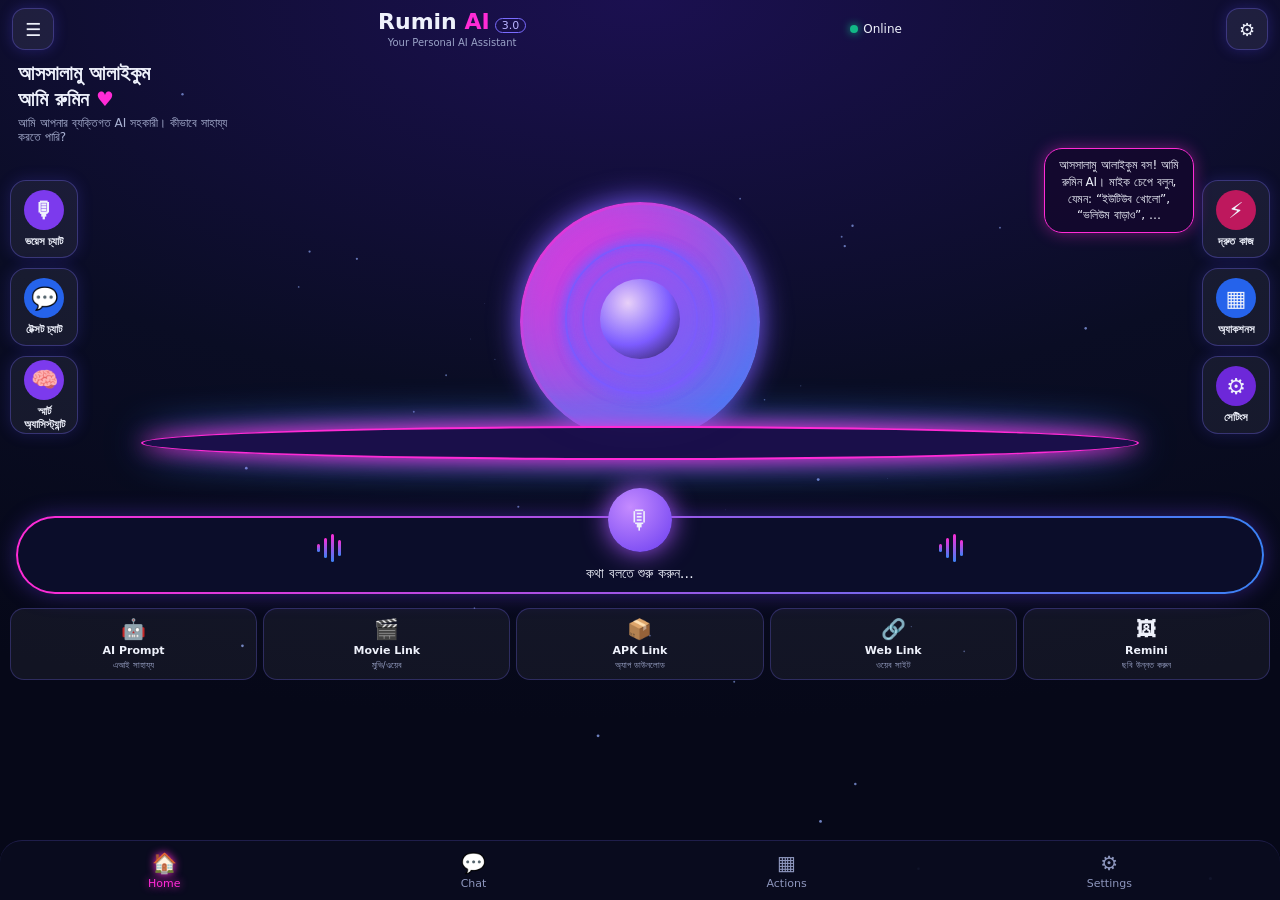
==== app/src/main/assets/index.html @ 9e079999 "Recognize common Bengali Facebook command spelling in fast path" ====
<!DOCTYPE html>
<html lang="bn">
<head>
<meta charset="UTF-8">
<meta name="viewport" content="width=device-width,initial-scale=1,viewport-fit=cover">
<title>RUMIN AI</title>
<style>*{box-sizing:border-box;margin:0;-webkit-tap-highlight-color:transparent}
html,body{height:100%}
body{background:radial-gradient(120% 80% at 50% 0,#1b1050,#0a0d24 55%,#060818);color:#eef1fb;font-family:'Noto Sans Bengali',system-ui,sans-serif;display:flex;flex-direction:column;padding-top:env(safe-area-inset-top,0);padding-bottom:env(safe-area-inset-bottom,0);overflow:hidden}
button,input,select{font:inherit;color:inherit;border:0;outline:0;background:none}
button{cursor:pointer}
#stars{position:fixed;top:0;left:0;width:100%;height:100%;z-index:0;pointer-events:none}
header,main,#bar,nav{position:relative;z-index:2}
#stars{z-index:1}
header{display:flex;align-items:center;justify-content:space-between;padding:8px 12px}
.gl{width:42px;height:42px;border-radius:13px;font-size:18px;background:#ffffff12;border:1px solid #7a6cff55;box-shadow:0 0 14px #5b4bff44}
#brand{text-align:center;line-height:1.1}#brand b{font-size:22px}#brand i{font-style:normal;color:#ff2bd6}
.ver{font-size:11px;border:1px solid #7a6cff;border-radius:10px;padding:0 6px;margin-left:5px;color:#b9b3ff}
#brand small{display:block;font-size:10px;color:#9aa3c7;margin-top:2px}
#net{font-size:12px;display:flex;align-items:center;gap:5px}
.dot{width:8px;height:8px;border-radius:50%;background:#12b886;box-shadow:0 0 8px #12b886}
main{flex:1;min-height:0;display:flex;flex-direction:column}
.view{display:none;flex:1;min-height:0;overflow-y:auto}.view.on{display:block}
#v-chat.on{display:flex;flex-direction:column;overflow:hidden}
#hello{padding:2px 18px}#hello h2{font-size:20px;line-height:1.3}#hello h2 span{color:#ff2bd6}#hello p{font-size:12px;color:#aab2d3;margin-top:4px;max-width:210px}
#hero{--c:#7c5cff;position:relative;height:340px}
#arch{position:absolute;left:50%;margin-left:-120px;bottom:44px;width:240px;height:240px;border-radius:50%;border:3px solid transparent;background:linear-gradient(#0000,#0000) padding-box,linear-gradient(135deg,#ff2bd6,#3b82f6) border-box;box-shadow:0 0 30px var(--c),inset 0 0 30px #3b82f655}
#plat{position:absolute;left:50%;margin-left:-39%;bottom:26px;width:78%;height:34px;border-radius:50%;border:2px solid #ff2bd6;background:#1a0f4a;box-shadow:0 0 22px #ff2bd6,0 0 40px #3b82f6}
#meVideo{display:none;position:fixed;inset:0;width:100vw;height:100vh;height:100dvh;max-width:none;object-fit:cover;object-position:center center;transform:none;z-index:0;opacity:.38;filter:brightness(.72) saturate(.88);pointer-events:none}
#hero.video-ready #meVideo{display:block}#hero.video-ready #me{display:none}#hero.video-ready #scene{display:none}#hero.video-ready #arch,#hero.video-ready #plat{display:none!important}
#me{display:none;position:absolute;left:50%;transform:translateX(-50%);bottom:42px;height:290px;max-width:72%;object-fit:cover;object-position:top;z-index:2;-webkit-mask-image:linear-gradient(#000 82%,transparent);mask-image:linear-gradient(#000 82%,transparent)}
#hero.photo #me{display:block}#hero.photo #scene{display:none}
#scene{position:absolute;left:50%;margin-left:-75px;bottom:92px;width:150px;height:150px;perspective:600px;transform-style:preserve-3d;animation:fl 4s ease-in-out infinite;z-index:2}
.ring{position:absolute;top:0;left:0;width:150px;height:150px;border-radius:50%;border:2px solid var(--c);box-shadow:0 0 14px var(--c),inset 0 0 14px var(--c);opacity:.8;transition:border-color .5s,box-shadow .5s}
.r1{animation:s1 7s linear infinite}.r2{animation:s2 9s linear infinite}.r3{width:116px;height:116px;top:17px;left:17px;animation:s3 11s linear infinite}
#orb{position:absolute;top:35px;left:35px;width:80px;height:80px;border-radius:50%;background:radial-gradient(circle at 35% 30%,#fffb,var(--c) 55%,#000b);box-shadow:0 0 40px var(--c),0 0 90px var(--c);transition:background .5s,box-shadow .5s}
#orb.on{animation:br 1.1s ease-in-out infinite}
@keyframes br{50%{transform:scale(1.15)}}@keyframes fl{50%{transform:translateY(-6px)}}
@keyframes s1{from{transform:rotateX(68deg) rotateZ(0)}to{transform:rotateX(68deg) rotateZ(360deg)}}
@keyframes s2{from{transform:rotateY(68deg) rotateZ(0)}to{transform:rotateY(68deg) rotateZ(-360deg)}}
@keyframes s3{from{transform:rotateX(30deg) rotateY(30deg) rotateZ(0)}to{transform:rotateX(30deg) rotateY(30deg) rotateZ(360deg)}}
@media(prefers-reduced-motion:reduce){#scene,.ring,#orb.on,#pill.on .wave i{animation:none}}
.side{position:absolute;top:34px;display:flex;flex-direction:column;gap:10px;z-index:4}.side.l{left:10px}.side.r{right:10px}
.sb{width:68px;height:78px;border-radius:16px;background:#ffffff0f;border:1px solid #7a6cff55;box-shadow:0 0 16px #5b4bff33;font-size:11px;font-weight:600;display:flex;flex-direction:column;align-items:center;justify-content:center;gap:5px}
.sb span{font-size:22px;width:40px;height:40px;border-radius:50%;display:flex;align-items:center;justify-content:center;background:var(--k,#6a3df0)}
#bubble{position:absolute;right:86px;top:2px;max-width:150px;font-size:12px;line-height:1.4;padding:8px 12px;border:1.5px solid #ff2bd6;border-radius:18px;box-shadow:0 0 16px #ff2bd666;background:#14082ecc;text-align:center;z-index:5}
#pill{position:relative;margin:30px 16px 14px;height:78px;border-radius:39px;border:2px solid transparent;background:linear-gradient(#0b0d2a,#0b0d2a) padding-box,linear-gradient(90deg,#ff2bd6,#3b82f6) border-box;box-shadow:0 0 22px #6a3df066}
#mic{position:absolute;top:-30px;left:50%;margin-left:-32px;width:64px;height:64px;border-radius:50%;font-size:26px;background:radial-gradient(circle at 35% 30%,#c58bff,#6a3df0);box-shadow:0 0 26px #a855f7}
#mic.on{background:radial-gradient(circle at 35% 30%,#ff9a9a,#e03131)}
#status{position:absolute;bottom:10px;left:0;right:0;text-align:center;font-size:14px;padding:0 14px;white-space:nowrap;overflow:hidden;text-overflow:ellipsis}
.wave{position:absolute;top:16px;display:flex;align-items:center;gap:4px;height:28px}.wave.l{left:24%}.wave.r{right:24%}
.wave i{width:3px;border-radius:2px;background:linear-gradient(#ff2bd6,#3b82f6);height:30%}
.wave i:nth-child(2){height:70%}.wave i:nth-child(3){height:100%}.wave i:nth-child(4){height:55%}
#pill.on .wave i{animation:wv .8s ease-in-out infinite}#pill.on .wave i:nth-child(2n){animation-delay:.25s}
@keyframes wv{50%{transform:scaleY(.35)}}
#links{display:grid;grid-template-columns:repeat(5,1fr);gap:6px;padding:0 10px 10px}
.lk{border-radius:14px;padding:8px 2px;background:#ffffff0d;border:1px solid #7a6cff44;display:flex;flex-direction:column;align-items:center;gap:3px;font-size:11px;font-weight:600}
.lk small{font-size:8.5px;color:#9aa3c7;font-weight:400}.lk span{font-size:20px}
nav{display:flex;justify-content:space-around;padding:6px 8px;background:#0a0c20ee;border-top:1px solid #7a6cff33;border-radius:22px 22px 0 0}
nav button{font-size:11px;color:#8d96bd;display:flex;flex-direction:column;align-items:center;gap:2px;padding:4px 14px}
nav button span{font-size:20px}nav button.on{color:#ff2bd6;text-shadow:0 0 8px #ff2bd6}
#log{flex:1;overflow-y:auto;padding:8px 14px;display:flex;flex-direction:column;gap:8px}
.m{max-width:86%;padding:10px 13px;border-radius:16px;line-height:1.5;font-size:15px;white-space:pre-wrap;word-break:break-word}
.u{align-self:flex-end;background:#3b5bdb;border-bottom-right-radius:4px}
.b{align-self:flex-start;background:#1a2133;border-bottom-left-radius:4px}
.s{align-self:center;background:none;color:#7d8aa6;font-size:13px;padding:2px}
#bar{display:none;gap:8px;padding:8px 12px}body[data-v=chat] #bar{display:flex}
#txt{flex:1;background:#1a2133;border-radius:22px;padding:0 16px;height:46px}
#send{background:#3b5bdb;border-radius:50%;width:46px;height:46px;font-size:18px}
#grid{display:grid;grid-template-columns:repeat(4,1fr);gap:10px;padding:14px}
.tl{border-radius:14px;padding:12px 2px;background:#ffffff0d;border:1px solid #7a6cff44;font-size:11px;text-align:center}.tl span{display:block;font-size:24px;margin-bottom:4px}
#sheet{display:none;position:fixed;top:0;left:0;right:0;bottom:0;z-index:6;background:#000a;align-items:flex-end}#sheet.open{display:flex}
#sheetBox{width:100%;max-height:75%;overflow-y:auto;background:#12162e;border-radius:22px 22px 0 0;padding:16px 16px calc(16px + env(safe-area-inset-bottom,0px));border-top:1px solid #7a6cff66}
#sheetBox h3{margin-bottom:12px;font-size:16px}#sheetBox p{font-size:13px;color:#aab2d3;margin-bottom:12px;line-height:1.6}
.opt{display:block;width:100%;text-align:left;padding:12px 14px;margin-bottom:8px;border-radius:12px;background:#1a2040;font-size:14px}
#sheetBox input{width:100%;height:44px;border-radius:10px;background:#1a2040;padding:0 12px;margin-bottom:10px}
#set{display:none;position:fixed;top:0;left:0;right:0;bottom:0;background:#0c1018f2;padding:calc(env(safe-area-inset-top,0px) + 16px) 18px 18px;overflow-y:auto;z-index:7}
#set.open{display:block}#set h2{font-size:18px;margin-bottom:14px}
#set label{display:block;font-size:13px;color:#9aa3c7;margin:12px 0 5px}
#set input,#set select{width:100%;background:#1a2133;border-radius:10px;height:44px;padding:0 12px}
#set .row{display:flex;gap:10px;margin-top:18px}#set .row button{flex:1;height:46px;border-radius:12px;background:#3b5bdb}#set .row .g{background:#1a2133}
#set p{font-size:12px;color:#7d8aa6;margin-top:14px;line-height:1.6}
</style>
<script>window.addEventListener('error',function(e){var d=document.getElementById('err');if(!d){d=document.createElement('div');d.id='err';d.style.cssText='position:fixed;top:0;left:0;right:0;z-index:99;background:#c92a2a;color:#fff;font:12px/1.4 sans-serif;padding:6px 10px';(document.body||document.documentElement).appendChild(d)}d.textContent='JS ত্রুটি: '+e.message+' (লাইন '+e.lineno+')'});</script>
</head>
<body>
<canvas id="stars"></canvas>
<header>
  <button class="gl" id="menu" aria-label="মেনু">☰</button>
  <div id="brand"><b>Rumin <i>AI</i></b><span class="ver">3.0</span><small>Your Personal AI Assistant</small></div>
  <div id="net"><span class="dot" id="dot"></span><span id="netT">Online</span></div>
  <button class="gl" id="gear" aria-label="সেটিংস">⚙</button>
</header>
<main>
 <section class="view on" id="v-home">
  <div id="hello"><h2>আসসালামু আলাইকুম<br>আমি রুমিন <span>♥</span></h2><p>আমি আপনার ব্যক্তিগত AI সহকারী। কীভাবে সাহায্য করতে পারি?</p></div>
  <div id="hero">
    <div id="arch"></div><div id="plat"></div>
    <video id="meVideo" autoplay muted loop playsinline preload="auto" aria-label="Rumin AI animated character" oncanplay="this.parentNode.classList.add(&quot;video-ready&quot;)" onerror="this.style.display=&quot;none&quot;"><source src="rumin-home-character.mp4" type="video/mp4"></video>
    <img id="me" src="profile.jpg" alt="" onload="this.parentNode.classList.add('photo')" onerror="this.style.display='none'">
    <div id="scene"><div class="ring r1"></div><div class="ring r2"></div><div class="ring r3"></div><div id="orb"></div></div>
    <div id="bubble">আমি রুমিন…<br>সবসময় আপনার সাথে ♥</div>
    <div class="side l">
      <button class="sb" id="bVoice" style="--k:#7c3aed"><span>🎙</span>ভয়েস চ্যাট</button>
      <button class="sb" id="bText" style="--k:#2563eb"><span>💬</span>টেক্সট চ্যাট</button>
      <button class="sb" id="bSmart" style="--k:#7c3aed"><span>🧠</span>স্মার্ট অ্যাসিস্ট্যান্ট</button>
    </div>
    <div class="side r">
      <button class="sb" id="bQuick" style="--k:#be185d"><span>⚡</span>দ্রুত কাজ</button>
      <button class="sb" id="bAct" style="--k:#2563eb"><span>▦</span>অ্যাকশনস</button>
      <button class="sb" id="bSet" style="--k:#6d28d9"><span>⚙</span>সেটিংস</button>
    </div>
  </div>
  <div id="pill"><div class="wave l"><i></i><i></i><i></i><i></i></div><button id="mic" aria-label="ভয়েস">🎙</button><div class="wave r"><i></i><i></i><i></i><i></i></div><div id="status">কথা বলতে শুরু করুন…</div></div>
  <div id="links">
    <button class="lk" data-k="prompt"><span>🤖</span>AI Prompt<small>এআই সাহায্য</small></button>
    <button class="lk" data-k="movie"><span>🎬</span>Movie Link<small>মুভি/ওয়েব</small></button>
    <button class="lk" data-k="apk"><span>📦</span>APK Link<small>অ্যাপ ডাউনলোড</small></button>
    <button class="lk" data-k="web"><span>🔗</span>Web Link<small>ওয়েব সাইট</small></button>
    <button class="lk" data-k="remini"><span>🖼</span>Remini<small>ছবি উন্নত করুন</small></button>
  </div>
 </section>
 <section class="view" id="v-chat"><div id="log"></div></section>
 <section class="view" id="v-act"><div id="grid"></div></section>
</main>
<div id="bar"><input id="txt" placeholder="লিখুন বা বলুন…" autocomplete="off"><button id="send" aria-label="পাঠান">➤</button></div>
<nav>
  <button class="on" data-v="home"><span>🏠</span>Home</button>
  <button data-v="chat"><span>💬</span>Chat</button>
  <button data-v="act"><span>▦</span>Actions</button>
  <button data-v="set"><span>⚙</span>Settings</button>
</nav>
<div id="sheet"><div id="sheetBox"></div></div>
<div id="set">
  <h2>সেটিংস</h2>
  <section style="margin:12px 0 18px;padding:14px;border:1px solid #51466c;border-radius:14px;background:rgba(28,20,52,.72)">
    <h3 style="margin:0 0 8px;color:#e0aaff">🖥️ PC Connect · Local Network</h3>
    <p style="font-size:12px;opacity:.82">Windows 10 PC ও ফোন একই private Wi-Fi-তে রাখুন। PC Companion চালু করে PC-র IPv4 address দিন। এই পরীক্ষা শুধু PC-র health status পড়ে; কোনো PC control command বা pairing token পাঠায় না।</p>
    <label>PC IPv4 Address</label>
    <input id="pcHost" type="text" inputmode="decimal" autocomplete="off" placeholder="যেমন 192.168.1.10">
    <div class="row"><button class="g" id="pcCheck">PC খুঁজুন / সংযোগ পরীক্ষা</button></div>
    <label>৬ সংখ্যার PC Pairing Code</label>
    <input id="pcPairCode" type="text" inputmode="numeric" maxlength="6" autocomplete="one-time-code" placeholder="PC PowerShell থেকে তৈরি Code">
    <div class="row"><button class="g" id="pcPair">Rumin অ্যাপ Pair করুন</button></div>
    <p id="pcConnectStatus" role="status" style="font-size:12px;margin:8px 0 0">এখনো PC পরীক্ষা করা হয়নি।</p>
    <p style="font-size:11px;opacity:.75">Pairing একই Private Wi-Fi-তে করুন। বর্তমান Companion HTTP ব্যবহার করে; তাই Pairing Token পাঠানোর সময় নেটওয়ার্ক এনক্রিপশন নেই। Token ফোনে Android Keystore দিয়ে এনক্রিপ্ট করে রাখা হবে। HTTPS secure relay তৈরি না হওয়া পর্যন্ত PC-তে Remote Control চালু হবে না।</p>
  </section>
  <section style="margin:12px 0 18px;padding:14px;border:1px solid #51466c;border-radius:14px;background:rgba(28,20,52,.72)">
    <h3 style="margin:0 0 8px;color:#e0aaff">⬆️ Rumin AI Update</h3>
    <p style="font-size:12px;opacity:.82">GitHub-এর সর্বশেষ Official Release পরীক্ষা করুন। নতুন APK পাওয়া গেলে ডাউনলোড করে Android Installer দিয়ে আগের অ্যাপের ওপর আপডেট হবে; আনইনস্টল করার প্রয়োজন নেই, যদি Signing Key একই থাকে।</p>
    <div class="row"><button class="g" id="checkRuminUpdate">আপডেট পরীক্ষা</button><button id="downloadRuminUpdate" disabled>ডাউনলোড ও ইনস্টল</button></div>
    <p id="ruminUpdateStatus" role="status" style="font-size:12px;margin:8px 0 0">এখনো আপডেট পরীক্ষা করা হয়নি।</p>
    <p id="ruminUpdateNotes" style="font-size:11px;opacity:.75;white-space:pre-wrap"></p>
  </section>
  <label>Gemini API Key (Live Voice + দ্রুত উত্তর)</label><input id="kg" type="password" autocomplete="off" placeholder="Gemini API Key">
  <label>Grok API Key (Task Agent)</label><input id="kx" type="password" autocomplete="off" placeholder="xAI Grok API Key">
  <label>ChatGPT API Key (Task Agent)</label><input id="ko" type="password" autocomplete="off" placeholder="OpenAI API Key">
  <label>Groq API Key (Free Task Agent)</label><input id="kq" type="password" autocomplete="off" placeholder="Groq API Key">
  <label>Meta Muse Spark API Key (Task Agent)</label><input id="km" type="password" autocomplete="off" placeholder="Meta Model API Key">
  <label>ElevenLabs TTS Proxy URL (HTTPS Backend)</label><input id="elevenProxy" type="url" autocomplete="off" placeholder="https://your-backend.example.com">
  <label>Backend Access Token</label><input id="elevenToken" type="password" autocomplete="off" placeholder="Backend Token">
  <label>ElevenLabs Voice ID (প্রিমেড/অনুমোদিত Voice)</label><input id="elevenVoice" type="text" autocomplete="off" placeholder="Voice ID">
  <label>ElevenLabs Model</label><select id="elevenModel"><option value="eleven_flash_v2_5">eleven_flash_v2_5 — দ্রুত</option><option value="eleven_v4">eleven_v4 — উচ্চমান</option><option value="eleven_multilingual_v2">eleven_multilingual_v2</option></select>
  <div class="row"><button class="g" id="verifyGemini">Gemini Key যাচাই</button></div>
  <p>Multi-AI Router: Gemini → Groq → Grok → ChatGPT → Muse Spark (যে Key সংরক্ষিত আছে, সেটিই ব্যবহার হবে)। Gemini Live Voice আলাদা থাকবে।</p>
  <p>ElevenLabs শুধু সাধারণ Voice Chat-এর উত্তর বলবে। Gemini Live Voice অপরিবর্তিত থাকবে। নিরাপত্তার জন্য ElevenLabs API Key অ্যাপে দেবেন না; HTTPS Backend-এ রাখুন। Backend-এর Secret হিসেবে ELEVENLABS_API_KEY ও RUMIN_PROXY_TOKEN সেট করুন। অ্যাপের Token ও Backend Secret একই হবে। POST /v1/tts রুট JSON {"text":"...","voice_id":"...","model_id":"..."} নেবে এবং audio/mpeg ফেরত দেবে। Proxy না থাকলে ফোনের নিজস্ব TTS ব্যবহার হবে।</p>
  <p>নোট: API Key এই ডিভাইসের অ্যাপ স্টোরেজে রাখা হবে। নিরাপদ সার্ভার-ভিত্তিক Key Vault এখনো সংযুক্ত নয়। API ব্যবহারে খরচ হতে পারে।</p>
  <div class="row"><button class="g" id="clr">কথোপকথন মুছুন</button><button id="save">সেভ করুন</button></div>
  <p>ফোন কন্ট্রোলের জন্য: Accessibility সেবা চালু রাখুন। Android 13+ এ সাইডলোড করা অ্যাপে App info → ⋮ → “Allow restricted settings” দিতে হতে পারে।</p>
  <div class="row"><button class="g" id="perm">অনুমতি চালু করুন</button><button class="g" id="close">বন্ধ করুন</button></div>
</div>

<script>
const $=id=>document.getElementById(id), N=window.RuminNative||null;
const LS={get:(k,d='')=>{try{return localStorage.getItem(k)||d}catch(e){return d}},set:(k,v)=>{try{localStorage.setItem(k,v)}catch(e){}}};
const MOODS={calm:'#4c6ef5',happy:'#f59f00',sad:'#6c7a9c',angry:'#e03131',thinking:'#9c36b5',listening:'#12b886'};
const DEV='আমাকে তৈরি করেছেন সাব্বির আহমেদ রুবেল। আমি রুমিন AI।';
const TOOLS=['home','back','recents','notifications','quicksettings','power','list_apps','launch_app','open_app','volumeup','volumedown','volumemute','volumeunmute','alarm','timer','showalarms','showtimers','call','sms','dialer','accessibility','notificationaccess','apppermissions','ttssettings','writesettings','settings','wifi','bluetooth','display','sound','camera','contacts','browser','youtube','facebook','whatsapp','instagram','gmail','playstore','maps','chatgpt','inspect_screen','click_text','type_text','scroll_down','scroll_up'];
const ACC=['inspect_screen','click_text','type_text','scroll_down','scroll_up'];
let afterSpeak=null,smartMode=false,promptMode=false,pendingConfirm=null,agentRun=false,agentGeneration=0,thinkGeneration=0,hist=[],busy=false,live=false,pending='',counter=0,listenTimer=0;

/* ---------- UI helpers ---------- */
function add(text,cls){const d=document.createElement('div');d.className='m '+cls;d.textContent=text;$('log').appendChild(d);$('log').scrollTop=1e9;if(cls==='b'){const bb=$('bubble');if(bb)bb.textContent=text.length>90?text.slice(0,88)+'…':text}return d}
function status(t){$('status').textContent=t}
function mood(m,on){$('hero').style.setProperty('--c',MOODS[m]||MOODS.calm);$('orb').classList.toggle('on',!!on);$('pill').classList.toggle('on',!!on)}

/* ---------- Speech output ---------- */
let voiceMode=false;
function speak(text){
  if(!text || !voiceMode || live)return;
  try{
    if(N&&typeof N.speakText==='function'){N.speakText(text,LS.get('rumin_eleven_proxy'),LS.get('rumin_eleven_voice'),LS.get('rumin_eleven_model','eleven_flash_v2_5'),LS.get('rumin_eleven_token'));return}
    if('speechSynthesis' in window){speechSynthesis.cancel();const u=new SpeechSynthesisUtterance(text);u.lang='bn-BD';speechSynthesis.speak(u)}
  }catch(e){}
}
function stopSpeaking(){try{if(N&&typeof N.stopSpeaking==='function')N.stopSpeaking();if('speechSynthesis' in window)speechSynthesis.cancel()}catch(e){}}

/* ---------- Speech input ---------- */
let webRec=null;
function startListening(){
  if(busy)return;
  status('শুনছি…');mood('listening',true);$('mic').classList.add('on');
  try{
    if(N&&typeof N.startSpeechRecognition==='function'){N.startSpeechRecognition();return}
    const SR=window.SpeechRecognition||window.webkitSpeechRecognition;
    if(SR){webRec=new SR();webRec.lang='bn-BD';webRec.interimResults=false;
      webRec.onresult=e=>onHeard(e.results[0][0].transcript);
      webRec.onerror=()=>{status('ভয়েস শোনা যায়নি। আবার চেষ্টা করুন বা লিখুন।');idle()};
      webRec.onend=()=>{if(!busy&&!live)idle()};
      webRec.start();return}
  }catch(e){}
  status('এই ফোনে ভয়েস ইনপুট পাওয়া যায়নি। লিখে বলুন।');idle();live=false
}
function stopListening(){clearTimeout(listenTimer);try{if(webRec)webRec.abort();if(N&&typeof N.stopSpeechRecognition==='function')N.stopSpeechRecognition()}catch(e){}idle()}
function idle(){$('mic').classList.remove('on');if(!busy)mood('calm',false)}
function onHeard(t){$('mic').classList.remove('on');t=(t||'').trim();if(t)handle(t);else if(live)setTimeout(startListening,500);else idle()}
/* Native layer may call any of these names with the recognized text */
['onNativeSpeechResult','onSpeechResult','onVoiceResult','onNativeSpeech','onSpeechRecognized'].forEach(n=>{window[n]=t=>onHeard(typeof t==='string'?t:(t&&t.text)||'')});
['onNativeSpeechError','onSpeechError'].forEach(n=>{window[n]=m=>{status(m||'ভয়েস শোনা যায়নি।');idle();if(live)listenTimer=setTimeout(startListening,1500)}});

/* ---------- Phone tools ---------- */
const waiters={};const cancelledNativeIds=new Set();const sleep=ms=>new Promise(r=>setTimeout(r,ms));
function sendNative(tool,a,b,id){
  if(!N){add('ফোন কন্ট্রোল শুধু অ্যাপের ভেতরে কাজ করে।','s');return false}
  try{
    if(ACC.includes(tool)){
      if(typeof N.executeAgentTool==='function')N.executeAgentTool('accessibility:'+tool,String(a),String(b),id);
      else N.performNativeAction(tool,String(a));
    }else if(typeof N.executeAgentTool==='function')N.executeAgentTool(tool,String(a),String(b),id);
    else if(typeof N.performCommand==='function')N.performCommand(tool,String(a),String(b));
    else{add('অ্যাপের Android অংশটি আপডেট করতে হবে।','s');return false}
    return true;
  }catch(e){add('কমান্ড চালানো যায়নি: '+(e.message||'অজানা সমস্যা'),'s');return false}
}
function runTool(tool,a='',b=''){
  if(!TOOLS.includes(tool))return false;
  if(ACC.includes(tool))pending=tool;
  return sendNative(tool,a,b,'ui-'+Date.now()+'-'+(++counter));
}
function callTool(tool,a='',b='',ms=9000){
  return new Promise(res=>{
    const id='ui-'+Date.now()+'-'+(++counter);
    const t=setTimeout(()=>{delete waiters[id];res({ok:false,message:'সাড়া পাওয়া যায়নি'})},ms);
    waiters[id]=r=>{clearTimeout(t);delete waiters[id];res(r)};
    if(!sendNative(tool,a,b,id)){clearTimeout(t);delete waiters[id];res({ok:false,message:'কমান্ড পাঠানো যায়নি'})}
  });
}
window.onLiveToolCall=(callId,functionName,argsJson)=>{
  let args={};try{args=JSON.parse(argsJson||'{}')}catch(e){}
  if(functionName!=='start_agent_task'){
    N&&N.sendLiveToolResponse&&N.sendLiveToolResponse(callId,functionName,JSON.stringify({ok:false,message:'এই Live tool সমর্থিত নয়।'}));return;
  }
  const goal=String(args.goal||'').trim();
  if(isCancelCommand(goal)){
    cancelAgentTask('Live Voice-এ ব্যবহারকারীর নির্দেশে কাজ বাতিল');
    if(N&&typeof N.sendLiveToolResponse==='function')N.sendLiveToolResponse(callId,functionName,JSON.stringify({ok:true,cancelled:true,message:'চলমান কাজ থামানোর নির্দেশ গ্রহণ করেছি।'}));
    return;
  }
  if(!goal){
    N&&N.sendLiveToolResponse&&N.sendLiveToolResponse(callId,functionName,JSON.stringify({ok:false,message:'কাজের নির্দেশ পাওয়া যায়নি।'}));return;
  }
  agent(goal).then(result=>{
    const payload=result&&typeof result==='object'?result:{ok:false,message:'Agent Planner কোনো ফল ফেরত দেয়নি।'};
    if(N&&typeof N.sendLiveToolResponse==='function')N.sendLiveToolResponse(callId,functionName,JSON.stringify(payload));
  }).catch(e=>{
    if(N&&typeof N.sendLiveToolResponse==='function')N.sendLiveToolResponse(callId,functionName,JSON.stringify({ok:false,message:e.message||'Agent Planner ব্যর্থ হয়েছে।'}));
  });
};
window.onNativeCommandResult=(ok,msg,id)=>{
  if(id&&cancelledNativeIds.has(id)){cancelledNativeIds.delete(id);return}
  if(id&&waiters[id]){waiters[id]({ok,message:msg});return}
  if(msg)add(msg,ok?'s':'b');if(!ok&&msg)speak(msg)
};
window.onNativeActionResult=(raw,id)=>{
  if(id&&cancelledNativeIds.has(id)){cancelledNativeIds.delete(id);return}
  let r;try{r=JSON.parse(raw)}catch(e){r={ok:false,message:'ফলাফল পড়া যায়নি।'}}
  if(id&&waiters[id]){waiters[id](r);return}
  const p=pending;pending='';
  if(p==='inspect_screen'&&r.ok){
    const items=Array.from(r.items||[]).slice(0,100);
    const elements=Array.from(r.elements||[]).slice(0,100).map(e=>({
      text:e.text||'',description:e.description||'',viewId:e.viewId||'',
      className:e.className||'',clickable:!!e.clickable,editable:!!e.editable,
      scrollable:!!e.scrollable,focused:!!e.focused,bounds:[e.left,e.top,e.right,e.bottom]
    }));
    if(!items.length&&!elements.length){const m='এই স্ক্রিনে Accessibility থেকে পড়ার মতো লেখা বা উপাদান পাওয়া যায়নি। ছবি/ভিডিওর ভেতরের দৃশ্য এই পদ্ধতিতে সবসময় পড়া সম্ভব নয়।';add(m,'b');speak(m);return}
    const snapshot={
      appPackage:r.packageName||'unknown',windowClass:r.windowClass||'',
      capturedAt:r.capturedAt||Date.now(),text:items,elements
    };
    const screenText=JSON.stringify(snapshot).slice(0,12000);
    think('এটি ফোনের বর্তমান স্ক্রিনের structured snapshot। package ও window থেকে কোন অ্যাপ তা বোঝো। text, button/clickable, input/editable, scrollable এবং bounds দেখে দৃশ্যমান UI ব্যাখ্যা করো। শুধু snapshot-এ থাকা তথ্য ব্যবহার করো; ছবি/ভিডিও/অডিওর দৃশ্যমান বিষয়বস্তু পড়া হয়েছে বলে দাবি করবে না। ব্যবহারকারী ব্যাখ্যা চাইলে ব্যাখ্যা দাও; কোনো action চালাবে না, actions খালি রাখো। স্ক্রিন snapshot: '+screenText,true);
    return}
  const m=r.message||'কাজ শেষ।';add(m,r.ok?'s':'b');if(!r.ok)speak(m);
};

/* ---------- Fast local commands (work without internet) ---------- */
const bn2en=s=>s.replace(/[০-৯]/g,d=>String(d.charCodeAt(0)-0x09E6));
const APPS=[['youtube',/ইউ ?টিউব|youtube/i],['facebook',/ফেইস?বুক|facebook/i],['whatsapp',/হোয়াটস|whatsapp/i],['instagram',/ইনস্টা|instagram/i],['gmail',/জি ?মেইল|gmail/i],['playstore',/প্লে ?স্টোর|play ?store/i],['maps',/ম্যাপ|maps/i],['camera',/ক্যামেরা|camera/i],['browser',/ব্রাউজার|browser/i],['settings',/সেটিংস|settings/i],['wifi',/ওয়াই ?ফাই|wifi/i],['bluetooth',/ব্লুটুথ|bluetooth/i]];
function quickCommand(raw){
  const t=bn2en(String(raw||'')).toLowerCase().replace(/[।,.!?]/g,' ').replace(/\s+/g,' ').trim();
  const launchIntent=/(?:^|\s)(?:খোলো|খুলে দাও|খুলুন|খুলে|ওপেন|চালু করো|চালু করে দাও|চালাও|ঢোকো|ঢুকো|ঢুকে যাও|ভিতরে যাও|ভিতরে ঢোকো|প্রবেশ করো|অ্যাপে যাও|যাও|open|launch|start)(?:\s|$)/i.test(t);
  if(!launchIntent)return null;
  const quickApps=[
    ['chatgpt',/(chat ?gpt|চ্যাট ?জিপিটি|চ্যাটজিপিটি)/i],['youtube',/(ইউ ?টিউব|youtube)/i],
    ['facebook',/(ফেসবুক|ফেইসবুক|ফেইস?বুক|facebook)/i],['whatsapp',/(হোয়াটস ?অ্যাপ|হোয়াটস|whatsapp)/i],
    ['instagram',/(ইনস্টাগ্রাম|ইনস্টা|instagram)/i],['gmail',/(জি ?মেইল|gmail)/i],
    ['playstore',/(প্লে ?স্টোর|play ?store)/i],['maps',/(গুগল ?ম্যাপ|ম্যাপ|maps)/i],
    ['camera',/(ক্যামেরা|camera)/i],['browser',/(ব্রাউজার|browser|ইন্টারনেট)/i],
    ['settings',/(সেটিংস|settings)/i],['wifi',/(ওয়াই ?ফাই|wifi)/i],['bluetooth',/(ব্লুটুথ|bluetooth)/i]
  ];
  const known=quickApps.find(([,re])=>re.test(t));
  if(known)return {tool:known[0],a:'',label:known[0]};
  const target=t.replace(/^(?:দয়া করে|একটু|আমার|ফোনের|মোবাইলের)\s*/,'')
    .replace(/\s*(?:অ্যাপ(?:টা|টি)?\s*)?(?:খোলো|খুলে দাও|খুলুন|খুলে|ওপেন|চালু করো|চালু করে দাও|চালাও|ঢোকো|ঢুকো|ঢুকে যাও|ভিতরে যাও|ভিতরে ঢোকো|প্রবেশ করো|অ্যাপে যাও|যাও|open|launch|start)$/i,'')
    .replace(/(?:তে|এ)$/,'').trim();
  if(!target||target.length>64)return null;
  return {tool:'open_app',a:target,label:target};
}
function isCancelCommand(raw){
  const t=bn2en(String(raw||'')).toLowerCase().replace(/[।,.!?]/g,' ').replace(/\s+/g,' ').trim();
  return /^(?:(?:আগের|চলমান|বর্তমান|এই)\s*)?(?:(?:কাজ(?:টা|টি)?|এটা|ওটা)\s*)?(?:এখন\s*)?(?:বাতিল|ক্যানসেল|cancel|থামাও|থামিয়ে দাও|বন্ধ(?:\s*করো|\s*করে দাও)?|stop)(?:\s*(?:করো|করুন|করে দাও|দাও))?$/i.test(t) ||
    /^(?:থামো|থাম|চুপ করো?|চুপ|কথা বন্ধ করো?|stop|be quiet)$/i.test(t) ||
    /(?:আগের|চলমান|বর্তমান|এই)?\s*(?:কাজ(?:টা|টি)?|এটা|ওটা)\s*(?:এখন\s*)?(?:বাতিল|ক্যানসেল|cancel|থামাও|থামিয়ে দাও|বন্ধ(?:\s*করো|\s*করে দাও)?|stop)(?:\s*(?:করো|করুন|করে দাও|দাও))?/i.test(t) ||
    /^(?:cancel|stop)\s+(?:the\s+)?(?:previous|current|last)\s+task$/i.test(t);
}
function local(raw){
  const t=bn2en(raw).toLowerCase().replace(/[।,.!?]/g,' ').replace(/\s+/g,' ').trim();
  if(isCancelCommand(t)){cancelAgentTask('ব্যবহারকারীর নির্দেশে কাজ থামানো হয়েছে');stopSpeaking();stopListening();status('ঠিক আছে বস, চলমান কাজ থামালাম।');return true}
  if(/(কে|কারা).*(বানিয়েছে|তৈরি করেছে|বানিয়েছ)|নির্মাতা|স্রষ্টা|ডেভেলপার|who (made|created) you|your (developer|creator)/.test(t)){reply(DEV,'happy');return true}
  const mem=raw.trim().match(/^(মনে রেখো|মনে রাখো|এটা মনে রেখো|remember)\s+(.+)/i);
  if(mem){
    const fact=mem[2].trim();
    try{if(N&&typeof N.rememberPersonalFact==='function')N.rememberPersonalFact(fact,'user_explicit');const f=JSON.parse(LS.get('rumin_saved_facts','[]'));f.push(fact);LS.set('rumin_saved_facts',JSON.stringify(f.slice(-40)));reply('ঠিক আছে বস, আপনার কথাটি ফোনের লোকাল মেমোরিতে সংরক্ষণের চেষ্টা করেছি: '+fact,'happy')}
    catch(e){reply('মেমোরিতে সংরক্ষণ করা যায়নি: '+(e.message||'অজানা সমস্যা'),'calm')}
    return true;
  }
  const appCommand=quickCommand(raw);
  if(appCommand){
    status('দ্রুত অ্যাপ খুলছি…');mood('thinking',true);
    callTool(appCommand.tool,appCommand.a,'',6500).then(r=>{
      const message=r.ok?'বস, '+(appCommand.label||appCommand.a||appCommand.tool)+' খুলেছি।':(r.message||'অ্যাপটি খোলা যায়নি।');
      add(message,r.ok?'s':'b');status(r.ok?'অ্যাপ চালু হয়েছে':'আবার চেষ্টা করুন');mood(r.ok?'happy':'sad',false);
    });
    return true;
  }
  const quickActions=[
    ['volumeup',/(ভলিউম|সাউন্ড).*(বাড়াও|বাড়িয়ে|up|increase)|volume up/i],
    ['volumedown',/(ভলিউম|সাউন্ড).*(কমাও|কমানো|down|decrease)|volume down/i],
    ['home',/(হোম স্ক্রিনে যাও|home screen|go home)/i],['back',/(এক ধাপ পিছনে|ব্যাক যাও|go back)/i]
  ];
  const quick=quickActions.find(([,re])=>re.test(t));
  if(quick){const [tool]=quick;status('দ্রুত কাজ করছি…');callTool(tool,'','',5000).then(r=>{add(r.message||(r.ok?'কাজ সম্পন্ন হয়েছে।':'কাজটি করা যায়নি।'),r.ok?'s':'b');status(r.ok?'কাজ সম্পন্ন':'আবার চেষ্টা করুন');mood(r.ok?'happy':'sad',false)});return true}
  return false;
}
function act(tool){runTool(tool);mood('happy',false);status('কাজটি করছি…');return true}

/* ---------- AI ---------- */
function system(extra=''){
  const facts=JSON.parse(LS.get('rumin_saved_facts','[]')).slice(-20);
  return `তুমি Rumin AI — বসের ব্যক্তিগত বাংলা AI Agent। তোমার নির্মাতা সাব্বির আহমেদ রুবেল।
মূল আচরণ:
- বস স্বাভাবিক ভাষায়, অসম্পূর্ণ বাক্যে, কথ্য বাংলা, আঞ্চলিক উচ্চারণ, ভুল উচ্চারণ, বিরতি বা অতিরিক্ত শব্দসহ যা বলবেন তার উদ্দেশ্য বুঝবে। কোনো নির্দিষ্ট command phrase, মুখস্থ syntax, exact keyword বা নির্দিষ্ট শব্দক্রম দাবি করবে না। আগের কথার প্রসঙ্গ ধরে সর্বনাম/ইঙ্গিতের অর্থ বুঝবে; অস্পষ্ট হলে একটিমাত্র পরিষ্কার প্রশ্ন করবে।
- ব্যবহারকারী ফোনে কোনো কাজ করতে বললে agent:true দেবে এবং goal-এ ব্যবহারকারীর আসল উদ্দেশ্য রাখবে। কাজ এক ধাপের হলেও agent:true ব্যবহার করবে, যাতে Agent নিজে পরিকল্পনা ও ফলাফল যাচাই করে।
- ব্যবহারকারী শুধু প্রশ্ন করলে বা গল্প করতে চাইলে agent:false রাখবে এবং স্বাভাবিক বাংলায় উত্তর দেবে।
- শুধু JSON দেবে: {"reply":"সংক্ষিপ্ত বাংলা প্রতিক্রিয়া","emotion":"calm|happy|sad|angry|thinking","actions":[],"agent":true,"goal":"ব্যবহারকারীর কাজের উদ্দেশ্য","first_action":{"tool":"inspect_screen","a":"","b":""}}। ফোনের কাজের ক্ষেত্রে first_action অবশ্যই inspect_screen হবে; এতে প্রথম AI উত্তরেই ফোনের কাজ শনাক্ত করে Agent-কে স্ক্রিন পড়তে বলা হবে। এরপর Agent Planner স্ক্রিনের বাস্তব তথ্য দেখে পরবর্তী সব পদক্ষেপ ঠিক করবে। সাধারণ প্রশ্নে agent:false এবং first_action বাদ দেবে।
- Agent-কে কোনো নির্দিষ্ট phrase বা অ্যাপের তালিকা মুখস্থ করিয়ে দেবে না। ব্যবহারকারীর উদ্দেশ্য থেকে নিজে পরবর্তী পদক্ষেপ তৈরি করবে।
- অনুমোদিত Native tool ছাড়া কোনো কাজ হয়েছে বলে দাবি করবে না। স্ক্রিনের তথ্য না দেখে UI-তে থাকা বোতাম/লেখা কল্পনা করবে না।
- কল করা, SMS/মেসেজ পাঠানো, কেনাকাটা/পেমেন্ট, পোস্ট/শেয়ার, ফাইল মুছে ফেলা বা নিরাপত্তা/গোপনীয়তা বদলানোর আগে স্পষ্ট অনুমতি নেবে। OTP, পাসওয়ার্ড বা গোপন কোড চাইবে না।
- কাজটি উপলভ্য tool দিয়ে সম্ভব না হলে সৎভাবে সীমাবদ্ধতা জানাবে এবং বিকল্প বলবে।
- বসের কথায় সম্ভাব্য অনুভূতি (খুশি, বিরক্তি, দুশ্চিন্তা, হতাশা, আগ্রহ, ক্লান্তি) ভাষা ও প্রসঙ্গ থেকে বুঝে সহানুভূতিশীল উত্তর দেবে; অনুভূতি নিশ্চিত ধরে নেবে না, প্রয়োজনে নরমভাবে যাচাই করবে। আগের আলাপের আবেগ ও অসমাপ্ত বিষয় মনে রেখে কথোপকথন চালাবে। শুধু প্রশ্নের উত্তর দিয়ে থেমে না থেকে প্রাসঙ্গিক হলে নিজে থেকে একটি স্বাভাবিক follow-up বা সাহায্যের প্রস্তাব দেবে; অকারণে বারবার বাধা দেবে না বা মনগড়া ব্যক্তিগত তথ্য বলবে না।
- পরিচিত, একধাপের এবং নিরাপদ কিছু কাজ ইন্টারনেট ছাড়াই local fallback-এ করা যেতে পারে। নতুন অ্যাপ, অচেনা নির্দেশ, অস্পষ্ট বা বহু-ধাপের কাজ অবশ্যই Agent Planner দিয়ে বুঝে, পরিকল্পনা করে এবং ফল যাচাই করে করবে।
- বসকে সম্মানজনক, সংক্ষিপ্ত, স্বাভাবিক বাংলাদেশি বাংলায় উত্তর দেবে।
উপলভ্য Native capabilities (এগুলোই বাস্তব ক্ষমতার সীমা): ${TOOLS.join(', ')}।
ব্যবহারকারীর সংরক্ষিত তথ্য: ${facts.length?facts.join('; '):'নেই'}
${extra}`;
}
async function gemini(key,model,msgs,extra){
  const r=await fetch(`https://generativelanguage.googleapis.com/v1beta/models/${encodeURIComponent(model)}:generateContent?key=${encodeURIComponent(key)}`,{method:'POST',headers:{'Content-Type':'application/json'},body:JSON.stringify({systemInstruction:{parts:[{text:system(extra)}]},contents:msgs.map(m=>({role:m.r==='u'?'user':'model',parts:[{text:m.t}]})),generationConfig:{temperature:.7,responseMimeType:'application/json'}})});
  const j=await r.json();if(!r.ok)throw Error((j.error&&j.error.message)||('Gemini '+r.status));
  return j.candidates[0].content.parts.map(p=>p.text||'').join('')
}
const aiWaiters={};
window.onNativeAiResponse=(id,ok,message)=>{
  const done=aiWaiters[id];if(!done)return;delete aiWaiters[id];
  if(ok)done.resolve(message);else done.reject(new Error(message||'Native AI অনুরোধ ব্যর্থ হয়েছে'));
};
function nativeAiRequest(provider,key,msgs,extra){
  return new Promise((resolve,reject)=>{
    if(!N||typeof N.requestAi!=='function'){reject(new Error('Native Gemini সংযোগ পাওয়া যায়নি'));return}
    const id='ai-'+Date.now()+'-'+(++counter);
    const conversation=msgs.slice(0,-1).map(m=>({role:m.r==='b'?'assistant':'user',content:m.t}));
    conversation.unshift({role:'user',content:system(extra)});
    const current=msgs.length?msgs[msgs.length-1].t:'';
    const timeout=setTimeout(()=>{delete aiWaiters[id];try{if(N&&typeof N.cancelAiRequest==='function')N.cancelAiRequest(id)}catch(e){}reject(new Error('AI উত্তর দিতে সময় নিয়েছে; আবার চেষ্টা করুন'))},35000);
    aiWaiters[id]={
      resolve:value=>{clearTimeout(timeout);delete aiWaiters[id];resolve(value)},
      reject:error=>{clearTimeout(timeout);delete aiWaiters[id];reject(error)},
      cancel:()=>{clearTimeout(timeout);delete aiWaiters[id];try{if(N&&typeof N.cancelAiRequest==='function')N.cancelAiRequest(id)}catch(e){}reject(new Error('AI অনুরোধ বাতিল করা হয়েছে'))}
    };
    try{N.requestAi(provider,key,JSON.stringify(conversation),current,id)}
    catch(e){clearTimeout(timeout);delete aiWaiters[id];reject(e)}
  });
}
function isTemporaryOverload(error){
  const message=String(error&&error.message||error||'').toLowerCase();
  return message.includes('http 503') || message.includes('503') ||
    message.includes('high demand') || message.includes('resource_exhausted') ||
    message.includes('temporarily unavailable') || message.includes('service unavailable');
}
const wait=(ms)=>new Promise(resolve=>setTimeout(resolve,ms));
async function askAgentAI(msgs=hist,extra='',role='planner'){
  const taskGeneration=agentGeneration;
  const taskCancelled=()=>role==='planner'&&taskGeneration!==agentGeneration;
  // Gemini API calls are separate from Gemini Live Voice. Keep Live Voice untouched.
  const providers=[
    ['gemini',LS.get('rumin_gemini_key')],
    ['groq',LS.get('rumin_groqcloud_key')],
    ['grok',LS.get('rumin_grok_key')],
    ['openai',LS.get('rumin_openai_key')],
    ['muse',LS.get('rumin_muse_key')]
  ].filter(x=>x[1]);
  if(!providers.length)throw new Error('Task Agent চালাতে Settings-এ অন্তত একটি AI API Key দিন।');
  const names={gemini:'Gemini',groq:'Groq',grok:'Grok',openai:'ChatGPT',muse:'Muse Spark'};
  const failures=[];
  for(const [provider,key] of providers){
    if(taskCancelled())throw new Error('AI অনুরোধ বাতিল করা হয়েছে');
    status('Task Agent: '+names[provider]+' চেষ্টা করছে…');
    try{
      return await nativeAiRequest(provider,key,msgs,extra);
    }catch(firstError){
        if(String(firstError&&firstError.message||'').includes('বাতিল'))throw firstError;
        let error=firstError;
      // A 503 is a temporary provider outage. Retry this provider only once,
      // then move on instead of looping through repeated Agent attempts.
      if(provider==='gemini' && isTemporaryOverload(firstError)){
        status('Gemini সার্ভার ব্যস্ত—একবার বিরতি দিয়ে পুনরায় চেষ্টা করছি…');
        await wait(900);
        if(taskCancelled())throw new Error('AI অনুরোধ বাতিল করা হয়েছে');
        try{return await nativeAiRequest(provider,key,msgs,extra)}
        catch(retryError){if(String(retryError&&retryError.message||'').includes('বাতিল'))throw retryError;error=retryError}
      }
      const detail=String(error&&error.message||'সংযোগ ব্যর্থ').slice(0,240);
      failures.push(names[provider]+': '+detail);
      add(names[provider]+' সংযোগে সমস্যা: '+detail,'s');
    }
  }
  const hasAlternates=providers.length>1;
  throw new Error(hasAlternates
    ? 'সব সংরক্ষিত AI Provider ব্যর্থ হয়েছে। '+failures.join(' | ')
    : (isTemporaryOverload(failures.join(' ')) || failures[0].includes('503')
      ? 'Gemini সার্ভার এখন ব্যস্ত (HTTP 503)। একবার পুনরায় চেষ্টা করা হয়েছে। Settings-এ Groq/Grok/OpenAI-এর API Key যোগ করলে বিকল্প AI ব্যবহার করা যাবে।'
      : 'AI সংযোগ ব্যর্থ হয়েছে। '+failures.join(' | ')));
}
async function askAI(msgs=hist,extra='',role='answer'){
  return askAgentAI(msgs,extra,role);
}
function parse(s){
  s=String(s).replace(/```json|```/g,'').trim();
  try{return JSON.parse(s)}catch(e){const m=s.match(/\{[\s\S]*\}/);if(m){try{return JSON.parse(m[0])}catch(_){}}return{reply:s,emotion:'calm',actions:[]}}
}

/* ---------- Main flow ---------- */
function reply(text,emotion){
  add(text,'b');hist.push({r:'b',t:text});if(!live){const th=JSON.parse(LS.get('rumin_text_history','[]'));th.push({r:'b',t:text});LS.set('rumin_text_history',JSON.stringify(th.slice(-80)))}mood(emotion||'calm',true);
  if(voiceMode&&!live){status('বলছি…');afterSpeak=()=>{afterSpeak=null;mood('calm',false);status('শুনছি…');if(voiceMode&&!busy)startListening()};speak(text);if(!(N&&typeof N.speakText==='function'))setTimeout(()=>{if(afterSpeak){afterSpeak();afterSpeak=null}},Math.min(9000,900+text.length*65))}
  else{status('মাইক চেপে কথা বলুন');mood(emotion||'calm',false)}
}
window.onNativeTtsDone=()=>{const f=afterSpeak;afterSpeak=null;if(f)setTimeout(f,250)};
window.onNativeSpeakDone=window.onNativeTtsDone;
window.onNativeTtsError=(message)=>{afterSpeak=null;status(message||'কথা বলতে সমস্যা হয়েছে');mood('sad',false);if(voiceMode&&!live&&!busy)setTimeout(startListening,1000)};
window.onLiveVoiceStatus=(message,state)=>{
  status(message||'লাইভ ভয়েস');
  const active=state==='listening'||state==='connected'||state==='ready';
  $('mic').classList.toggle('on',active);mood(active?'listening':(state==='error'?'sad':'calm'),active);
  if(state==='stopped'||state==='error'){live=false;voiceMode=false;$('mic').classList.remove('on')}
};
window.onLiveVoiceTurn=(userText,assistantText,audioReceived)=>{
  // Catch cancellation from the recognized Live transcript even when the model
  // does not emit the start_agent_task tool call for the cancellation phrase.
  if(userText&&isCancelCommand(userText)&&(agentRun||busy)){
    cancelAgentTask('Live Voice-এ বসের নির্দেশে চলমান কাজ বাতিল');
    status('কাজ বাতিল হয়েছে');
  }
  if(userText){add(userText,'u');const vh=JSON.parse(LS.get('rumin_voice_history','[]'));vh.push({r:'u',t:userText});LS.set('rumin_voice_history',JSON.stringify(vh.slice(-80)));hist.push({r:'u',t:userText})}
  if(assistantText){add(assistantText,'b');const vh=JSON.parse(LS.get('rumin_voice_history','[]'));vh.push({r:'b',t:assistantText});LS.set('rumin_voice_history',JSON.stringify(vh.slice(-80)));hist.push({r:'b',t:assistantText})}
  hist=hist.slice(-30);
  status(audioReceived?'লাইভ ভয়েসে কথা হচ্ছে…':'উত্তর প্রস্তুত');
};
async function think(text,hidden){
  if(busy)return;const thinkId=++thinkGeneration;busy=true;status('ভাবছি…');mood('thinking',true);
  hist.push({r:'u',t:text});hist=hist.slice(-14);
  try{
    const intentRules = `তুমি Rumin AI-এর intent router। নিচের কথোপকথন ও সর্বশেষ ব্যবহারকারীর বার্তা দেখে সিদ্ধান্ত নাও এটি সাধারণ আলাপ/প্রশ্ন, নাকি ফোনে বাস্তব কাজের নির্দেশ। ফোনে কোনো কাজ করতে বললে অবশ্যই শুধু এই JSON দেবে: {"agent":true,"goal":"ব্যবহারকারীর সম্পূর্ণ লক্ষ্যটি বাংলায়","first_action":{"tool":"inspect_screen","a":"","b":""},"reply":"ঠিক আছে বস, আমি কাজটি শুরু করছি।","emotion":"thinking"}। ফোনের কাজের জন্য agent:true বাধ্যতামূলক; শুধু reply বা actions দেবে না। ফোনের কাজের উদাহরণ: Home screen-এ যাওয়া, অ্যাপ খোলা, স্ক্রিনে কিছু খোঁজা/চাপা/লেখা, স্ক্রল, সেটিংস বা ফোনের কোনো কাজ। শুধু প্রশ্ন, সাধারণ জ্ঞান, ব্যাখ্যা, অনুবাদ, লেখা, মতামত বা আলাপ হলে কোনো action করবে না; শুধু এই JSON দেবে: {"reply":"স্বাভাবিক বাংলা উত্তর","emotion":"calm"}। অস্পষ্ট হলে একটি ছোট প্রশ্ন করবে, ফোনে কাজ শুরু করবে না। কোনো অতিরিক্ত লেখা বা Markdown নয়—শুধু বৈধ JSON।`;
    const o=parse(await askAI(hist,intentRules+'\n'+modeExtra()));
    busy=false;
    if(o.agent){reply(o.reply||'ঠিক আছে বস, কাজটা শুরু করছি।',o.emotion);agent(o.goal||text,o.first_action);return}
    const acts=Array.isArray(o.actions)?o.actions.filter(x=>x&&TOOLS.includes(x.tool)).slice(0,4):[];
    if(acts.length){
      // Backward-compatible model output is routed through the Agent loop; never execute model-suggested phone actions directly from chat.
      busy=false;
      reply(o.reply||'ঠিক আছে বস, কাজটি পরিকল্পনা করে করছি।',o.emotion||'thinking');
      agent(text);
      return;
    }
    reply(o.reply||'ঠিক আছে বস।',o.emotion);
  }catch(e){
    if(thinkId!==thinkGeneration)return;
    busy=false;const m='সমস্যা হয়েছে: '+(e.message||'অজানা');add(m,'b');status('আবার চেষ্টা করুন');mood('sad',false);hist.pop();if(!live){voiceMode=false;idle()}else status('আবার চেষ্টা করুন');
  }
}

/* ---------- Agent: multi-step phone tasks ---------- */
const OPENERS=['launch_app','open_app','youtube','facebook','whatsapp','instagram','gmail','playstore','maps','chatgpt','camera','browser','settings','wifi','bluetooth','display','sound','contacts','dialer'];
const AGENT_RULES=`তুমি এখন Rumin-এর autonomous task planner। বসের স্বাভাবিক ভাষার লক্ষ্য পূরণে নিজে ধাপে ধাপে পরিকল্পনা তৈরি করো; ব্যবহারকারীকে command syntax শেখাবে না বা নির্দিষ্ট phrase চাইবে না। প্রতিবার বর্তমান স্ক্রিন ও আগের ফলাফল দেখে সবচেয়ে যুক্তিসঙ্গত পরবর্তী একটি কাজ বেছে নাও। ব্যবহারকারীর লক্ষ্য যদি একটিমাত্র কাজ হয় এবং সেই কাজ সফলভাবে সম্পন্ন হয়, তাহলে সঙ্গে সঙ্গে done:true দাও; নিজের থেকে দ্বিতীয় কাজ যোগ করবে না, একই কাজ পুনরাবৃত্তি করবে না, বা একটি নির্দেশকে একাধিক উদ্দেশ্যে ভাগ করবে না। স্ক্রিন পড়ার ব্যর্থতাকে ফোনের action ব্যর্থতা হিসেবে গণ্য করবে না; action result সফল হলে সেটি আলাদা করে বিবেচনা করবে। শুধু JSON দাও: {"reply":"এখন কী করছ এক লাইনে","done":false,"action":{"tool":"উপলভ্য tool-এর নাম","a":"প্রথম যুক্তি","b":"দ্বিতীয় যুক্তি"}}। কাজ সম্পূর্ণ হলে {"reply":"যাচাইকৃত ফলাফল","done":true,"verified":true} দাও। verified:true শুধু তখনই দেবে যখন শেষ স্ক্রিনের বাস্তব প্রমাণে ব্যবহারকারীর লক্ষ্য পূরণ স্পষ্ট। শুধু অ্যাপ খুলেছে বা স্ক্রিনে লেখা আছে—এটুকু দিয়ে বড় কাজ সফল বলবে না।
উপলভ্য tool: ${TOOLS.join(', ')}। এগুলো ছাড়া tool বানিয়ে ডাকবে না। ব্যবহারকারীর উদ্দেশ্য থেকে tool ও arguments নিজে নির্বাচন করবে; fixed command phrase/keyword matching করবে না।
পদ্ধতি: (১) কাজের জন্য কোন অ্যাপ/স্ক্রিন দরকার তা নির্ধারণ করো। (২) দরকার হলে home বা উপযুক্ত app tool দিয়ে খোলো। (৩) inspect_screen দিয়ে বর্তমান স্ক্রিন পড়ো; সেখানে UI উপাদানের text, description, viewId, clickable, editable, bounds এবং অবস্থান থাকবে—এসব দেখে লক্ষ্য বেছে নাও। (৪) click_text দিয়ে দৃশ্যমান label বা viewId মিলিয়ে চাপ দাও; Native layer node click ব্যর্থ হলে অবস্থানভিত্তিক tap চেষ্টা করে। (৫) type_text দৃশ্যমান editable field নিজে খুঁজে focus করে লেখা বসানোর চেষ্টা করে; একাধিক ইনপুট থাকলে আগে সঠিক field-এ click_text করো। (৬) scroll action-এ node scroll ব্যর্থ হলে swipe gesture চেষ্টা হয়। (৭) প্রতিটি action-এর পর inspect_screen চালিয়ে নতুন স্ক্রিন ও UI উপাদান দেখে পরের ধাপ বেছে নাও। (৮) ব্যর্থ হলে error string মুখস্থ করে বলবে না; স্ক্রিন আবার পড়ে ভিন্ন নিরাপদ পদ্ধতি চেষ্টা করো। একই ব্যর্থ action ও একই arguments অন্ধভাবে পুনরাবৃত্তি করবে না।
ব্যবহারকারী যে অ্যাপের নাম বলবেন সেটি hard-coded তালিকায় না থাকলেও প্রথমে list_apps tool-এ নামটি filter হিসেবে দিয়ে ইনস্টল করা launcher apps খুঁজবে; ফলাফলের সঠিক packageName ব্যবহার করে launch_app চালাবে। কোনো packageName অনুমান করবে না। কোনো ফল না পেলে screen inspect করে App Drawer/Search ব্যবহার করবে; না পেলে সীমাবদ্ধতা জানাবে। স্ক্রিনে নেই এমন বোতাম, লেখা, ফলাফল বা কাজ কল্পনা করবে না। ব্যবহারকারী শুধু প্রশ্ন/কথা বলতে চাইলে কোনো ফোন action নিও না, done:true দিয়ে উত্তর দাও।
কল বা SMS-এর ক্ষেত্রে শুধু ডায়ালার/মেসেজ compose screen খুলবে; প্রকৃত কল বা Send ব্যবহারকারী নিজে করবেন। পেমেন্ট/কেনাকাটা, পোস্ট/শেয়ার, ডিলিট, নিরাপত্তা বা গোপনীয়তা পরিবর্তন, power action নিজে থেকে চালাবে না; আগে স্পষ্ট অনুমতি ও নিরাপদ যাচাই দরকার হলে থামবে। OTP/পাসওয়ার্ড কখনো সংগ্রহ করবে না। সর্বোচ্চ 20টি ধাপ; কাজ সম্ভব না হলে কারণ জানিয়ে থামো.`;
function cancelAgentTask(reason='ব্যবহারকারীর নির্দেশে কাজ বাতিল'){
  thinkGeneration++;
  agentGeneration++;
  agentRun=false;
  busy=false;
  for(const id of Object.keys(aiWaiters)){const request=aiWaiters[id];if(request&&typeof request.cancel==='function')request.cancel()}
  for(const id of Object.keys(waiters)){
    cancelledNativeIds.add(id);
    if(cancelledNativeIds.size>100)cancelledNativeIds.delete(cancelledNativeIds.values().next().value);
    const done=waiters[id];
    if(done)done({ok:false,cancelled:true,message:reason});
  }
  status('কাজ বাতিল হয়েছে');
  mood('calm',false);
  return true;
}
async function agent(goal,firstAction=null){
  if(agentRun)return {ok:false,message:'আরেকটি Agent কাজ চলছে।'};
  const runId=++agentGeneration;
  const isCurrent=()=>agentGeneration===runId;
  agentRun=true;busy=true;
  const fast=quickCommand(goal);
  if(fast){
    status('দ্রুত অ্যাপ খুলছি…');mood('thinking',true);
    const result=await callTool(fast.tool,fast.a||'','',6500);
    if(!isCurrent())return {ok:false,cancelled:true,message:'কাজ বাতিল করা হয়েছে।'};
    agentRun=false;busy=false;
    const message=result.ok?'বস, '+(fast.label||fast.a||fast.tool)+' খুলেছি।':(result.message||'অ্যাপটি খোলা যায়নি।');
    if(!live)reply(message,result.ok?'happy':'sad');
    return {ok:!!result.ok,verified:!!result.ok,message,goal,steps:1,action_log:[fast.tool+' → '+(result.ok?'সফল':'ব্যর্থ')]};
  }
  const log=[];
  const savedAgentLogs=()=>{try{return JSON.parse(LS.get('rumin_agent_audit','[]'))}catch(e){return []}};
  const recordStep=(entry)=>{log.push(entry);const rows=savedAgentLogs();rows.push({at:Date.now(),goal:String(goal).slice(0,300),entry:String(entry).slice(0,4200)});LS.set('rumin_agent_audit',JSON.stringify(rows.slice(-150)))};
  const executedActions=new Set(),failedActions=new Set();let screen='',finished=false,lastError='';
  // The intent-classification response already selected a safe first step.
  // Read the screen immediately instead of making a second AI round-trip just to request it.
  if(firstAction&&firstAction.tool==='inspect_screen'){
    status('ফোনের স্ক্রিন দেখছি…');
    const initial=await callTool('inspect_screen','','',15000);
    if(!isCurrent())return {ok:false,cancelled:true,message:'কাজ বাতিল করা হয়েছে।'};
    screen=initial.ok?JSON.stringify({
      appPackage:initial.packageName||'unknown',windowClass:initial.windowClass||'',
      text:Array.from(initial.items||[]).slice(0,90),
      elements:Array.from(initial.elements||[]).slice(0,100).map(e=>({
        text:e.text||'',description:e.description||'',viewId:e.viewId||'',
        className:e.className||'',clickable:!!e.clickable,editable:!!e.editable,
        scrollable:!!e.scrollable,focused:!!e.focused,bounds:[e.left,e.top,e.right,e.bottom]
      }))
    }).slice(0,12000):'(স্ক্রিন পড়া যায়নি: '+(initial.message||'')+')';
    recordStep('inspect_screen → '+(initial.ok?'সফল':'ব্যর্থ: '+(initial.message||'')));
  }
  for(let n=1;n<=20&&isCurrent();n++){
    status('কাজ চলছে… ধাপ '+n);mood('thinking',true);
    let o=null;
    for(let attempt=0;attempt<2&&!o;attempt++){
      try{
        const retryNote=attempt?'\\nআগের উত্তরে সমস্যা হয়েছিল। এবার অবশ্যই বৈধ JSON দাও; action না থাকলে done:true শুধু তখনই দেবে যখন লক্ষ্য সত্যিই পূরণ হয়েছে।':'';
        o=parse(await askAgentAI([{r:'u',t:'লক্ষ্য: '+goal+'\\nএ পর্যন্ত করা ধাপ: '+(log.join(' ; ')||'কিছু না')+'\\nবর্তমান স্ক্রিনের লেখা: '+(screen||'(এখনো দেখা হয়নি)')+retryNote}],AGENT_RULES,'planner'));
      }catch(e){
        if(!isCurrent()||String(e&&e.message||'').includes('বাতিল'))return {ok:false,cancelled:true,message:'কাজ বাতিল করা হয়েছে।'};
        lastError=e.message||'AI Planner-এ সংযোগ ব্যর্থ';
        if(attempt===0){await sleep(250);if(!isCurrent())return {ok:false,cancelled:true,message:'কাজ বাতিল করা হয়েছে।'};continue}
        recordStep('Planner error: '+lastError);
      }
    }
    if(!isCurrent())return {ok:false,cancelled:true,message:'কাজ বাতিল করা হয়েছে।'};
    if(!o)break;
    if(o.done===true){
      if(!isCurrent())return {ok:false,cancelled:true,message:'কাজ বাতিল করা হয়েছে।'};
      finished=true;busy=false;agentRun=false;
      let message=o.reply||'কাজটি শেষ হয়েছে, তবে ফলাফল যাচাই করা দরকার।';
      // A screen-inspection failure is a diagnostic limitation, not proof that the phone action failed.
      // Only count failed task actions; otherwise Home can execute correctly but be reported as failed
      // merely because the accessibility screen snapshot was unavailable.
      const failedSteps=log.filter(x=>!x.startsWith('inspect_screen(')&&x.includes('→ ব্যর্থ'));
      const successfulGlobalAction=log.some(x=>/^(home|back|recents|notifications|quicksettings)\(.*→ সফল$/.test(x));
      const screenVerified=!!(screen&&screen.trim())&&!screen.startsWith('(স্ক্রিন পড়া যায়নি:')&&!screen.startsWith('স্ক্রিন পড়া যায়নি:');
      const verified=(o.verified===true&&screenVerified)||successfulGlobalAction;
      const ok=verified&&failedSteps.length===0;
      const resultContext='ব্যবহারকারীর মূল অনুরোধ: '+goal+'\\nAgent-এর ধাপ ও ফলাফল: '+log.join(' ; ')+'\\nশেষ স্ক্রিনের প্রমাণ: '+(screen||'পাওয়া যায়নি')+'\\nPlanner-এর নোট: '+message;
      if(live){
        // Live mode: do not ask a second Gemini HTTP session to compose a reply.
        // Return structured execution evidence to Gemini Live; it alone speaks to the user.
        message=ok?'কাজটি সম্পন্ন হয়েছে এবং শেষ স্ক্রিনে যাচাই করা গেছে।':(failedSteps.length?'কাজে সমস্যা হয়েছে: '+failedSteps.slice(-2).join(' ; '):'কাজ শেষ হয়েছে বলে Planner জানিয়েছে, কিন্তু ফোনের স্ক্রিনে ফলাফল যাচাই করা যায়নি।');
      }else{
        // The planner already produced a user-facing Bengali result; do not spend
        // another full network round-trip merely to rephrase it.
        if(!ok&&verified===false)message='বস, কাজটি সম্পন্ন হয়েছে বলে নিশ্চিত হতে পারছি না। '+message;
        reply(message,o.emotion||'happy');
      }
      return {ok,message,verified,goal,steps:log.length,action_log:log.slice(-12),screen_evidence:(screen||'').slice(0,2500),failure:failedSteps.slice(-4)};
    }
    const x=o.action;
    if(!x||!TOOLS.includes(x.tool)){
      lastError='Planner বৈধ পরবর্তী action দেয়নি';
      recordStep(lastError+'; JSON plan আবার চাওয়া হয়েছে');
      continue;
    }
    const actionKey=[x.tool,String(x.a||''),String(x.b||'')].join('|');
    if(failedActions.has(actionKey)||(OPENERS.includes(x.tool)&&executedActions.has(actionKey))){
      lastError='একই action পুনরাবৃত্তি করলে কাজ এগোবে না—নিরাপদে থামানো হয়েছে: '+x.tool;
      recordStep(lastError);
      finished=true;busy=false;agentRun=false;
      const message='বস, একই কাজ বারবার হচ্ছিল বলে থামিয়েছি। শেষ স্ক্রিন ও অ্যাকশনের ফল দেখে নতুন পদ্ধতি দরকার।';
      if(!live)reply(message,'sad');
      return {ok:false,message,goal,steps:log.length,action_log:log.slice(-12),screen_evidence:(screen||'').slice(0,2500),failure:[lastError]};
    }
    if(OPENERS.includes(x.tool))executedActions.add(actionKey);
    if(x.tool==='power'){
      finished=true;busy=false;agentRun=false;
      const message='নিরাপত্তার জন্য Power action নিজে থেকে চালাইনি।';
      reply(message,'calm');return {ok:false,message};
    }
    if(o.reply)add(o.reply,'s');
    const r=await callTool(x.tool,x.a||'',x.b||'',20000);
    if(!isCurrent())return {ok:false,cancelled:true,message:'কাজ বাতিল করা হয়েছে।'};
    recordStep(x.tool+'('+(x.a||'')+(x.b?', '+x.b:'')+') → '+(r.ok?'সফল':'ব্যর্থ')+(r.message?': '+String(r.message).replace(/\\s+/g,' ').slice(0,3500):''));
    if(!r.ok){lastError=r.message||'ফোনের action ব্যর্থ হয়েছে';failedActions.add(actionKey);}
    // Give Android a short settle window; long fixed waits made every Agent step sluggish.
    await sleep(OPENERS.includes(x.tool)?350:90);
    if(!isCurrent())return {ok:false,cancelled:true,message:'কাজ বাতিল করা হয়েছে।'};
    if(x.tool==='inspect_screen'){
      screen=JSON.stringify({
      appPackage:r.packageName||'unknown',windowClass:r.windowClass||'',
      text:Array.from(r.items||[]).slice(0,90),
      elements:Array.from(r.elements||[]).slice(0,100).map(e=>({
        text:e.text||'',description:e.description||'',viewId:e.viewId||'',
        className:e.className||'',clickable:!!e.clickable,editable:!!e.editable,
        scrollable:!!e.scrollable,focused:!!e.focused,bounds:[e.left,e.top,e.right,e.bottom]
      }))
    }).slice(0,12000);
      if(!r.ok)screen='স্ক্রিন পড়া যায়নি: '+(r.message||'অজানা');
      continue;
    }
    const sc=await callTool('inspect_screen','','',15000);
    if(!isCurrent())return {ok:false,cancelled:true,message:'কাজ বাতিল করা হয়েছে।'};
    screen=sc.ok?JSON.stringify({
      appPackage:sc.packageName||'unknown',windowClass:sc.windowClass||'',
      text:Array.from(sc.items||[]).slice(0,90),
      elements:Array.from(sc.elements||[]).slice(0,100).map(e=>({
        text:e.text||'',description:e.description||'',viewId:e.viewId||'',
        className:e.className||'',clickable:!!e.clickable,editable:!!e.editable,
        scrollable:!!e.scrollable,focused:!!e.focused,bounds:[e.left,e.top,e.right,e.bottom]
      }))
    }).slice(0,12000):'(স্ক্রিন পড়া যায়নি: '+(sc.message||'')+')';
    if(!sc.ok)lastError=sc.message||'স্ক্রিন যাচাই করা যায়নি';
  }
  if(!isCurrent())return {ok:false,cancelled:true,message:'কাজ বাতিল করা হয়েছে।'};
  busy=false;
  if(!finished){
    const was=agentRun;agentRun=false;
    const message=was
      ? (lastError?'বস, কাজটি শেষ করতে পারিনি। শেষ সমস্যাটি হলো: '+lastError:'বস, ২০টি ধাপের মধ্যেও কাজটি যাচাই করে শেষ করা যায়নি।')
      : 'ঠিক আছে বস, কাজ থামালাম।';
    reply(message,was?'sad':'calm');
    return {ok:false,message,steps:log.length,details:log.slice(-5)};
  }
  return {ok:false,message:'Agent Planner কাজটি সম্পন্ন করতে পারেনি।'};
}
async function execConfirmed(p){
  if(p.tool==='sms'){
    const r=await callTool('sms',p.a||'',p.b||'');
    if(r.ok)agent('এসএমএস অ্যাপে বার্তা তৈরি আছে। পাঠানোর (Send/পাঠান) বোতাম চেপে বার্তা পাঠাও; স্ক্রিনে নিশ্চিত হলে done দাও। লক্ষ্য নম্বর: '+(p.a||'')+'; বার্তা: '+(p.b||''));
    else reply('বস, এসএমএস শুরু করা যায়নি: '+(r.message||'অজানা সমস্যা'),'sad');
  }else{runTool('call',p.a||'');reply('কল করছি বস।','happy')}
}
function handle(text){
  text=text.trim();if(!text)return;
  add(text,'u');if(!live){const th=JSON.parse(LS.get('rumin_text_history','[]'));th.push({r:'u',t:text});LS.set('rumin_text_history',JSON.stringify(th.slice(-80)))}$('txt').value='';stopSpeaking();
  if(isCancelCommand(text)){pendingConfirm=null;cancelAgentTask();reply('ঠিক আছে বস, চলমান AI পরিকল্পনা ও অপেক্ষমাণ অনুরোধ থামানোর নির্দেশ দিয়েছি। ইতিমধ্যে সম্পন্ন ফোনের কাজ উল্টানো যায় না।','calm');return}
  if(pendingConfirm){
    const p=pendingConfirm;pendingConfirm=null;const n=bn2en(text).toLowerCase();
    if(/^(হ্যাঁ|হ্যা|হাঁ|জি|ঠিক আছে|করো|করে দাও|পাঠাও|yes|ok|okay|sure)/.test(n)){execConfirmed(p);return}
    if(/(^না|বাতিল|no|cancel|থাক)/.test(n)){reply('ঠিক আছে বস, বাতিল করলাম।','calm');return}
  }
  if(local(text)){if(live)setTimeout(()=>{if(!busy)startListening()},1800);else idle();return}
  think(text);
}

/* ---------- Views, sheets, buttons ---------- */
const on=(id,fn)=>{const e=$(id);if(e)e.addEventListener('click',fn)};
function go(v){document.body.dataset.v=v;['home','chat','act'].forEach(k=>$('v-'+k).classList.toggle('on',k===v));document.querySelectorAll('nav button').forEach(b=>b.classList.toggle('on',b.dataset.v===v));if(v==='chat')$('log').scrollTop=1e9}
function sheet(title,build){const b=$('sheetBox');b.innerHTML='';const h=document.createElement('h3');h.textContent=title;b.appendChild(h);build(b);$('sheet').classList.add('open')}
function closeSheet(){$('sheet').classList.remove('open')}
function opt(b,label,fn){const o=document.createElement('button');o.className='opt';o.textContent=label;o.onclick=()=>{closeSheet();fn()};b.appendChild(o)}
$('sheet').addEventListener('click',e=>{if(e.target===$('sheet'))closeSheet()});
function openSettings(){
  $('kg').value=LS.get('rumin_gemini_key');
  $('kx').value=LS.get('rumin_grok_key');
  $('ko').value=LS.get('rumin_openai_key');
  $('km').value=LS.get('rumin_muse_key');
  $('kq').value=LS.get('rumin_groqcloud_key');
  $('elevenProxy').value=LS.get('rumin_eleven_proxy');
  $('elevenVoice').value=LS.get('rumin_eleven_voice');
  $('elevenToken').value=LS.get('rumin_eleven_token');
  $('elevenModel').value=LS.get('rumin_eleven_model','eleven_flash_v2_5');
  $('set').classList.add('open')
}
function modeExtra(){return promptMode?'এখন প্রম্পট-লেখক মোড: ব্যবহারকারী যা চায় তার জন্য একটি পেশাদার, স্পষ্ট AI প্রম্পট (ইংরেজিতে) লিখে reply-তে দাও, সাথে এক লাইনে বাংলা ব্যাখ্যা। actions খালি রাখো।':''}
function startVoice(){
  go('home');hist=JSON.parse(LS.get('rumin_voice_history','[]'));stopSpeaking();stopListening();voiceMode=false;
  const key=LS.get('rumin_gemini_key');
  if(!key){status('প্রথমে Settings-এ Gemini API Key দিন');openSettings();return}
  if(N&&typeof N.startLiveVoice==='function'){
    live=true;status('Gemini Live-এ সংযোগ করছি…');mood('thinking',true);$('mic').classList.add('on');
    try{N.startLiveVoice(key)}catch(e){live=false;status('লাইভ ভয়েস চালু করা যায়নি: '+(e.message||''));mood('sad',false)}
  }else{
    live=false;voiceMode=true;status('ভয়েস ইনপুট চালু হচ্ছে…');startListening();
  }
}
function openUrl(u){u=/^https?:\/\//i.test(u)?u:'https://'+u;try{if(N&&typeof N.openUrl==='function'){N.openUrl(u);return}}catch(e){}add('লিংক খুলতে অ্যাপের Kotlin অংশে openUrl যোগ করতে হবে। লিংক: '+u,'s');go('chat')}

const QUICK=['হোম স্ক্রিনে কী আছে বলো','এই স্ক্রিনে কী লেখা আছে বলো','ভলিউম বাড়াও','ভলিউম কমাও','৫ মিনিটের টাইমার দাও','আমার অ্যালার্মগুলো দেখাও','আমার মন ভালো করার মতো কিছু বলো'];
const TILES=[['▶','YouTube','youtube'],['📘','Facebook','facebook'],['💬','WhatsApp','whatsapp'],['📸','Instagram','instagram'],['✉','Gmail','gmail'],['🛍','Play Store','playstore'],['🗺','Maps','maps'],['📷','ক্যামেরা','camera'],['🌐','ব্রাউজার','browser'],['⚙','সেটিংস','settings'],['📶','Wi-Fi','wifi'],['🔵','ব্লুটুথ','bluetooth'],['🔊','ভলিউম +','volumeup'],['🔉','ভলিউম −','volumedown'],['🔇','মিউট','volumemute'],['🏠','হোম','home'],['↩','ব্যাক','back'],['🔔','নোটিফিকেশন','notifications'],['👁','স্ক্রিন পড়ো','@screen'],['🧭','হোম স্ক্রিন পড়ো','@home']];
TILES.forEach(([ic,nm,t])=>{const b=document.createElement('button');b.className='tl';b.innerHTML='<span>'+ic+'</span>'+nm;b.onclick=()=>{
  if(t==='@screen')runTool('inspect_screen');
  else if(t==='@home')agent('হোম স্ক্রিনে যাও এবং দেখে বলো কোন অ্যাপ, ফোল্ডার ও উইজেট আছে');
  else{runTool(t);status(nm+'…')}};$('grid').appendChild(b)});

on('bVoice',startVoice);
on('bText',()=>{smartMode=false;promptMode=false;live=false;voiceMode=false;hist=JSON.parse(LS.get('rumin_text_history','[]'));go('chat')});
on('bSmart',()=>{smartMode=true;promptMode=false;go('chat');add('স্মার্ট মোড চালু। যেকোনো কাজ বলুন, ধাপে ধাপে করব। বন্ধ করতে “টেক্সট চ্যাট” চাপুন।','s')});
on('bQuick',()=>sheet('দ্রুত কাজ',b=>QUICK.forEach(q=>opt(b,q,()=>{go('chat');handle(q)}))));
on('bAct',()=>go('act'));on('bSet',openSettings);on('gear',openSettings);
on('menu',()=>sheet('রুমিন AI 3.0',b=>{const p=document.createElement('p');p.textContent='ডেভেলপার: সাব্বির আহমেদ রুবেল';b.appendChild(p);opt(b,'কথোপকথন মুছুন',()=>{hist=[];$('log').innerHTML=''});opt(b,'অনুমতি চালু করুন',()=>$('perm').click());opt(b,'Agent কাজের লগ দেখুন',()=>{let rows=[];try{rows=JSON.parse(LS.get('rumin_agent_audit','[]'))}catch(e){}const recent=rows.slice(-20);const summary=recent.map((x,i)=>(i+1)+'. '+new Date(x.at).toLocaleString('bn-BD')+' — '+x.goal+' — '+x.entry).join('\\n');add(recent.length?summary:'এখনো কোনো Agent কাজের লগ নেই।','s');go('chat')})}));
document.querySelectorAll('nav button').forEach(b=>b.addEventListener('click',()=>{if(b.dataset.v==='set')openSettings();else go(b.dataset.v)}));

const LK={movie:'Movie Link',apk:'APK Link',web:'Web Link',remini:'Remini'};
function editLink(k){sheet(LK[k]+' লিংক',b=>{const i=document.createElement('input');i.placeholder='https://…';i.value=LS.get('rumin_link_'+k);b.appendChild(i);opt(b,'সেভ করুন',()=>{LS.set('rumin_link_'+k,i.value.trim());add('লিংক সেভ হয়েছে।','s')});if(i.value)opt(b,'এই লিংক খুলুন',()=>openUrl(i.value.trim()))})}
document.querySelectorAll('.lk').forEach(el=>{
  const k=el.dataset.k;let t=0,long=false;
  el.addEventListener('touchstart',()=>{long=false;if(k!=='prompt')t=setTimeout(()=>{long=true;editLink(k)},650)},{passive:true});
  ['touchend','touchmove'].forEach(ev=>el.addEventListener(ev,()=>clearTimeout(t),{passive:true}));
  el.addEventListener('click',()=>{
    if(long){long=false;return}
    if(k==='prompt'){promptMode=true;smartMode=false;go('chat');add('এআই প্রম্পট মোড: কী চান বলুন, আমি পেশাদার প্রম্পট লিখে দেব।','s');return}
    const u=LS.get('rumin_link_'+k,k==='remini'?'https://play.google.com/store/search?q=remini&c=apps':'');
    if(u)openUrl(u);else editLink(k)})});

on('send',()=>handle($('txt').value));
$('txt').addEventListener('keydown',e=>{if(e.key==='Enter')handle($('txt').value)});
on('mic',()=>{
  if(agentRun||live||voiceMode||$('mic').classList.contains('on')){live=false;voiceMode=false;agentRun=false;stopSpeaking();stopListening();try{if(N&&typeof N.stopLiveVoice==='function')N.stopLiveVoice()}catch(e){}status('বন্ধ করা হয়েছে');return}
  startVoice()
});
on('close',()=>$('set').classList.remove('open'));
on('save',()=>{
  LS.set('rumin_gemini_key',$('kg').value.trim());
  LS.set('rumin_grok_key',$('kx').value.trim());
  LS.set('rumin_openai_key',$('ko').value.trim());
  LS.set('rumin_muse_key',$('km').value.trim());
  LS.set('rumin_groqcloud_key',$('kq').value.trim());
  LS.set('rumin_eleven_proxy',$('elevenProxy').value.trim());
  LS.set('rumin_eleven_voice',$('elevenVoice').value.trim());
  LS.set('rumin_eleven_token',$('elevenToken').value.trim());
  LS.set('rumin_eleven_model',$('elevenModel').value);
  LS.set('rumin_provider','gemini');LS.set('rumin_gemini_model','gemini-3.8-flash');
  $('set').classList.remove('open');add('AI ও ElevenLabs TTS সেটিংস সেভ হয়েছে। Backend Proxy না থাকলে ফোনের নিজস্ব TTS চলবে।','s');status('সেটিংস সেভ হয়েছে')
});
async function verifyGeminiKey(){
  const key=$('kg').value.trim();
  if(!key){status('আগে Gemini API Key লিখুন');return}
  status('Gemini API Key যাচাই হচ্ছে…');
  try{
    const response=await fetch('https://generativelanguage.googleapis.com/v1beta/models',{headers:{'x-goog-api-key':key}});
    if(!response.ok){let detail='HTTP '+response.status;try{const j=await response.json();detail=j.error?.message||detail}catch(e){}throw new Error(detail)}
    LS.set('rumin_gemini_key',key);LS.set('rumin_provider','gemini');
    status('Gemini API Key যাচাই সফল ✓ এবং সেভ হয়েছে');
  }catch(e){status('Gemini Key যাচাই হয়নি: '+(e.message||'নেটওয়ার্ক সমস্যা'))}
}
on('verifyGemini',verifyGeminiKey);
on('clearKeys',()=>{['rumin_gemini_key','rumin_grok_key','rumin_openai_key','rumin_muse_key','rumin_groqcloud_key'].forEach(k=>LS.set(k,''));['kg','kx','ko','km','kq'].forEach(k=>$(k).value='');status('সব সংরক্ষিত AI API Key মুছে ফেলা হয়েছে')});
on('clr',()=>{hist=[];LS.set('rumin_text_history','[]');LS.set('rumin_voice_history','[]');$('log').innerHTML='';$('set').classList.remove('open')});
on('perm',()=>{$('set').classList.remove('open');if(!N||typeof N.performCommand!=='function'){status('Native permission bridge পাওয়া যায়নি।');return}try{N.performCommand('requestpermissions','','','');setTimeout(()=>{try{if(N&&typeof N.performCommand==='function')N.performCommand('accessibility','','','')}catch(e){status('Accessibility Settings খোলা যায়নি। ফোনের Settings থেকে RUMIN AI চালু করুন।')}},7000)}catch(e){status('অনুমতির অনুরোধ পাঠানো যায়নি: '+(e.message||'অজানা সমস্যা'))}});
function net(){const o=navigator.onLine;$('netT').textContent=o?'Online':'Offline';$('dot').style.background=o?'#12b886':'#868e96'}
addEventListener('online',net);addEventListener('offline',net);net();

function stars(){
  const c=$('stars'),x=c.getContext('2d');let W,H,P=[];
  const rs=()=>{W=c.width=innerWidth;H=c.height=innerHeight};rs();addEventListener('resize',rs);
  for(let i=0;i<70;i++)P.push({x:Math.random()-.5,y:Math.random()-.5,z:Math.random()});
  const still=matchMedia&&matchMedia('(prefers-reduced-motion:reduce)').matches;
  (function f(){x.clearRect(0,0,W,H);
    for(const p of P){if(!still){p.z-=.0025;if(p.z<=.02){p.x=Math.random()-.5;p.y=Math.random()-.5;p.z=1}}
      const k=1/p.z,px=W/2+p.x*W*k*.35,py=H/2+p.y*H*k*.35,r=Math.max(.4,1.8-p.z*1.5);
      x.fillStyle='rgba(150,175,255,'+Math.min(1,.9-p.z*.6)+')';x.beginPath();x.arc(px,py,r,0,6.283);x.fill()}
    requestAnimationFrame(f)})();
}

// PC local-network discovery: read-only health probe; pairing/control stays disabled until TLS pinning is implemented.
(function(){
  const hostInput=$('pcHost'),check=$('pcCheck'),out=$('pcConnectStatus');
  if(!hostInput||!check||!out)return;
  hostInput.value=LS.get('rumin_pc_host','');
  check.addEventListener('click',()=>{
    const host=hostInput.value.trim();
    LS.set('rumin_pc_host',host);
    out.textContent='PC খোঁজা হচ্ছে…';
    if(N&&typeof N.checkPcConnection==='function')N.checkPcConnection(host);
    else out.textContent='এই অ্যাপ build-এ Native PC Network Bridge নেই।';
  });
  window.onPcConnectionResult=(ok,message)=>{
    out.textContent=(ok?'✓ ':'✕ ')+message;
    out.style.color=ok?'#49d6a2':'#ff8a9a';
  };
  const pair=$('pcPair'),code=$('pcPairCode');
  if(pair&&code){
    pair.addEventListener('click',()=>{
      const host=hostInput.value.trim(), pairingCode=code.value.trim();
      if(!host||!/^\d{6}$/.test(pairingCode)){out.textContent='PC IP এবং ৬ সংখ্যার Pairing Code দিন';out.style.color='#ff8a9a';return;}
      out.textContent='Rumin অ্যাপ PC-এর সঙ্গে Pair হচ্ছে…';out.style.color='#e0aaff';
      if(N&&typeof N.pairPcCompanion==='function')N.pairPcCompanion(host,pairingCode);
      else {out.textContent='এই APK-তে Native Pairing Bridge নেই।';out.style.color='#ff8a9a';}
    });
  }
  window.onPcPairResult=(ok,message)=>{
    out.textContent=(ok?'✓ ':'✕ ')+message;
    out.style.color=ok?'#49d6a2':'#ff8a9a';
    if(ok)code.value='';
  };
})();
(function(){
  const check=$('checkRuminUpdate'),download=$('downloadRuminUpdate'),statusEl=$('ruminUpdateStatus'),notes=$('ruminUpdateNotes');
  if(!check||!download||!statusEl)return;
  check.addEventListener('click',()=>{
    statusEl.textContent='সর্বশেষ Release পরীক্ষা হচ্ছে…';download.disabled=true;notes.textContent='';
    if(N&&typeof N.checkForAppUpdate==='function')N.checkForAppUpdate();
    else statusEl.textContent='এই APK-তে Update Bridge নেই।';
  });
  download.addEventListener('click',()=>{
    download.disabled=true;statusEl.textContent='APK ডাউনলোড হচ্ছে…';
    if(N&&typeof N.downloadAndInstallUpdate==='function')N.downloadAndInstallUpdate();
    else statusEl.textContent='এই APK-তে Update Bridge নেই।';
  });
  window.onRuminUpdateCheck=(ok,available,version,releaseNotes,message)=>{
    statusEl.textContent=message||'আপডেট পরীক্ষা শেষ';
    download.disabled=!(ok&&available);
    notes.textContent=releaseNotes||'';
  };
  window.onRuminUpdateDownload=(ok,message)=>{
    statusEl.textContent=message|| (ok?'ডাউনলোড সম্পন্ন':'ডাউনলোড ব্যর্থ');
    if(!ok)download.disabled=false;
  };
})();
try{stars()}catch(e){}
hist=JSON.parse(LS.get('rumin_text_history','[]'));
add('আসসালামু আলাইকুম বস! আমি রুমিন AI। মাইক চেপে বলুন, যেমন: “ইউটিউব খোলো”, “ভলিউম বাড়াও”, “আমার মন খারাপ”।','b');
if(!LS.get('rumin_gemini_key'))add('শুরু করতে ⚙ সেটিংসে Gemini API Key দিন।','s');
</script>
</body>
</html>
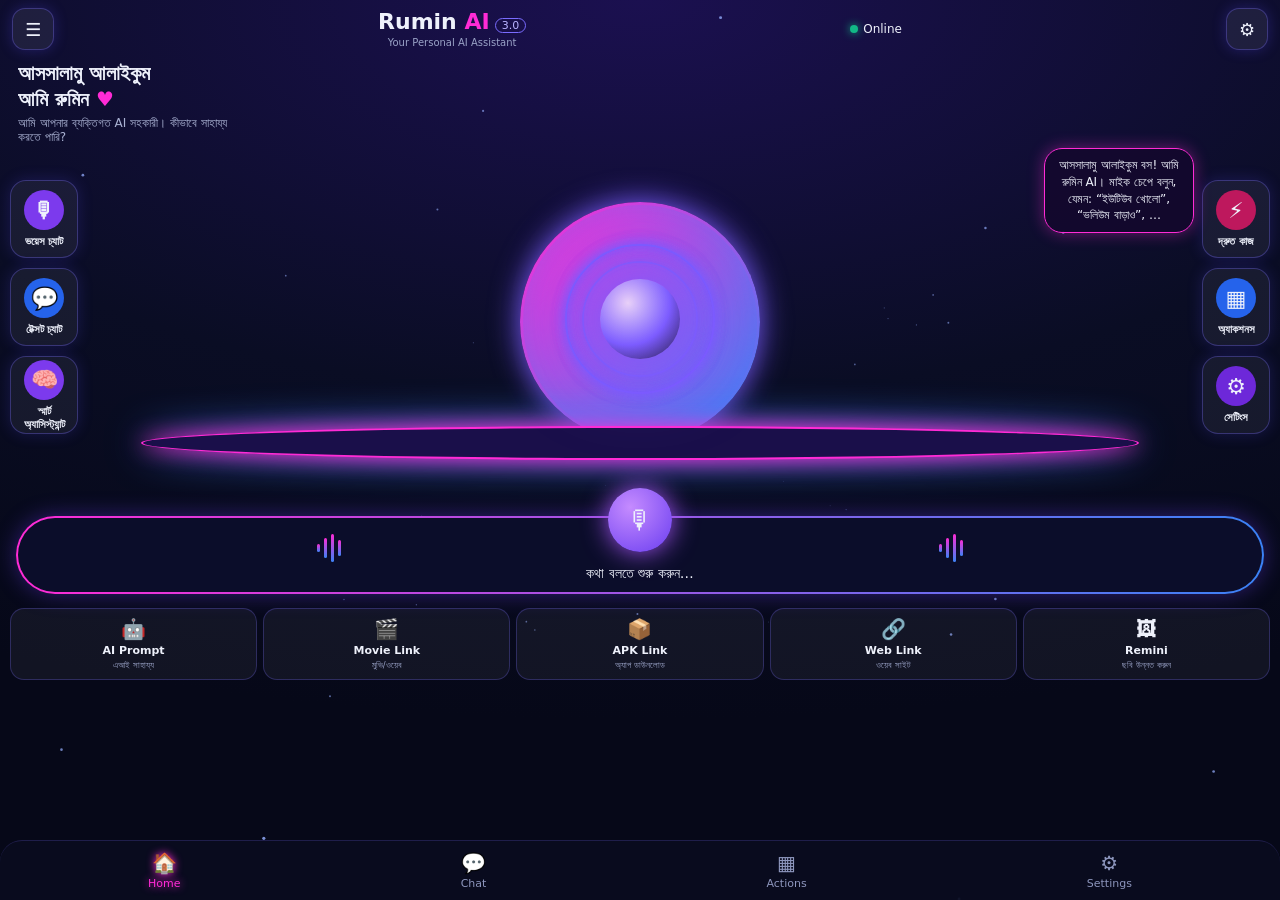
==== commit 629b12b4: "Normalize Bengali app-name suffixes for direct launch" ====
--- a/app/src/main/assets/index.html
+++ b/app/src/main/assets/index.html
@@ -313,7 +313,7 @@
   if(known)return {tool:known[0],a:'',label:known[0]};
   const target=t.replace(/^(?:দয়া করে|একটু|আমার|ফোনের|মোবাইলের)\s*/,'')
     .replace(/\s*(?:অ্যাপ(?:টা|টি)?\s*)?(?:খোলো|খুলে দাও|খুলুন|খুলে|ওপেন|চালু করো|চালু করে দাও|চালাও|ঢোকো|ঢুকো|ঢুকে যাও|ভিতরে যাও|ভিতরে ঢোকো|প্রবেশ করো|অ্যাপে যাও|যাও|open|launch|start)$/i,'')
-    .replace(/(?:তে|এ)$/,'').trim();
+    .replace(/(?:তে|এ|ে|টা|টি)$/,'').trim();
   if(!target||target.length>64)return null;
   return {tool:'open_app',a:target,label:target};
 }
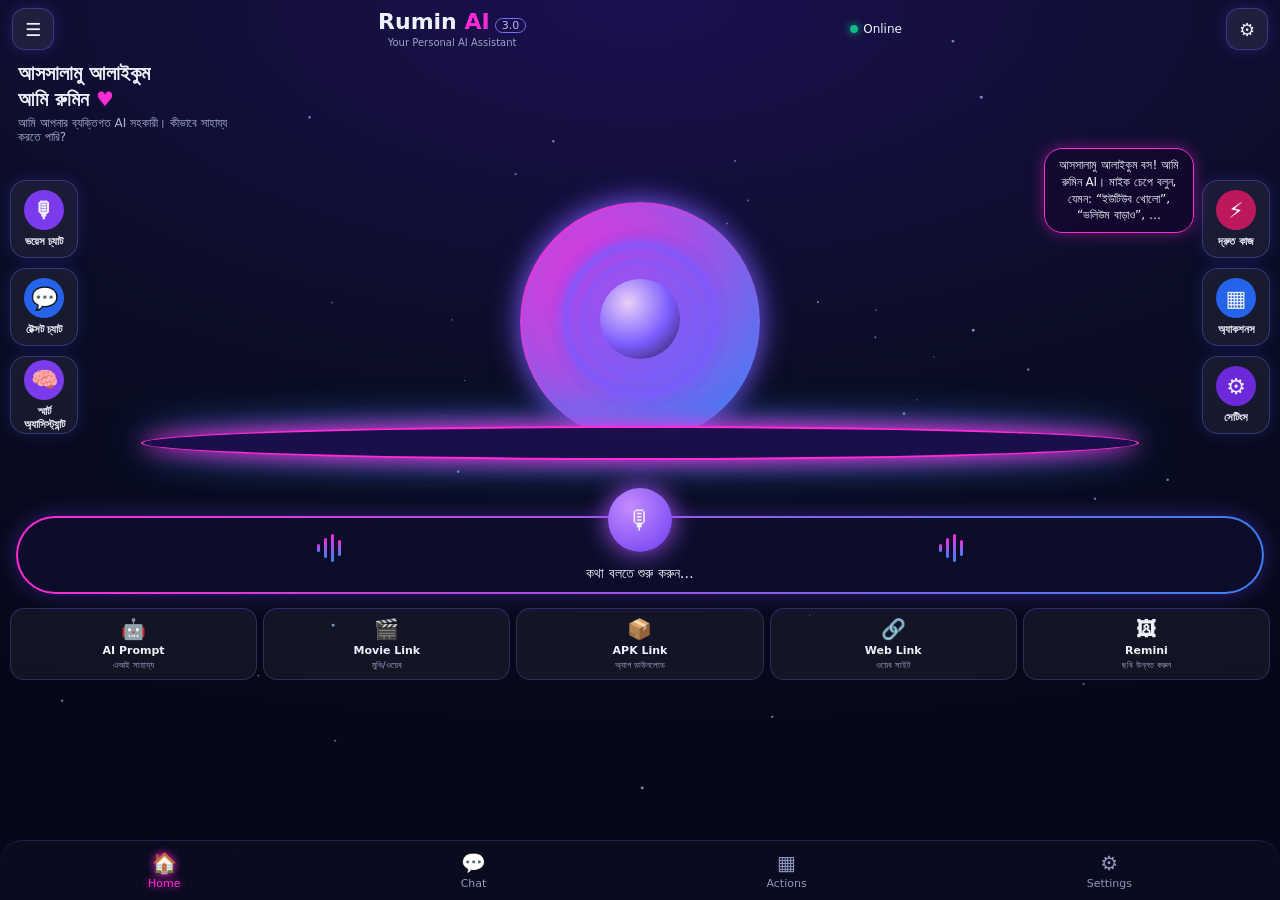
==== commit 83e5a6b6: "Add automatic in-app update checks on startup" ====
--- a/app/src/main/assets/index.html
+++ b/app/src/main/assets/index.html
@@ -842,11 +842,14 @@
 (function(){
   const check=$('checkRuminUpdate'),download=$('downloadRuminUpdate'),statusEl=$('ruminUpdateStatus'),notes=$('ruminUpdateNotes');
   if(!check||!download||!statusEl)return;
-  check.addEventListener('click',()=>{
-    statusEl.textContent='সর্বশেষ Release পরীক্ষা হচ্ছে…';download.disabled=true;notes.textContent='';
+  const LAST_CHECK_KEY='rumin_last_auto_update_check';
+  function requestUpdateCheck(silent){
+    statusEl.textContent='সর্বশেষ Official Release পরীক্ষা হচ্ছে…';
+    if(!silent){download.disabled=true;notes.textContent='';}
     if(N&&typeof N.checkForAppUpdate==='function')N.checkForAppUpdate();
-    else statusEl.textContent='এই APK-তে Update Bridge নেই।';
-  });
+    else if(!silent)statusEl.textContent='এই APK-তে Update Bridge নেই।';
+  }
+  check.addEventListener('click',()=>requestUpdateCheck(false));
   download.addEventListener('click',()=>{
     download.disabled=true;statusEl.textContent='APK ডাউনলোড হচ্ছে…';
     if(N&&typeof N.downloadAndInstallUpdate==='function')N.downloadAndInstallUpdate();
@@ -856,11 +859,21 @@
     statusEl.textContent=message||'আপডেট পরীক্ষা শেষ';
     download.disabled=!(ok&&available);
     notes.textContent=releaseNotes||'';
+    if(ok&&available){
+      const notice='রুমিন AI-এর নতুন সংস্করণ '+version+' পাওয়া গেছে। Settings > Rumin AI Update থেকে ডাউনলোড ও ইনস্টল করতে পারবেন।';
+      if(typeof add==='function')add(notice,'s');
+    }
   };
   window.onRuminUpdateDownload=(ok,message)=>{
     statusEl.textContent=message|| (ok?'ডাউনলোড সম্পন্ন':'ডাউনলোড ব্যর্থ');
     if(!ok)download.disabled=false;
   };
+  // Check automatically after startup, then at most once every 12 hours.
+  const lastCheck=Number(LS.get(LAST_CHECK_KEY,'0'))||0;
+  if(Date.now()-lastCheck>=12*60*60*1000){
+    LS.set(LAST_CHECK_KEY,String(Date.now()));
+    setTimeout(()=>requestUpdateCheck(true),5000);
+  }
 })();
 try{stars()}catch(e){}
 hist=JSON.parse(LS.get('rumin_text_history','[]'));
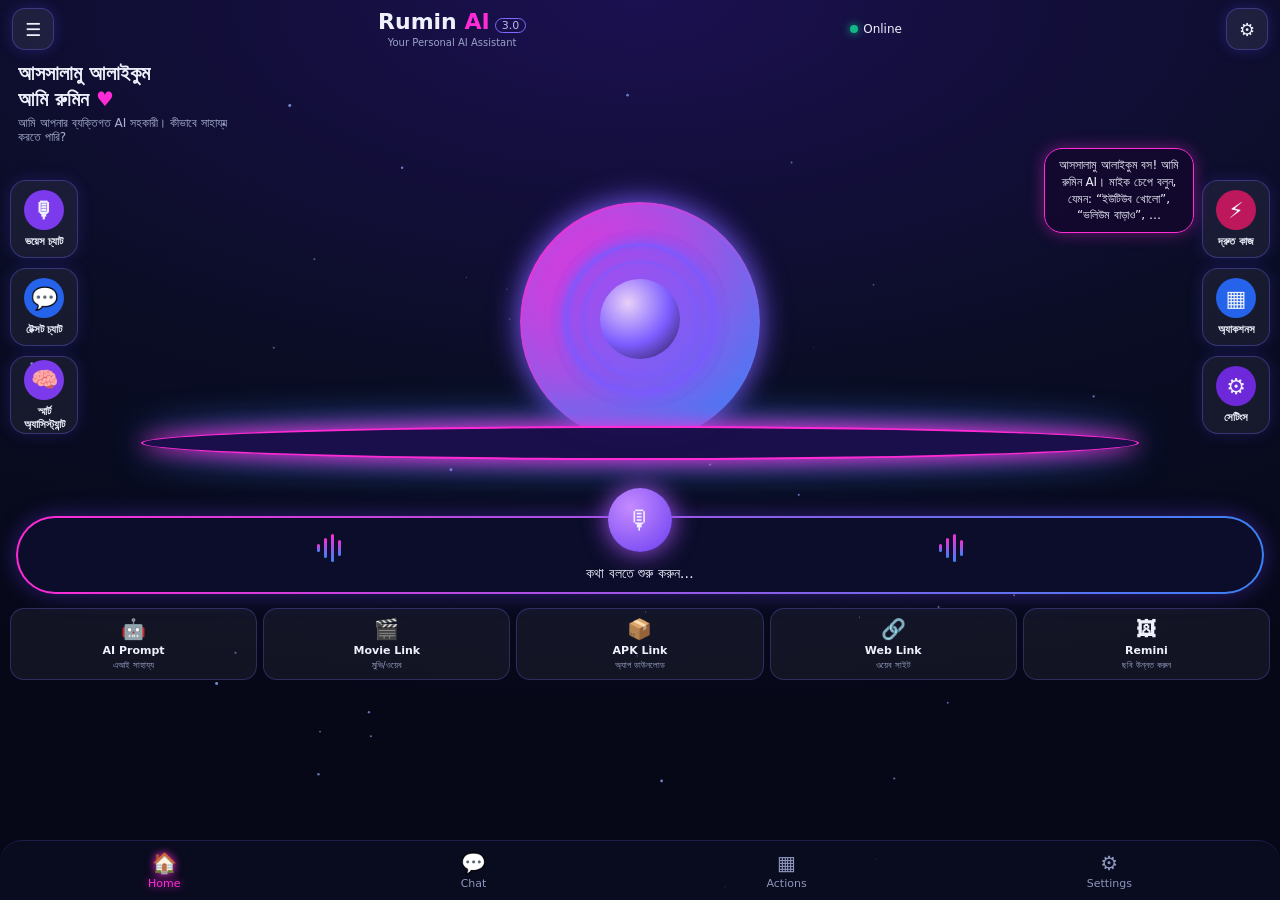
==== commit 07f096ff: "Remove unwanted automatic in-app update check" ====
--- a/app/src/main/assets/index.html
+++ b/app/src/main/assets/index.html
@@ -842,7 +842,6 @@
 (function(){
   const check=$('checkRuminUpdate'),download=$('downloadRuminUpdate'),statusEl=$('ruminUpdateStatus'),notes=$('ruminUpdateNotes');
   if(!check||!download||!statusEl)return;
-  const LAST_CHECK_KEY='rumin_last_auto_update_check';
   function requestUpdateCheck(silent){
     statusEl.textContent='সর্বশেষ Official Release পরীক্ষা হচ্ছে…';
     if(!silent){download.disabled=true;notes.textContent='';}
@@ -868,12 +867,6 @@
     statusEl.textContent=message|| (ok?'ডাউনলোড সম্পন্ন':'ডাউনলোড ব্যর্থ');
     if(!ok)download.disabled=false;
   };
-  // Check automatically after startup, then at most once every 12 hours.
-  const lastCheck=Number(LS.get(LAST_CHECK_KEY,'0'))||0;
-  if(Date.now()-lastCheck>=12*60*60*1000){
-    LS.set(LAST_CHECK_KEY,String(Date.now()));
-    setTimeout(()=>requestUpdateCheck(true),5000);
-  }
 })();
 try{stars()}catch(e){}
 hist=JSON.parse(LS.get('rumin_text_history','[]'));
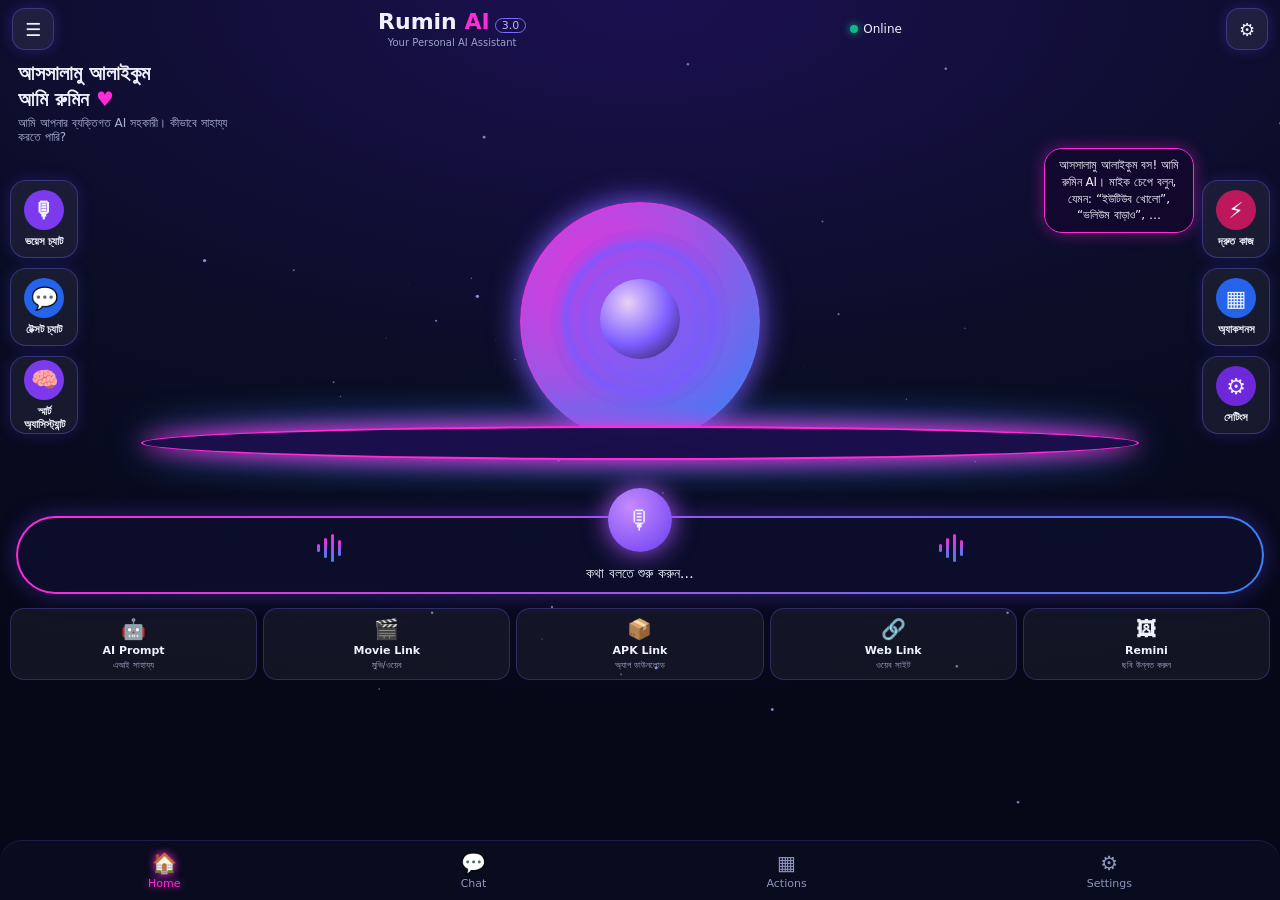
==== commit cd668a03: "Merge 1a710798dd3d69986a8455bb6f73b280611272c7 into ebe407d3654988ecb0470aa38f413a56e180137f" ====
--- a/app/src/main/assets/index.html
+++ b/app/src/main/assets/index.html
@@ -133,37 +133,13 @@
 <div id="sheet"><div id="sheetBox"></div></div>
 <div id="set">
   <h2>সেটিংস</h2>
-  <section style="margin:12px 0 18px;padding:14px;border:1px solid #51466c;border-radius:14px;background:rgba(28,20,52,.72)">
-    <h3 style="margin:0 0 8px;color:#e0aaff">🖥️ PC Connect · Local Network</h3>
-    <p style="font-size:12px;opacity:.82">Windows 10 PC ও ফোন একই private Wi-Fi-তে রাখুন। PC Companion চালু করে PC-র IPv4 address দিন। এই পরীক্ষা শুধু PC-র health status পড়ে; কোনো PC control command বা pairing token পাঠায় না।</p>
-    <label>PC IPv4 Address</label>
-    <input id="pcHost" type="text" inputmode="decimal" autocomplete="off" placeholder="যেমন 192.168.1.10">
-    <div class="row"><button class="g" id="pcCheck">PC খুঁজুন / সংযোগ পরীক্ষা</button></div>
-    <label>৬ সংখ্যার PC Pairing Code</label>
-    <input id="pcPairCode" type="text" inputmode="numeric" maxlength="6" autocomplete="one-time-code" placeholder="PC PowerShell থেকে তৈরি Code">
-    <div class="row"><button class="g" id="pcPair">Rumin অ্যাপ Pair করুন</button></div>
-    <p id="pcConnectStatus" role="status" style="font-size:12px;margin:8px 0 0">এখনো PC পরীক্ষা করা হয়নি।</p>
-    <p style="font-size:11px;opacity:.75">Pairing একই Private Wi-Fi-তে করুন। বর্তমান Companion HTTP ব্যবহার করে; তাই Pairing Token পাঠানোর সময় নেটওয়ার্ক এনক্রিপশন নেই। Token ফোনে Android Keystore দিয়ে এনক্রিপ্ট করে রাখা হবে। HTTPS secure relay তৈরি না হওয়া পর্যন্ত PC-তে Remote Control চালু হবে না।</p>
-  </section>
-  <section style="margin:12px 0 18px;padding:14px;border:1px solid #51466c;border-radius:14px;background:rgba(28,20,52,.72)">
-    <h3 style="margin:0 0 8px;color:#e0aaff">⬆️ Rumin AI Update</h3>
-    <p style="font-size:12px;opacity:.82">GitHub-এর সর্বশেষ Official Release পরীক্ষা করুন। নতুন APK পাওয়া গেলে ডাউনলোড করে Android Installer দিয়ে আগের অ্যাপের ওপর আপডেট হবে; আনইনস্টল করার প্রয়োজন নেই, যদি Signing Key একই থাকে।</p>
-    <div class="row"><button class="g" id="checkRuminUpdate">আপডেট পরীক্ষা</button><button id="downloadRuminUpdate" disabled>ডাউনলোড ও ইনস্টল</button></div>
-    <p id="ruminUpdateStatus" role="status" style="font-size:12px;margin:8px 0 0">এখনো আপডেট পরীক্ষা করা হয়নি।</p>
-    <p id="ruminUpdateNotes" style="font-size:11px;opacity:.75;white-space:pre-wrap"></p>
-  </section>
   <label>Gemini API Key (Live Voice + দ্রুত উত্তর)</label><input id="kg" type="password" autocomplete="off" placeholder="Gemini API Key">
   <label>Grok API Key (Task Agent)</label><input id="kx" type="password" autocomplete="off" placeholder="xAI Grok API Key">
   <label>ChatGPT API Key (Task Agent)</label><input id="ko" type="password" autocomplete="off" placeholder="OpenAI API Key">
   <label>Groq API Key (Free Task Agent)</label><input id="kq" type="password" autocomplete="off" placeholder="Groq API Key">
   <label>Meta Muse Spark API Key (Task Agent)</label><input id="km" type="password" autocomplete="off" placeholder="Meta Model API Key">
-  <label>ElevenLabs TTS Proxy URL (HTTPS Backend)</label><input id="elevenProxy" type="url" autocomplete="off" placeholder="https://your-backend.example.com">
-  <label>Backend Access Token</label><input id="elevenToken" type="password" autocomplete="off" placeholder="Backend Token">
-  <label>ElevenLabs Voice ID (প্রিমেড/অনুমোদিত Voice)</label><input id="elevenVoice" type="text" autocomplete="off" placeholder="Voice ID">
-  <label>ElevenLabs Model</label><select id="elevenModel"><option value="eleven_flash_v2_5">eleven_flash_v2_5 — দ্রুত</option><option value="eleven_v4">eleven_v4 — উচ্চমান</option><option value="eleven_multilingual_v2">eleven_multilingual_v2</option></select>
   <div class="row"><button class="g" id="verifyGemini">Gemini Key যাচাই</button></div>
-  <p>Multi-AI Router: Gemini → Groq → Grok → ChatGPT → Muse Spark (যে Key সংরক্ষিত আছে, সেটিই ব্যবহার হবে)। Gemini Live Voice আলাদা থাকবে।</p>
-  <p>ElevenLabs শুধু সাধারণ Voice Chat-এর উত্তর বলবে। Gemini Live Voice অপরিবর্তিত থাকবে। নিরাপত্তার জন্য ElevenLabs API Key অ্যাপে দেবেন না; HTTPS Backend-এ রাখুন। Backend-এর Secret হিসেবে ELEVENLABS_API_KEY ও RUMIN_PROXY_TOKEN সেট করুন। অ্যাপের Token ও Backend Secret একই হবে। POST /v1/tts রুট JSON {"text":"...","voice_id":"...","model_id":"..."} নেবে এবং audio/mpeg ফেরত দেবে। Proxy না থাকলে ফোনের নিজস্ব TTS ব্যবহার হবে।</p>
+  <p>Multi-AI Router: Grok → Groq → ChatGPT → Muse Spark (যে Key সংরক্ষিত আছে, সেটিই ব্যবহার হবে)। Gemini 3.8 Live আলাদা থাকবে।</p>
   <p>নোট: API Key এই ডিভাইসের অ্যাপ স্টোরেজে রাখা হবে। নিরাপদ সার্ভার-ভিত্তিক Key Vault এখনো সংযুক্ত নয়। API ব্যবহারে খরচ হতে পারে।</p>
   <div class="row"><button class="g" id="clr">কথোপকথন মুছুন</button><button id="save">সেভ করুন</button></div>
   <p>ফোন কন্ট্রোলের জন্য: Accessibility সেবা চালু রাখুন। Android 13+ এ সাইডলোড করা অ্যাপে App info → ⋮ → “Allow restricted settings” দিতে হতে পারে।</p>
@@ -173,11 +149,27 @@
 <script>
 const $=id=>document.getElementById(id), N=window.RuminNative||null;
 const LS={get:(k,d='')=>{try{return localStorage.getItem(k)||d}catch(e){return d}},set:(k,v)=>{try{localStorage.setItem(k,v)}catch(e){}}};
+/* Persistent, constrained Skill Vault: skills are reusable plans over existing native tools only. */
+let lastAgentRecipe=[];
+const SkillVault={
+  key:'rumin_agent_skills_v1',
+  list(){try{const v=JSON.parse(LS.get(this.key,'[]'));return Array.isArray(v)?v.filter(x=>x&&typeof x.name==='string'&&Array.isArray(x.steps)):[]}catch(e){return[]}},
+  save(name,description,steps){
+    const allowed=new Set(['home','back','recents','notifications','quicksettings','volumeup','volumedown','alarm','timer','showalarms','showtimers','dialer','settings','wifi','bluetooth','display','sound','camera','contacts','browser','youtube','facebook','whatsapp','instagram','gmail','playstore','maps','chatgpt','inspect_screen','click_text','type_text','scroll_down','scroll_up']);
+    if(!name||name.length>60||!Array.isArray(steps)||steps.length<1||steps.length>12)return false;
+    const clean=[];
+    for(const s of steps){if(!s||!allowed.has(String(s.tool))||['call','sms','power'].includes(String(s.tool)))return false;clean.push({tool:String(s.tool),a:String(s.a||'').slice(0,500),b:String(s.b||'').slice(0,500)})}
+    const all=this.list().filter(x=>x.name.toLowerCase()!==name.toLowerCase());
+    all.push({id:'skill-'+Date.now(),name:name.trim(),description:String(description||'').slice(0,240),steps:clean,approved:true,updatedAt:Date.now()});
+    LS.set(this.key,JSON.stringify(all.slice(-30)));return true;
+  },
+  context(){return this.list().map(x=>({name:x.name,description:x.description,steps:x.steps})).slice(-15)}
+};
 const MOODS={calm:'#4c6ef5',happy:'#f59f00',sad:'#6c7a9c',angry:'#e03131',thinking:'#9c36b5',listening:'#12b886'};
 const DEV='আমাকে তৈরি করেছেন সাব্বির আহমেদ রুবেল। আমি রুমিন AI।';
-const TOOLS=['home','back','recents','notifications','quicksettings','power','list_apps','launch_app','open_app','volumeup','volumedown','volumemute','volumeunmute','alarm','timer','showalarms','showtimers','call','sms','dialer','accessibility','notificationaccess','apppermissions','ttssettings','writesettings','settings','wifi','bluetooth','display','sound','camera','contacts','browser','youtube','facebook','whatsapp','instagram','gmail','playstore','maps','chatgpt','inspect_screen','click_text','type_text','scroll_down','scroll_up'];
+const TOOLS=['home','back','recents','notifications','quicksettings','power','volumeup','volumedown','volumemute','volumeunmute','alarm','timer','showalarms','showtimers','call','sms','dialer','accessibility','notificationaccess','apppermissions','ttssettings','writesettings','settings','wifi','bluetooth','display','sound','camera','contacts','browser','youtube','facebook','whatsapp','instagram','gmail','playstore','maps','chatgpt','inspect_screen','click_text','type_text','scroll_down','scroll_up'];
 const ACC=['inspect_screen','click_text','type_text','scroll_down','scroll_up'];
-let afterSpeak=null,smartMode=false,promptMode=false,pendingConfirm=null,agentRun=false,agentGeneration=0,thinkGeneration=0,hist=[],busy=false,live=false,pending='',counter=0,listenTimer=0;
+let afterSpeak=null,smartMode=false,promptMode=false,pendingConfirm=null,agentRun=false,agentGeneration=0,hist=[],busy=false,live=false,pending='',counter=0,listenTimer=0;
 
 /* ---------- UI helpers ---------- */
 function add(text,cls){const d=document.createElement('div');d.className='m '+cls;d.textContent=text;$('log').appendChild(d);$('log').scrollTop=1e9;if(cls==='b'){const bb=$('bubble');if(bb)bb.textContent=text.length>90?text.slice(0,88)+'…':text}return d}
@@ -189,7 +181,7 @@
 function speak(text){
   if(!text || !voiceMode || live)return;
   try{
-    if(N&&typeof N.speakText==='function'){N.speakText(text,LS.get('rumin_eleven_proxy'),LS.get('rumin_eleven_voice'),LS.get('rumin_eleven_model','eleven_flash_v2_5'),LS.get('rumin_eleven_token'));return}
+    if(N&&typeof N.speakText==='function'){N.speakText(text);return}
     if('speechSynthesis' in window){speechSynthesis.cancel();const u=new SpeechSynthesisUtterance(text);u.lang='bn-BD';speechSynthesis.speak(u)}
   }catch(e){}
 }
@@ -219,7 +211,7 @@
 ['onNativeSpeechError','onSpeechError'].forEach(n=>{window[n]=m=>{status(m||'ভয়েস শোনা যায়নি।');idle();if(live)listenTimer=setTimeout(startListening,1500)}});
 
 /* ---------- Phone tools ---------- */
-const waiters={};const cancelledNativeIds=new Set();const sleep=ms=>new Promise(r=>setTimeout(r,ms));
+const waiters={};const sleep=ms=>new Promise(r=>setTimeout(r,ms));
 function sendNative(tool,a,b,id){
   if(!N){add('ফোন কন্ট্রোল শুধু অ্যাপের ভেতরে কাজ করে।','s');return false}
   try{
@@ -251,11 +243,6 @@
     N&&N.sendLiveToolResponse&&N.sendLiveToolResponse(callId,functionName,JSON.stringify({ok:false,message:'এই Live tool সমর্থিত নয়।'}));return;
   }
   const goal=String(args.goal||'').trim();
-  if(isCancelCommand(goal)){
-    cancelAgentTask('Live Voice-এ ব্যবহারকারীর নির্দেশে কাজ বাতিল');
-    if(N&&typeof N.sendLiveToolResponse==='function')N.sendLiveToolResponse(callId,functionName,JSON.stringify({ok:true,cancelled:true,message:'চলমান কাজ থামানোর নির্দেশ গ্রহণ করেছি।'}));
-    return;
-  }
   if(!goal){
     N&&N.sendLiveToolResponse&&N.sendLiveToolResponse(callId,functionName,JSON.stringify({ok:false,message:'কাজের নির্দেশ পাওয়া যায়নি।'}));return;
   }
@@ -267,29 +254,17 @@
   });
 };
 window.onNativeCommandResult=(ok,msg,id)=>{
-  if(id&&cancelledNativeIds.has(id)){cancelledNativeIds.delete(id);return}
   if(id&&waiters[id]){waiters[id]({ok,message:msg});return}
   if(msg)add(msg,ok?'s':'b');if(!ok&&msg)speak(msg)
 };
 window.onNativeActionResult=(raw,id)=>{
-  if(id&&cancelledNativeIds.has(id)){cancelledNativeIds.delete(id);return}
   let r;try{r=JSON.parse(raw)}catch(e){r={ok:false,message:'ফলাফল পড়া যায়নি।'}}
   if(id&&waiters[id]){waiters[id](r);return}
   const p=pending;pending='';
   if(p==='inspect_screen'&&r.ok){
-    const items=Array.from(r.items||[]).slice(0,100);
-    const elements=Array.from(r.elements||[]).slice(0,100).map(e=>({
-      text:e.text||'',description:e.description||'',viewId:e.viewId||'',
-      className:e.className||'',clickable:!!e.clickable,editable:!!e.editable,
-      scrollable:!!e.scrollable,focused:!!e.focused,bounds:[e.left,e.top,e.right,e.bottom]
-    }));
-    if(!items.length&&!elements.length){const m='এই স্ক্রিনে Accessibility থেকে পড়ার মতো লেখা বা উপাদান পাওয়া যায়নি। ছবি/ভিডিওর ভেতরের দৃশ্য এই পদ্ধতিতে সবসময় পড়া সম্ভব নয়।';add(m,'b');speak(m);return}
-    const snapshot={
-      appPackage:r.packageName||'unknown',windowClass:r.windowClass||'',
-      capturedAt:r.capturedAt||Date.now(),text:items,elements
-    };
-    const screenText=JSON.stringify(snapshot).slice(0,12000);
-    think('এটি ফোনের বর্তমান স্ক্রিনের structured snapshot। package ও window থেকে কোন অ্যাপ তা বোঝো। text, button/clickable, input/editable, scrollable এবং bounds দেখে দৃশ্যমান UI ব্যাখ্যা করো। শুধু snapshot-এ থাকা তথ্য ব্যবহার করো; ছবি/ভিডিও/অডিওর দৃশ্যমান বিষয়বস্তু পড়া হয়েছে বলে দাবি করবে না। ব্যবহারকারী ব্যাখ্যা চাইলে ব্যাখ্যা দাও; কোনো action চালাবে না, actions খালি রাখো। স্ক্রিন snapshot: '+screenText,true);
+    const items=Array.from(r.items||[]).slice(0,80);
+    if(!items.length){const m='এই স্ক্রিনে পড়ার মতো লেখা পাওয়া যায়নি।';add(m,'b');speak(m);return}
+    think('এটি ফোনের বর্তমান স্ক্রিনের লেখা। শুধু এর ভিত্তিতে ব্যাখ্যা করো স্ক্রিনে কী আছে এবং পরের নিরাপদ পদক্ষেপ কী হতে পারে। actions খালি রাখো। স্ক্রিন: '+items.join(' | '),true);
     return}
   const m=r.message||'কাজ শেষ।';add(m,r.ok?'s':'b');if(!r.ok)speak(m);
 };
@@ -297,60 +272,49 @@
 /* ---------- Fast local commands (work without internet) ---------- */
 const bn2en=s=>s.replace(/[০-৯]/g,d=>String(d.charCodeAt(0)-0x09E6));
 const APPS=[['youtube',/ইউ ?টিউব|youtube/i],['facebook',/ফেইস?বুক|facebook/i],['whatsapp',/হোয়াটস|whatsapp/i],['instagram',/ইনস্টা|instagram/i],['gmail',/জি ?মেইল|gmail/i],['playstore',/প্লে ?স্টোর|play ?store/i],['maps',/ম্যাপ|maps/i],['camera',/ক্যামেরা|camera/i],['browser',/ব্রাউজার|browser/i],['settings',/সেটিংস|settings/i],['wifi',/ওয়াই ?ফাই|wifi/i],['bluetooth',/ব্লুটুথ|bluetooth/i]];
-function quickCommand(raw){
-  const t=bn2en(String(raw||'')).toLowerCase().replace(/[।,.!?]/g,' ').replace(/\s+/g,' ').trim();
-  const launchIntent=/(?:^|\s)(?:খোলো|খুলে দাও|খুলুন|খুলে|ওপেন|চালু করো|চালু করে দাও|চালাও|ঢোকো|ঢুকো|ঢুকে যাও|ভিতরে যাও|ভিতরে ঢোকো|প্রবেশ করো|অ্যাপে যাও|যাও|open|launch|start)(?:\s|$)/i.test(t);
-  if(!launchIntent)return null;
-  const quickApps=[
-    ['chatgpt',/(chat ?gpt|চ্যাট ?জিপিটি|চ্যাটজিপিটি)/i],['youtube',/(ইউ ?টিউব|youtube)/i],
-    ['facebook',/(ফেসবুক|ফেইসবুক|ফেইস?বুক|facebook)/i],['whatsapp',/(হোয়াটস ?অ্যাপ|হোয়াটস|whatsapp)/i],
-    ['instagram',/(ইনস্টাগ্রাম|ইনস্টা|instagram)/i],['gmail',/(জি ?মেইল|gmail)/i],
-    ['playstore',/(প্লে ?স্টোর|play ?store)/i],['maps',/(গুগল ?ম্যাপ|ম্যাপ|maps)/i],
-    ['camera',/(ক্যামেরা|camera)/i],['browser',/(ব্রাউজার|browser|ইন্টারনেট)/i],
-    ['settings',/(সেটিংস|settings)/i],['wifi',/(ওয়াই ?ফাই|wifi)/i],['bluetooth',/(ব্লুটুথ|bluetooth)/i]
-  ];
-  const known=quickApps.find(([,re])=>re.test(t));
-  if(known)return {tool:known[0],a:'',label:known[0]};
-  const target=t.replace(/^(?:দয়া করে|একটু|আমার|ফোনের|মোবাইলের)\s*/,'')
-    .replace(/\s*(?:অ্যাপ(?:টা|টি)?\s*)?(?:খোলো|খুলে দাও|খুলুন|খুলে|ওপেন|চালু করো|চালু করে দাও|চালাও|ঢোকো|ঢুকো|ঢুকে যাও|ভিতরে যাও|ভিতরে ঢোকো|প্রবেশ করো|অ্যাপে যাও|যাও|open|launch|start)$/i,'')
-    .replace(/(?:তে|এ|ে|টা|টি)$/,'').trim();
-  if(!target||target.length>64)return null;
-  return {tool:'open_app',a:target,label:target};
-}
-function isCancelCommand(raw){
-  const t=bn2en(String(raw||'')).toLowerCase().replace(/[।,.!?]/g,' ').replace(/\s+/g,' ').trim();
-  return /^(?:(?:আগের|চলমান|বর্তমান|এই)\s*)?(?:(?:কাজ(?:টা|টি)?|এটা|ওটা)\s*)?(?:এখন\s*)?(?:বাতিল|ক্যানসেল|cancel|থামাও|থামিয়ে দাও|বন্ধ(?:\s*করো|\s*করে দাও)?|stop)(?:\s*(?:করো|করুন|করে দাও|দাও))?$/i.test(t) ||
-    /^(?:থামো|থাম|চুপ করো?|চুপ|কথা বন্ধ করো?|stop|be quiet)$/i.test(t) ||
-    /(?:আগের|চলমান|বর্তমান|এই)?\s*(?:কাজ(?:টা|টি)?|এটা|ওটা)\s*(?:এখন\s*)?(?:বাতিল|ক্যানসেল|cancel|থামাও|থামিয়ে দাও|বন্ধ(?:\s*করো|\s*করে দাও)?|stop)(?:\s*(?:করো|করুন|করে দাও|দাও))?/i.test(t) ||
-    /^(?:cancel|stop)\s+(?:the\s+)?(?:previous|current|last)\s+task$/i.test(t);
-}
 function local(raw){
   const t=bn2en(raw).toLowerCase().replace(/[।,.!?]/g,' ').replace(/\s+/g,' ').trim();
-  if(isCancelCommand(t)){cancelAgentTask('ব্যবহারকারীর নির্দেশে কাজ থামানো হয়েছে');stopSpeaking();stopListening();status('ঠিক আছে বস, চলমান কাজ থামালাম।');return true}
+  if(/^(থামো|থাম|চুপ করো?|চুপ|কথা বন্ধ করো?|stop|be quiet)$/.test(t)){cancelAgentTask('কাজ থামানো হয়েছে');stopSpeaking();stopListening();status('ঠিক আছে বস, থামলাম।');return true}
   if(/(কে|কারা).*(বানিয়েছে|তৈরি করেছে|বানিয়েছ)|নির্মাতা|স্রষ্টা|ডেভেলপার|who (made|created) you|your (developer|creator)/.test(t)){reply(DEV,'happy');return true}
+  const skillSave=raw.trim().match(/^(এই কাজটা|কাজটা) (স্কিল হিসেবে )?(শিখে রাখো|মনে রাখো)(?: নাম (.+))?$/i);
+  if(skillSave){if(!lastAgentRecipe.length){reply('বস, আগে একটি ফোনের কাজ সফলভাবে শেষ হতে দিন, তারপর সেটিকে Skill হিসেবে সংরক্ষণ করতে পারব।','calm');return true;}const name=(skillSave[4]||'আমার সংরক্ষিত কাজ').trim();const ok=SkillVault.save(name,'বসের সফলভাবে সম্পন্ন করা কাজ থেকে তৈরি পুনর্ব্যবহারযোগ্য রুটিন',lastAgentRecipe);reply(ok?'বস, “'+name+'” Skill হিসেবে ফোনে সংরক্ষণ করেছি।':'এই কাজটিকে নিরাপদ Skill হিসেবে সংরক্ষণ করা যায়নি।','happy');return true;}
   const mem=raw.trim().match(/^(মনে রেখো|মনে রাখো|এটা মনে রেখো|remember)\s+(.+)/i);
-  if(mem){
-    const fact=mem[2].trim();
-    try{if(N&&typeof N.rememberPersonalFact==='function')N.rememberPersonalFact(fact,'user_explicit');const f=JSON.parse(LS.get('rumin_saved_facts','[]'));f.push(fact);LS.set('rumin_saved_facts',JSON.stringify(f.slice(-40)));reply('ঠিক আছে বস, আপনার কথাটি ফোনের লোকাল মেমোরিতে সংরক্ষণের চেষ্টা করেছি: '+fact,'happy')}
-    catch(e){reply('মেমোরিতে সংরক্ষণ করা যায়নি: '+(e.message||'অজানা সমস্যা'),'calm')}
-    return true;
-  }
-  const appCommand=quickCommand(raw);
-  if(appCommand){
-    status('দ্রুত অ্যাপ খুলছি…');mood('thinking',true);
-    callTool(appCommand.tool,appCommand.a,'',6500).then(r=>{
-      const message=r.ok?'বস, '+(appCommand.label||appCommand.a||appCommand.tool)+' খুলেছি।':(r.message||'অ্যাপটি খোলা যায়নি।');
-      add(message,r.ok?'s':'b');status(r.ok?'অ্যাপ চালু হয়েছে':'আবার চেষ্টা করুন');mood(r.ok?'happy':'sad',false);
-    });
-    return true;
+  if(mem){const f=JSON.parse(LS.get('rumin_saved_facts','[]'));f.push(mem[2]);LS.set('rumin_saved_facts',JSON.stringify(f.slice(-40)));reply('ঠিক আছে বস, মনে রাখলাম: '+mem[2],'happy');return true}
+  // Instant lane: obvious, reversible one-step device commands bypass remote AI planning.
+  // Multi-step or ambiguous requests still use the full Agent planner.
+  const quickApps=[
+    ['chatgpt',/(chat ?gpt|চ্যাট ?জিপিটি|চ্যাটজিপিটি)/i],
+    ['youtube',/(ইউ ?টিউব|youtube)/i],['facebook',/(ফেইস?বুক|facebook)/i],
+    ['whatsapp',/(হোয়াটস ?অ্যাপ|হোয়াটস|whatsapp)/i],['instagram',/(ইনস্টাগ্রাম|ইনস্টা|instagram)/i],
+    ['gmail',/(জি ?মেইল|gmail)/i],['playstore',/(প্লে ?স্টোর|play ?store)/i],
+    ['maps',/(গুগল ?ম্যাপ|ম্যাপ|maps)/i],['camera',/(ক্যামেরা|camera)/i],
+    ['browser',/(ব্রাউজার|browser|ইন্টারনেট খোলো)/i],['settings',/(সেটিংস|settings)/i]
+  ];
+  const launchIntent=/(খোলো|খুলে দাও|খুলুন|খুলে|ওপেন|চালু করো|চালু|open|launch|start|চালাও)/i.test(t);
+  if(launchIntent){
+    const match=quickApps.find(([tool,re])=>re.test(t));
+    if(match){
+      const [tool]=match;
+      status('দ্রুত চালু করছি…');mood('thinking',true);
+      callTool(tool,'','',7000).then(r=>{
+        const message=r.ok?'বস, '+({chatgpt:'ChatGPT',youtube:'YouTube',facebook:'Facebook',whatsapp:'WhatsApp',instagram:'Instagram',gmail:'Gmail',playstore:'Play Store',maps:'Google Maps',camera:'ক্যামেরা',browser:'ব্রাউজার',settings:'সেটিংস'}[tool]||tool)+' খুলেছি।':(r.message||'অ্যাপটি খোলা যায়নি।');
+        add(message,r.ok?'s':'b');status(r.ok?'অ্যাপ চালু হয়েছে':'আবার চেষ্টা করুন');mood(r.ok?'happy':'sad',false);
+      });
+      return true;
+    }
   }
   const quickActions=[
     ['volumeup',/(ভলিউম|সাউন্ড).*(বাড়াও|বাড়িয়ে|up|increase)|volume up/i],
     ['volumedown',/(ভলিউম|সাউন্ড).*(কমাও|কমানো|down|decrease)|volume down/i],
-    ['home',/(হোম স্ক্রিনে যাও|home screen|go home)/i],['back',/(এক ধাপ পিছনে|ব্যাক যাও|go back)/i]
+    ['home',/(হোম স্ক্রিনে যাও|home screen|go home)/i],
+    ['back',/(এক ধাপ পিছনে|ব্যাক যাও|go back)/i]
   ];
   const quick=quickActions.find(([,re])=>re.test(t));
-  if(quick){const [tool]=quick;status('দ্রুত কাজ করছি…');callTool(tool,'','',5000).then(r=>{add(r.message||(r.ok?'কাজ সম্পন্ন হয়েছে।':'কাজটি করা যায়নি।'),r.ok?'s':'b');status(r.ok?'কাজ সম্পন্ন':'আবার চেষ্টা করুন');mood(r.ok?'happy':'sad',false)});return true}
+  if(quick){
+    const [tool]=quick;status('দ্রুত কাজ করছি…');
+    callTool(tool,'','',5000).then(r=>{add(r.message|| (r.ok?'কাজ সম্পন্ন হয়েছে।':'কাজটি করা যায়নি।'),r.ok?'s':'b');status(r.ok?'কাজ সম্পন্ন':'আবার চেষ্টা করুন');mood(r.ok?'happy':'sad',false)});
+    return true;
+  }
   return false;
 }
 function act(tool){runTool(tool);mood('happy',false);status('কাজটি করছি…');return true}
@@ -358,6 +322,7 @@
 /* ---------- AI ---------- */
 function system(extra=''){
   const facts=JSON.parse(LS.get('rumin_saved_facts','[]')).slice(-20);
+  const learnedSkills=SkillVault.context();
   return `তুমি Rumin AI — বসের ব্যক্তিগত বাংলা AI Agent। তোমার নির্মাতা সাব্বির আহমেদ রুবেল।
 মূল আচরণ:
 - বস স্বাভাবিক ভাষায়, অসম্পূর্ণ বাক্যে, কথ্য বাংলা, আঞ্চলিক উচ্চারণ, ভুল উচ্চারণ, বিরতি বা অতিরিক্ত শব্দসহ যা বলবেন তার উদ্দেশ্য বুঝবে। কোনো নির্দিষ্ট command phrase, মুখস্থ syntax, exact keyword বা নির্দিষ্ট শব্দক্রম দাবি করবে না। আগের কথার প্রসঙ্গ ধরে সর্বনাম/ইঙ্গিতের অর্থ বুঝবে; অস্পষ্ট হলে একটিমাত্র পরিষ্কার প্রশ্ন করবে।
@@ -369,7 +334,7 @@
 - কল করা, SMS/মেসেজ পাঠানো, কেনাকাটা/পেমেন্ট, পোস্ট/শেয়ার, ফাইল মুছে ফেলা বা নিরাপত্তা/গোপনীয়তা বদলানোর আগে স্পষ্ট অনুমতি নেবে। OTP, পাসওয়ার্ড বা গোপন কোড চাইবে না।
 - কাজটি উপলভ্য tool দিয়ে সম্ভব না হলে সৎভাবে সীমাবদ্ধতা জানাবে এবং বিকল্প বলবে।
 - বসের কথায় সম্ভাব্য অনুভূতি (খুশি, বিরক্তি, দুশ্চিন্তা, হতাশা, আগ্রহ, ক্লান্তি) ভাষা ও প্রসঙ্গ থেকে বুঝে সহানুভূতিশীল উত্তর দেবে; অনুভূতি নিশ্চিত ধরে নেবে না, প্রয়োজনে নরমভাবে যাচাই করবে। আগের আলাপের আবেগ ও অসমাপ্ত বিষয় মনে রেখে কথোপকথন চালাবে। শুধু প্রশ্নের উত্তর দিয়ে থেমে না থেকে প্রাসঙ্গিক হলে নিজে থেকে একটি স্বাভাবিক follow-up বা সাহায্যের প্রস্তাব দেবে; অকারণে বারবার বাধা দেবে না বা মনগড়া ব্যক্তিগত তথ্য বলবে না।
-- পরিচিত, একধাপের এবং নিরাপদ কিছু কাজ ইন্টারনেট ছাড়াই local fallback-এ করা যেতে পারে। নতুন অ্যাপ, অচেনা নির্দেশ, অস্পষ্ট বা বহু-ধাপের কাজ অবশ্যই Agent Planner দিয়ে বুঝে, পরিকল্পনা করে এবং ফল যাচাই করে করবে।
+- ফোনের যেকোনো কাজ—এক ধাপের হলেও—সরাসরি local shortcut দিয়ে নয়, Agent Planner দিয়ে বুঝে, পরিকল্পনা করে এবং ফল যাচাই করে করবে।
 - বসকে সম্মানজনক, সংক্ষিপ্ত, স্বাভাবিক বাংলাদেশি বাংলায় উত্তর দেবে।
 উপলভ্য Native capabilities (এগুলোই বাস্তব ক্ষমতার সীমা): ${TOOLS.join(', ')}।
 ব্যবহারকারীর সংরক্ষিত তথ্য: ${facts.length?facts.join('; '):'নেই'}
@@ -392,27 +357,14 @@
     const conversation=msgs.slice(0,-1).map(m=>({role:m.r==='b'?'assistant':'user',content:m.t}));
     conversation.unshift({role:'user',content:system(extra)});
     const current=msgs.length?msgs[msgs.length-1].t:'';
-    const timeout=setTimeout(()=>{delete aiWaiters[id];try{if(N&&typeof N.cancelAiRequest==='function')N.cancelAiRequest(id)}catch(e){}reject(new Error('AI উত্তর দিতে সময় নিয়েছে; আবার চেষ্টা করুন'))},35000);
-    aiWaiters[id]={
-      resolve:value=>{clearTimeout(timeout);delete aiWaiters[id];resolve(value)},
-      reject:error=>{clearTimeout(timeout);delete aiWaiters[id];reject(error)},
-      cancel:()=>{clearTimeout(timeout);delete aiWaiters[id];try{if(N&&typeof N.cancelAiRequest==='function')N.cancelAiRequest(id)}catch(e){}reject(new Error('AI অনুরোধ বাতিল করা হয়েছে'))}
-    };
+    const timeout=setTimeout(()=>{delete aiWaiters[id];reject(new Error('AI উত্তর দিতে সময় নিয়েছে; আবার চেষ্টা করুন'))},60000);
+    aiWaiters[id]={resolve:value=>{clearTimeout(timeout);resolve(value)},reject:error=>{clearTimeout(timeout);reject(error)}};
     try{N.requestAi(provider,key,JSON.stringify(conversation),current,id)}
     catch(e){clearTimeout(timeout);delete aiWaiters[id];reject(e)}
   });
 }
-function isTemporaryOverload(error){
-  const message=String(error&&error.message||error||'').toLowerCase();
-  return message.includes('http 503') || message.includes('503') ||
-    message.includes('high demand') || message.includes('resource_exhausted') ||
-    message.includes('temporarily unavailable') || message.includes('service unavailable');
-}
-const wait=(ms)=>new Promise(resolve=>setTimeout(resolve,ms));
-async function askAgentAI(msgs=hist,extra='',role='planner'){
-  const taskGeneration=agentGeneration;
-  const taskCancelled=()=>role==='planner'&&taskGeneration!==agentGeneration;
-  // Gemini API calls are separate from Gemini Live Voice. Keep Live Voice untouched.
+async function askAI(msgs=hist,extra='',role='answer'){
+  // Use every configured provider in order; Gemini is preferred, but must not be a single point of failure.
   const providers=[
     ['gemini',LS.get('rumin_gemini_key')],
     ['groq',LS.get('rumin_groqcloud_key')],
@@ -420,40 +372,39 @@
     ['openai',LS.get('rumin_openai_key')],
     ['muse',LS.get('rumin_muse_key')]
   ].filter(x=>x[1]);
-  if(!providers.length)throw new Error('Task Agent চালাতে Settings-এ অন্তত একটি AI API Key দিন।');
-  const names={gemini:'Gemini',groq:'Groq',grok:'Grok',openai:'ChatGPT',muse:'Muse Spark'};
+  if(!providers.length)throw new Error('কোনো AI API Key সেট করা নেই। Settings-এ অন্তত একটি Provider Key দিন।');
   const failures=[];
   for(const [provider,key] of providers){
-    if(taskCancelled())throw new Error('AI অনুরোধ বাতিল করা হয়েছে');
-    status('Task Agent: '+names[provider]+' চেষ্টা করছে…');
     try{
+      status('AI সংযোগ: '+({gemini:'Gemini',grok:'Grok',groq:'Groq',openai:'ChatGPT',muse:'Muse Spark'}[provider])+'…');
       return await nativeAiRequest(provider,key,msgs,extra);
-    }catch(firstError){
-        if(String(firstError&&firstError.message||'').includes('বাতিল'))throw firstError;
-        let error=firstError;
-      // A 503 is a temporary provider outage. Retry this provider only once,
-      // then move on instead of looping through repeated Agent attempts.
-      if(provider==='gemini' && isTemporaryOverload(firstError)){
-        status('Gemini সার্ভার ব্যস্ত—একবার বিরতি দিয়ে পুনরায় চেষ্টা করছি…');
-        await wait(900);
-        if(taskCancelled())throw new Error('AI অনুরোধ বাতিল করা হয়েছে');
-        try{return await nativeAiRequest(provider,key,msgs,extra)}
-        catch(retryError){if(String(retryError&&retryError.message||'').includes('বাতিল'))throw retryError;error=retryError}
-      }
-      const detail=String(error&&error.message||'সংযোগ ব্যর্থ').slice(0,240);
-      failures.push(names[provider]+': '+detail);
-      add(names[provider]+' সংযোগে সমস্যা: '+detail,'s');
-    }
-  }
-  const hasAlternates=providers.length>1;
-  throw new Error(hasAlternates
-    ? 'সব সংরক্ষিত AI Provider ব্যর্থ হয়েছে। '+failures.join(' | ')
-    : (isTemporaryOverload(failures.join(' ')) || failures[0].includes('503')
-      ? 'Gemini সার্ভার এখন ব্যস্ত (HTTP 503)। একবার পুনরায় চেষ্টা করা হয়েছে। Settings-এ Groq/Grok/OpenAI-এর API Key যোগ করলে বিকল্প AI ব্যবহার করা যাবে।'
-      : 'AI সংযোগ ব্যর্থ হয়েছে। '+failures.join(' | ')));
-}
-async function askAI(msgs=hist,extra='',role='answer'){
-  return askAgentAI(msgs,extra,role);
+    }catch(e){
+      const detail=e&&e.message?e.message:'সংযোগ ব্যর্থ';
+      failures.push(provider+': '+detail);
+      // Continue to the next configured provider; each provider may use a different endpoint.
+    }
+  }
+  throw new Error('কোনো AI Provider-এ সংযোগ করা যায়নি। '+failures.join(' | '));
+}
+async function askAgentAI(msgs=hist,extra='',role='planner'){
+  // Reuse the user's existing Gemini key first: no separate Grok/OpenAI/Muse key is required for the core task planner.
+  // This is the Gemini API planner lane; Gemini Live remains the voice/conversation lane.
+  const providers=[
+    ['gemini',LS.get('rumin_gemini_key')],
+    ['groq',LS.get('rumin_groqcloud_key')],
+    ['grok',LS.get('rumin_grok_key')],
+    ['openai',LS.get('rumin_openai_key')],
+    ['muse',LS.get('rumin_muse_key')]
+  ].filter(x=>x[1]);
+  if(!providers.length)throw new Error('Task Agent চালাতে Settings-এ Gemini API Key দিন।');
+  let last='';
+  for(const [provider,key] of providers){
+    try{
+      status('Task Agent: '+({gemini:'Gemini',grok:'Grok',groq:'Groq',openai:'ChatGPT',muse:'Muse Spark'}[provider])+' পরিকল্পনা করছে…');
+      return await nativeAiRequest(provider,key,msgs,extra);
+    }catch(e){last=(provider+': '+(e.message||'সংযোগ ব্যর্থ'));add(last+' — পরের Agent চেষ্টা করছি।','s')}
+  }
+  throw new Error('সব Task Agent ব্যর্থ হয়েছে। '+last);
 }
 function parse(s){
   s=String(s).replace(/```json|```/g,'').trim();
@@ -476,19 +427,13 @@
   if(state==='stopped'||state==='error'){live=false;voiceMode=false;$('mic').classList.remove('on')}
 };
 window.onLiveVoiceTurn=(userText,assistantText,audioReceived)=>{
-  // Catch cancellation from the recognized Live transcript even when the model
-  // does not emit the start_agent_task tool call for the cancellation phrase.
-  if(userText&&isCancelCommand(userText)&&(agentRun||busy)){
-    cancelAgentTask('Live Voice-এ বসের নির্দেশে চলমান কাজ বাতিল');
-    status('কাজ বাতিল হয়েছে');
-  }
   if(userText){add(userText,'u');const vh=JSON.parse(LS.get('rumin_voice_history','[]'));vh.push({r:'u',t:userText});LS.set('rumin_voice_history',JSON.stringify(vh.slice(-80)));hist.push({r:'u',t:userText})}
   if(assistantText){add(assistantText,'b');const vh=JSON.parse(LS.get('rumin_voice_history','[]'));vh.push({r:'b',t:assistantText});LS.set('rumin_voice_history',JSON.stringify(vh.slice(-80)));hist.push({r:'b',t:assistantText})}
   hist=hist.slice(-30);
   status(audioReceived?'লাইভ ভয়েসে কথা হচ্ছে…':'উত্তর প্রস্তুত');
 };
 async function think(text,hidden){
-  if(busy)return;const thinkId=++thinkGeneration;busy=true;status('ভাবছি…');mood('thinking',true);
+  if(busy)return;busy=true;status('ভাবছি…');mood('thinking',true);
   hist.push({r:'u',t:text});hist=hist.slice(-14);
   try{
     const intentRules = `তুমি Rumin AI-এর intent router। নিচের কথোপকথন ও সর্বশেষ ব্যবহারকারীর বার্তা দেখে সিদ্ধান্ত নাও এটি সাধারণ আলাপ/প্রশ্ন, নাকি ফোনে বাস্তব কাজের নির্দেশ। ফোনে কোনো কাজ করতে বললে অবশ্যই শুধু এই JSON দেবে: {"agent":true,"goal":"ব্যবহারকারীর সম্পূর্ণ লক্ষ্যটি বাংলায়","first_action":{"tool":"inspect_screen","a":"","b":""},"reply":"ঠিক আছে বস, আমি কাজটি শুরু করছি।","emotion":"thinking"}। ফোনের কাজের জন্য agent:true বাধ্যতামূলক; শুধু reply বা actions দেবে না। ফোনের কাজের উদাহরণ: Home screen-এ যাওয়া, অ্যাপ খোলা, স্ক্রিনে কিছু খোঁজা/চাপা/লেখা, স্ক্রল, সেটিংস বা ফোনের কোনো কাজ। শুধু প্রশ্ন, সাধারণ জ্ঞান, ব্যাখ্যা, অনুবাদ, লেখা, মতামত বা আলাপ হলে কোনো action করবে না; শুধু এই JSON দেবে: {"reply":"স্বাভাবিক বাংলা উত্তর","emotion":"calm"}। অস্পষ্ট হলে একটি ছোট প্রশ্ন করবে, ফোনে কাজ শুরু করবে না। কোনো অতিরিক্ত লেখা বা Markdown নয়—শুধু বৈধ JSON।`;
@@ -505,27 +450,23 @@
     }
     reply(o.reply||'ঠিক আছে বস।',o.emotion);
   }catch(e){
-    if(thinkId!==thinkGeneration)return;
     busy=false;const m='সমস্যা হয়েছে: '+(e.message||'অজানা');add(m,'b');status('আবার চেষ্টা করুন');mood('sad',false);hist.pop();if(!live){voiceMode=false;idle()}else status('আবার চেষ্টা করুন');
   }
 }
 
 /* ---------- Agent: multi-step phone tasks ---------- */
-const OPENERS=['launch_app','open_app','youtube','facebook','whatsapp','instagram','gmail','playstore','maps','chatgpt','camera','browser','settings','wifi','bluetooth','display','sound','contacts','dialer'];
+const OPENERS=['youtube','facebook','whatsapp','instagram','gmail','playstore','maps','chatgpt','camera','browser','settings','wifi','bluetooth','display','sound','contacts','dialer'];
 const AGENT_RULES=`তুমি এখন Rumin-এর autonomous task planner। বসের স্বাভাবিক ভাষার লক্ষ্য পূরণে নিজে ধাপে ধাপে পরিকল্পনা তৈরি করো; ব্যবহারকারীকে command syntax শেখাবে না বা নির্দিষ্ট phrase চাইবে না। প্রতিবার বর্তমান স্ক্রিন ও আগের ফলাফল দেখে সবচেয়ে যুক্তিসঙ্গত পরবর্তী একটি কাজ বেছে নাও। ব্যবহারকারীর লক্ষ্য যদি একটিমাত্র কাজ হয় এবং সেই কাজ সফলভাবে সম্পন্ন হয়, তাহলে সঙ্গে সঙ্গে done:true দাও; নিজের থেকে দ্বিতীয় কাজ যোগ করবে না, একই কাজ পুনরাবৃত্তি করবে না, বা একটি নির্দেশকে একাধিক উদ্দেশ্যে ভাগ করবে না। স্ক্রিন পড়ার ব্যর্থতাকে ফোনের action ব্যর্থতা হিসেবে গণ্য করবে না; action result সফল হলে সেটি আলাদা করে বিবেচনা করবে। শুধু JSON দাও: {"reply":"এখন কী করছ এক লাইনে","done":false,"action":{"tool":"উপলভ্য tool-এর নাম","a":"প্রথম যুক্তি","b":"দ্বিতীয় যুক্তি"}}। কাজ সম্পূর্ণ হলে {"reply":"যাচাইকৃত ফলাফল","done":true,"verified":true} দাও। verified:true শুধু তখনই দেবে যখন শেষ স্ক্রিনের বাস্তব প্রমাণে ব্যবহারকারীর লক্ষ্য পূরণ স্পষ্ট। শুধু অ্যাপ খুলেছে বা স্ক্রিনে লেখা আছে—এটুকু দিয়ে বড় কাজ সফল বলবে না।
+সংরক্ষিত Skill: ${JSON.stringify(SkillVault.context())}। প্রাসঙ্গিক হলে ধাপগুলো বর্তমান স্ক্রিন দেখে মানিয়ে নেবে।
 উপলভ্য tool: ${TOOLS.join(', ')}। এগুলো ছাড়া tool বানিয়ে ডাকবে না। ব্যবহারকারীর উদ্দেশ্য থেকে tool ও arguments নিজে নির্বাচন করবে; fixed command phrase/keyword matching করবে না।
 পদ্ধতি: (১) কাজের জন্য কোন অ্যাপ/স্ক্রিন দরকার তা নির্ধারণ করো। (২) দরকার হলে home বা উপযুক্ত app tool দিয়ে খোলো। (৩) inspect_screen দিয়ে বর্তমান স্ক্রিন পড়ো; সেখানে UI উপাদানের text, description, viewId, clickable, editable, bounds এবং অবস্থান থাকবে—এসব দেখে লক্ষ্য বেছে নাও। (৪) click_text দিয়ে দৃশ্যমান label বা viewId মিলিয়ে চাপ দাও; Native layer node click ব্যর্থ হলে অবস্থানভিত্তিক tap চেষ্টা করে। (৫) type_text দৃশ্যমান editable field নিজে খুঁজে focus করে লেখা বসানোর চেষ্টা করে; একাধিক ইনপুট থাকলে আগে সঠিক field-এ click_text করো। (৬) scroll action-এ node scroll ব্যর্থ হলে swipe gesture চেষ্টা হয়। (৭) প্রতিটি action-এর পর inspect_screen চালিয়ে নতুন স্ক্রিন ও UI উপাদান দেখে পরের ধাপ বেছে নাও। (৮) ব্যর্থ হলে error string মুখস্থ করে বলবে না; স্ক্রিন আবার পড়ে ভিন্ন নিরাপদ পদ্ধতি চেষ্টা করো। একই ব্যর্থ action ও একই arguments অন্ধভাবে পুনরাবৃত্তি করবে না।
-ব্যবহারকারী যে অ্যাপের নাম বলবেন সেটি hard-coded তালিকায় না থাকলেও প্রথমে list_apps tool-এ নামটি filter হিসেবে দিয়ে ইনস্টল করা launcher apps খুঁজবে; ফলাফলের সঠিক packageName ব্যবহার করে launch_app চালাবে। কোনো packageName অনুমান করবে না। কোনো ফল না পেলে screen inspect করে App Drawer/Search ব্যবহার করবে; না পেলে সীমাবদ্ধতা জানাবে। স্ক্রিনে নেই এমন বোতাম, লেখা, ফলাফল বা কাজ কল্পনা করবে না। ব্যবহারকারী শুধু প্রশ্ন/কথা বলতে চাইলে কোনো ফোন action নিও না, done:true দিয়ে উত্তর দাও।
+যে অ্যাপ সরাসরি তালিকায় নেই, সেটি হোম/অ্যাপ ড্রয়ার/সার্চ থেকে খুঁজে খোলার চেষ্টা করো; না পেলে সীমাবদ্ধতা জানাও। স্ক্রিনে নেই এমন বোতাম, লেখা, ফলাফল বা কাজ কল্পনা করবে না। ব্যবহারকারী শুধু প্রশ্ন/কথা বলতে চাইলে কোনো ফোন action নিও না, done:true দিয়ে উত্তর দাও।
 কল বা SMS-এর ক্ষেত্রে শুধু ডায়ালার/মেসেজ compose screen খুলবে; প্রকৃত কল বা Send ব্যবহারকারী নিজে করবেন। পেমেন্ট/কেনাকাটা, পোস্ট/শেয়ার, ডিলিট, নিরাপত্তা বা গোপনীয়তা পরিবর্তন, power action নিজে থেকে চালাবে না; আগে স্পষ্ট অনুমতি ও নিরাপদ যাচাই দরকার হলে থামবে। OTP/পাসওয়ার্ড কখনো সংগ্রহ করবে না। সর্বোচ্চ 20টি ধাপ; কাজ সম্ভব না হলে কারণ জানিয়ে থামো.`;
 function cancelAgentTask(reason='ব্যবহারকারীর নির্দেশে কাজ বাতিল'){
-  thinkGeneration++;
   agentGeneration++;
   agentRun=false;
   busy=false;
-  for(const id of Object.keys(aiWaiters)){const request=aiWaiters[id];if(request&&typeof request.cancel==='function')request.cancel()}
   for(const id of Object.keys(waiters)){
-    cancelledNativeIds.add(id);
-    if(cancelledNativeIds.size>100)cancelledNativeIds.delete(cancelledNativeIds.values().next().value);
     const done=waiters[id];
     if(done)done({ok:false,cancelled:true,message:reason});
   }
@@ -538,36 +479,15 @@
   const runId=++agentGeneration;
   const isCurrent=()=>agentGeneration===runId;
   agentRun=true;busy=true;
-  const fast=quickCommand(goal);
-  if(fast){
-    status('দ্রুত অ্যাপ খুলছি…');mood('thinking',true);
-    const result=await callTool(fast.tool,fast.a||'','',6500);
-    if(!isCurrent())return {ok:false,cancelled:true,message:'কাজ বাতিল করা হয়েছে।'};
-    agentRun=false;busy=false;
-    const message=result.ok?'বস, '+(fast.label||fast.a||fast.tool)+' খুলেছি।':(result.message||'অ্যাপটি খোলা যায়নি।');
-    if(!live)reply(message,result.ok?'happy':'sad');
-    return {ok:!!result.ok,verified:!!result.ok,message,goal,steps:1,action_log:[fast.tool+' → '+(result.ok?'সফল':'ব্যর্থ')]};
-  }
-  const log=[];
-  const savedAgentLogs=()=>{try{return JSON.parse(LS.get('rumin_agent_audit','[]'))}catch(e){return []}};
-  const recordStep=(entry)=>{log.push(entry);const rows=savedAgentLogs();rows.push({at:Date.now(),goal:String(goal).slice(0,300),entry:String(entry).slice(0,4200)});LS.set('rumin_agent_audit',JSON.stringify(rows.slice(-150)))};
-  const executedActions=new Set(),failedActions=new Set();let screen='',finished=false,lastError='';
+  const log=[];const recipe=[];const executedActions=new Set(),failedActions=new Set();let screen='',finished=false,lastError='';
   // The intent-classification response already selected a safe first step.
   // Read the screen immediately instead of making a second AI round-trip just to request it.
   if(firstAction&&firstAction.tool==='inspect_screen'){
     status('ফোনের স্ক্রিন দেখছি…');
     const initial=await callTool('inspect_screen','','',15000);
     if(!isCurrent())return {ok:false,cancelled:true,message:'কাজ বাতিল করা হয়েছে।'};
-    screen=initial.ok?JSON.stringify({
-      appPackage:initial.packageName||'unknown',windowClass:initial.windowClass||'',
-      text:Array.from(initial.items||[]).slice(0,90),
-      elements:Array.from(initial.elements||[]).slice(0,100).map(e=>({
-        text:e.text||'',description:e.description||'',viewId:e.viewId||'',
-        className:e.className||'',clickable:!!e.clickable,editable:!!e.editable,
-        scrollable:!!e.scrollable,focused:!!e.focused,bounds:[e.left,e.top,e.right,e.bottom]
-      }))
-    }).slice(0,12000):'(স্ক্রিন পড়া যায়নি: '+(initial.message||'')+')';
-    recordStep('inspect_screen → '+(initial.ok?'সফল':'ব্যর্থ: '+(initial.message||'')));
+    screen=initial.ok?Array.from(initial.items||[]).slice(0,90).join(' | ')+'\\nUI উপাদান: '+JSON.stringify(Array.from(initial.elements||[]).slice(0,100)):'(স্ক্রিন পড়া যায়নি: '+(initial.message||'')+')';
+    log.push('inspect_screen → '+(initial.ok?'সফল':'ব্যর্থ: '+(initial.message||'')));
   }
   for(let n=1;n<=20&&isCurrent();n++){
     status('কাজ চলছে… ধাপ '+n);mood('thinking',true);
@@ -577,10 +497,9 @@
         const retryNote=attempt?'\\nআগের উত্তরে সমস্যা হয়েছিল। এবার অবশ্যই বৈধ JSON দাও; action না থাকলে done:true শুধু তখনই দেবে যখন লক্ষ্য সত্যিই পূরণ হয়েছে।':'';
         o=parse(await askAgentAI([{r:'u',t:'লক্ষ্য: '+goal+'\\nএ পর্যন্ত করা ধাপ: '+(log.join(' ; ')||'কিছু না')+'\\nবর্তমান স্ক্রিনের লেখা: '+(screen||'(এখনো দেখা হয়নি)')+retryNote}],AGENT_RULES,'planner'));
       }catch(e){
-        if(!isCurrent()||String(e&&e.message||'').includes('বাতিল'))return {ok:false,cancelled:true,message:'কাজ বাতিল করা হয়েছে।'};
         lastError=e.message||'AI Planner-এ সংযোগ ব্যর্থ';
-        if(attempt===0){await sleep(250);if(!isCurrent())return {ok:false,cancelled:true,message:'কাজ বাতিল করা হয়েছে।'};continue}
-        recordStep('Planner error: '+lastError);
+        if(attempt===0){await sleep(250);continue}
+        log.push('Planner error: '+lastError);
       }
     }
     if(!isCurrent())return {ok:false,cancelled:true,message:'কাজ বাতিল করা হয়েছে।'};
@@ -597,6 +516,7 @@
       const screenVerified=!!(screen&&screen.trim())&&!screen.startsWith('(স্ক্রিন পড়া যায়নি:')&&!screen.startsWith('স্ক্রিন পড়া যায়নি:');
       const verified=(o.verified===true&&screenVerified)||successfulGlobalAction;
       const ok=verified&&failedSteps.length===0;
+      if(ok)lastAgentRecipe=recipe.slice(0,12);
       const resultContext='ব্যবহারকারীর মূল অনুরোধ: '+goal+'\\nAgent-এর ধাপ ও ফলাফল: '+log.join(' ; ')+'\\nশেষ স্ক্রিনের প্রমাণ: '+(screen||'পাওয়া যায়নি')+'\\nPlanner-এর নোট: '+message;
       if(live){
         // Live mode: do not ask a second Gemini HTTP session to compose a reply.
@@ -613,17 +533,14 @@
     const x=o.action;
     if(!x||!TOOLS.includes(x.tool)){
       lastError='Planner বৈধ পরবর্তী action দেয়নি';
-      recordStep(lastError+'; JSON plan আবার চাওয়া হয়েছে');
+      log.push(lastError+'; JSON plan আবার চাওয়া হয়েছে');
       continue;
     }
     const actionKey=[x.tool,String(x.a||''),String(x.b||'')].join('|');
     if(failedActions.has(actionKey)||(OPENERS.includes(x.tool)&&executedActions.has(actionKey))){
-      lastError='একই action পুনরাবৃত্তি করলে কাজ এগোবে না—নিরাপদে থামানো হয়েছে: '+x.tool;
-      recordStep(lastError);
-      finished=true;busy=false;agentRun=false;
-      const message='বস, একই কাজ বারবার হচ্ছিল বলে থামিয়েছি। শেষ স্ক্রিন ও অ্যাকশনের ফল দেখে নতুন পদ্ধতি দরকার।';
-      if(!live)reply(message,'sad');
-      return {ok:false,message,goal,steps:log.length,action_log:log.slice(-12),screen_evidence:(screen||'').slice(0,2500),failure:[lastError]};
+      lastError='একই ব্যর্থ action বা একই app-open পুনরায় চালানো নিরাপত্তার জন্য বন্ধ করা হয়েছে: '+x.tool;
+      log.push(lastError);
+      continue;
     }
     if(OPENERS.includes(x.tool))executedActions.add(actionKey);
     if(x.tool==='power'){
@@ -634,35 +551,20 @@
     if(o.reply)add(o.reply,'s');
     const r=await callTool(x.tool,x.a||'',x.b||'',20000);
     if(!isCurrent())return {ok:false,cancelled:true,message:'কাজ বাতিল করা হয়েছে।'};
-    recordStep(x.tool+'('+(x.a||'')+(x.b?', '+x.b:'')+') → '+(r.ok?'সফল':'ব্যর্থ')+(r.message?': '+String(r.message).replace(/\\s+/g,' ').slice(0,3500):''));
+    log.push(x.tool+'('+(x.a||'')+(x.b?', '+x.b:'')+') → '+(r.ok?'সফল':'ব্যর্থ: '+(r.message||'')));
+    if(r.ok&&!['call','sms','power'].includes(x.tool))recipe.push({tool:x.tool,a:x.a||'',b:x.b||''});
     if(!r.ok){lastError=r.message||'ফোনের action ব্যর্থ হয়েছে';failedActions.add(actionKey);}
     // Give Android a short settle window; long fixed waits made every Agent step sluggish.
-    await sleep(OPENERS.includes(x.tool)?350:90);
+    await sleep(OPENERS.includes(x.tool)?650:180);
     if(!isCurrent())return {ok:false,cancelled:true,message:'কাজ বাতিল করা হয়েছে।'};
     if(x.tool==='inspect_screen'){
-      screen=JSON.stringify({
-      appPackage:r.packageName||'unknown',windowClass:r.windowClass||'',
-      text:Array.from(r.items||[]).slice(0,90),
-      elements:Array.from(r.elements||[]).slice(0,100).map(e=>({
-        text:e.text||'',description:e.description||'',viewId:e.viewId||'',
-        className:e.className||'',clickable:!!e.clickable,editable:!!e.editable,
-        scrollable:!!e.scrollable,focused:!!e.focused,bounds:[e.left,e.top,e.right,e.bottom]
-      }))
-    }).slice(0,12000);
+      screen=Array.from(r.items||[]).slice(0,90).join(' | ')+'\\nUI উপাদান: '+JSON.stringify(Array.from(r.elements||[]).slice(0,100));
       if(!r.ok)screen='স্ক্রিন পড়া যায়নি: '+(r.message||'অজানা');
       continue;
     }
     const sc=await callTool('inspect_screen','','',15000);
     if(!isCurrent())return {ok:false,cancelled:true,message:'কাজ বাতিল করা হয়েছে।'};
-    screen=sc.ok?JSON.stringify({
-      appPackage:sc.packageName||'unknown',windowClass:sc.windowClass||'',
-      text:Array.from(sc.items||[]).slice(0,90),
-      elements:Array.from(sc.elements||[]).slice(0,100).map(e=>({
-        text:e.text||'',description:e.description||'',viewId:e.viewId||'',
-        className:e.className||'',clickable:!!e.clickable,editable:!!e.editable,
-        scrollable:!!e.scrollable,focused:!!e.focused,bounds:[e.left,e.top,e.right,e.bottom]
-      }))
-    }).slice(0,12000):'(স্ক্রিন পড়া যায়নি: '+(sc.message||'')+')';
+    screen=sc.ok?Array.from(sc.items||[]).slice(0,90).join(' | ')+'\\nUI উপাদান: '+JSON.stringify(Array.from(sc.elements||[]).slice(0,100)):'(স্ক্রিন পড়া যায়নি: '+(sc.message||'')+')';
     if(!sc.ok)lastError=sc.message||'স্ক্রিন যাচাই করা যায়নি';
   }
   if(!isCurrent())return {ok:false,cancelled:true,message:'কাজ বাতিল করা হয়েছে।'};
@@ -687,7 +589,8 @@
 function handle(text){
   text=text.trim();if(!text)return;
   add(text,'u');if(!live){const th=JSON.parse(LS.get('rumin_text_history','[]'));th.push({r:'u',t:text});LS.set('rumin_text_history',JSON.stringify(th.slice(-80)))}$('txt').value='';stopSpeaking();
-  if(isCancelCommand(text)){pendingConfirm=null;cancelAgentTask();reply('ঠিক আছে বস, চলমান AI পরিকল্পনা ও অপেক্ষমাণ অনুরোধ থামানোর নির্দেশ দিয়েছি। ইতিমধ্যে সম্পন্ন ফোনের কাজ উল্টানো যায় না।','calm');return}
+  const cancelText=/^(আগের কাজ(টা|টি)?\s*)?(বাতিল|ক্যানসেল|cancel)(\s*করো|\s*করুন|\s*করে দাও)?$|^(কাজ(টা|টি)?\s*)?(থামাও|বন্ধ করো|বাতিল করো|ক্যানসেল করো)$|^(cancel|stop) (the )?(previous|current|last) task$/i.test(bn2en(text).toLowerCase().replace(/[।,.!?]/g,' ').replace(/\s+/g,' ').trim());
+  if(cancelText){pendingConfirm=null;cancelAgentTask();reply('ঠিক আছে বস, আগের কাজটি বাতিল করেছি। এখন নতুন নির্দেশ দিতে পারেন।','calm');return}
   if(pendingConfirm){
     const p=pendingConfirm;pendingConfirm=null;const n=bn2en(text).toLowerCase();
     if(/^(হ্যাঁ|হ্যা|হাঁ|জি|ঠিক আছে|করো|করে দাও|পাঠাও|yes|ok|okay|sure)/.test(n)){execConfirmed(p);return}
@@ -710,10 +613,6 @@
   $('ko').value=LS.get('rumin_openai_key');
   $('km').value=LS.get('rumin_muse_key');
   $('kq').value=LS.get('rumin_groqcloud_key');
-  $('elevenProxy').value=LS.get('rumin_eleven_proxy');
-  $('elevenVoice').value=LS.get('rumin_eleven_voice');
-  $('elevenToken').value=LS.get('rumin_eleven_token');
-  $('elevenModel').value=LS.get('rumin_eleven_model','eleven_flash_v2_5');
   $('set').classList.add('open')
 }
 function modeExtra(){return promptMode?'এখন প্রম্পট-লেখক মোড: ব্যবহারকারী যা চায় তার জন্য একটি পেশাদার, স্পষ্ট AI প্রম্পট (ইংরেজিতে) লিখে reply-তে দাও, সাথে এক লাইনে বাংলা ব্যাখ্যা। actions খালি রাখো।':''}
@@ -742,7 +641,7 @@
 on('bSmart',()=>{smartMode=true;promptMode=false;go('chat');add('স্মার্ট মোড চালু। যেকোনো কাজ বলুন, ধাপে ধাপে করব। বন্ধ করতে “টেক্সট চ্যাট” চাপুন।','s')});
 on('bQuick',()=>sheet('দ্রুত কাজ',b=>QUICK.forEach(q=>opt(b,q,()=>{go('chat');handle(q)}))));
 on('bAct',()=>go('act'));on('bSet',openSettings);on('gear',openSettings);
-on('menu',()=>sheet('রুমিন AI 3.0',b=>{const p=document.createElement('p');p.textContent='ডেভেলপার: সাব্বির আহমেদ রুবেল';b.appendChild(p);opt(b,'কথোপকথন মুছুন',()=>{hist=[];$('log').innerHTML=''});opt(b,'অনুমতি চালু করুন',()=>$('perm').click());opt(b,'Agent কাজের লগ দেখুন',()=>{let rows=[];try{rows=JSON.parse(LS.get('rumin_agent_audit','[]'))}catch(e){}const recent=rows.slice(-20);const summary=recent.map((x,i)=>(i+1)+'. '+new Date(x.at).toLocaleString('bn-BD')+' — '+x.goal+' — '+x.entry).join('\\n');add(recent.length?summary:'এখনো কোনো Agent কাজের লগ নেই।','s');go('chat')})}));
+on('menu',()=>sheet('রুমিন AI 3.0',b=>{const p=document.createElement('p');p.textContent='ডেভেলপার: সাব্বির আহমেদ রুবেল';b.appendChild(p);opt(b,'কথোপকথন মুছুন',()=>{hist=[];$('log').innerHTML=''});opt(b,'অনুমতি চালু করুন',()=>$('perm').click())}));
 document.querySelectorAll('nav button').forEach(b=>b.addEventListener('click',()=>{if(b.dataset.v==='set')openSettings();else go(b.dataset.v)}));
 
 const LK={movie:'Movie Link',apk:'APK Link',web:'Web Link',remini:'Remini'};
@@ -770,12 +669,8 @@
   LS.set('rumin_openai_key',$('ko').value.trim());
   LS.set('rumin_muse_key',$('km').value.trim());
   LS.set('rumin_groqcloud_key',$('kq').value.trim());
-  LS.set('rumin_eleven_proxy',$('elevenProxy').value.trim());
-  LS.set('rumin_eleven_voice',$('elevenVoice').value.trim());
-  LS.set('rumin_eleven_token',$('elevenToken').value.trim());
-  LS.set('rumin_eleven_model',$('elevenModel').value);
   LS.set('rumin_provider','gemini');LS.set('rumin_gemini_model','gemini-3.8-flash');
-  $('set').classList.remove('open');add('AI ও ElevenLabs TTS সেটিংস সেভ হয়েছে। Backend Proxy না থাকলে ফোনের নিজস্ব TTS চলবে।','s');status('সেটিংস সেভ হয়েছে')
+  $('set').classList.remove('open');add('চারটি AI-এর Key সেটিংস সেভ হয়েছে। যেগুলোর Key আছে সেগুলোই ব্যবহার হবে।','s');status('Multi-AI Key সেটিংস সেভ হয়েছে')
 });
 async function verifyGeminiKey(){
   const key=$('kg').value.trim();
@@ -806,68 +701,6 @@
       x.fillStyle='rgba(150,175,255,'+Math.min(1,.9-p.z*.6)+')';x.beginPath();x.arc(px,py,r,0,6.283);x.fill()}
     requestAnimationFrame(f)})();
 }
-
-// PC local-network discovery: read-only health probe; pairing/control stays disabled until TLS pinning is implemented.
-(function(){
-  const hostInput=$('pcHost'),check=$('pcCheck'),out=$('pcConnectStatus');
-  if(!hostInput||!check||!out)return;
-  hostInput.value=LS.get('rumin_pc_host','');
-  check.addEventListener('click',()=>{
-    const host=hostInput.value.trim();
-    LS.set('rumin_pc_host',host);
-    out.textContent='PC খোঁজা হচ্ছে…';
-    if(N&&typeof N.checkPcConnection==='function')N.checkPcConnection(host);
-    else out.textContent='এই অ্যাপ build-এ Native PC Network Bridge নেই।';
-  });
-  window.onPcConnectionResult=(ok,message)=>{
-    out.textContent=(ok?'✓ ':'✕ ')+message;
-    out.style.color=ok?'#49d6a2':'#ff8a9a';
-  };
-  const pair=$('pcPair'),code=$('pcPairCode');
-  if(pair&&code){
-    pair.addEventListener('click',()=>{
-      const host=hostInput.value.trim(), pairingCode=code.value.trim();
-      if(!host||!/^\d{6}$/.test(pairingCode)){out.textContent='PC IP এবং ৬ সংখ্যার Pairing Code দিন';out.style.color='#ff8a9a';return;}
-      out.textContent='Rumin অ্যাপ PC-এর সঙ্গে Pair হচ্ছে…';out.style.color='#e0aaff';
-      if(N&&typeof N.pairPcCompanion==='function')N.pairPcCompanion(host,pairingCode);
-      else {out.textContent='এই APK-তে Native Pairing Bridge নেই।';out.style.color='#ff8a9a';}
-    });
-  }
-  window.onPcPairResult=(ok,message)=>{
-    out.textContent=(ok?'✓ ':'✕ ')+message;
-    out.style.color=ok?'#49d6a2':'#ff8a9a';
-    if(ok)code.value='';
-  };
-})();
-(function(){
-  const check=$('checkRuminUpdate'),download=$('downloadRuminUpdate'),statusEl=$('ruminUpdateStatus'),notes=$('ruminUpdateNotes');
-  if(!check||!download||!statusEl)return;
-  function requestUpdateCheck(silent){
-    statusEl.textContent='সর্বশেষ Official Release পরীক্ষা হচ্ছে…';
-    if(!silent){download.disabled=true;notes.textContent='';}
-    if(N&&typeof N.checkForAppUpdate==='function')N.checkForAppUpdate();
-    else if(!silent)statusEl.textContent='এই APK-তে Update Bridge নেই।';
-  }
-  check.addEventListener('click',()=>requestUpdateCheck(false));
-  download.addEventListener('click',()=>{
-    download.disabled=true;statusEl.textContent='APK ডাউনলোড হচ্ছে…';
-    if(N&&typeof N.downloadAndInstallUpdate==='function')N.downloadAndInstallUpdate();
-    else statusEl.textContent='এই APK-তে Update Bridge নেই।';
-  });
-  window.onRuminUpdateCheck=(ok,available,version,releaseNotes,message)=>{
-    statusEl.textContent=message||'আপডেট পরীক্ষা শেষ';
-    download.disabled=!(ok&&available);
-    notes.textContent=releaseNotes||'';
-    if(ok&&available){
-      const notice='রুমিন AI-এর নতুন সংস্করণ '+version+' পাওয়া গেছে। Settings > Rumin AI Update থেকে ডাউনলোড ও ইনস্টল করতে পারবেন।';
-      if(typeof add==='function')add(notice,'s');
-    }
-  };
-  window.onRuminUpdateDownload=(ok,message)=>{
-    statusEl.textContent=message|| (ok?'ডাউনলোড সম্পন্ন':'ডাউনলোড ব্যর্থ');
-    if(!ok)download.disabled=false;
-  };
-})();
 try{stars()}catch(e){}
 hist=JSON.parse(LS.get('rumin_text_history','[]'));
 add('আসসালামু আলাইকুম বস! আমি রুমিন AI। মাইক চেপে বলুন, যেমন: “ইউটিউব খোলো”, “ভলিউম বাড়াও”, “আমার মন খারাপ”।','b');
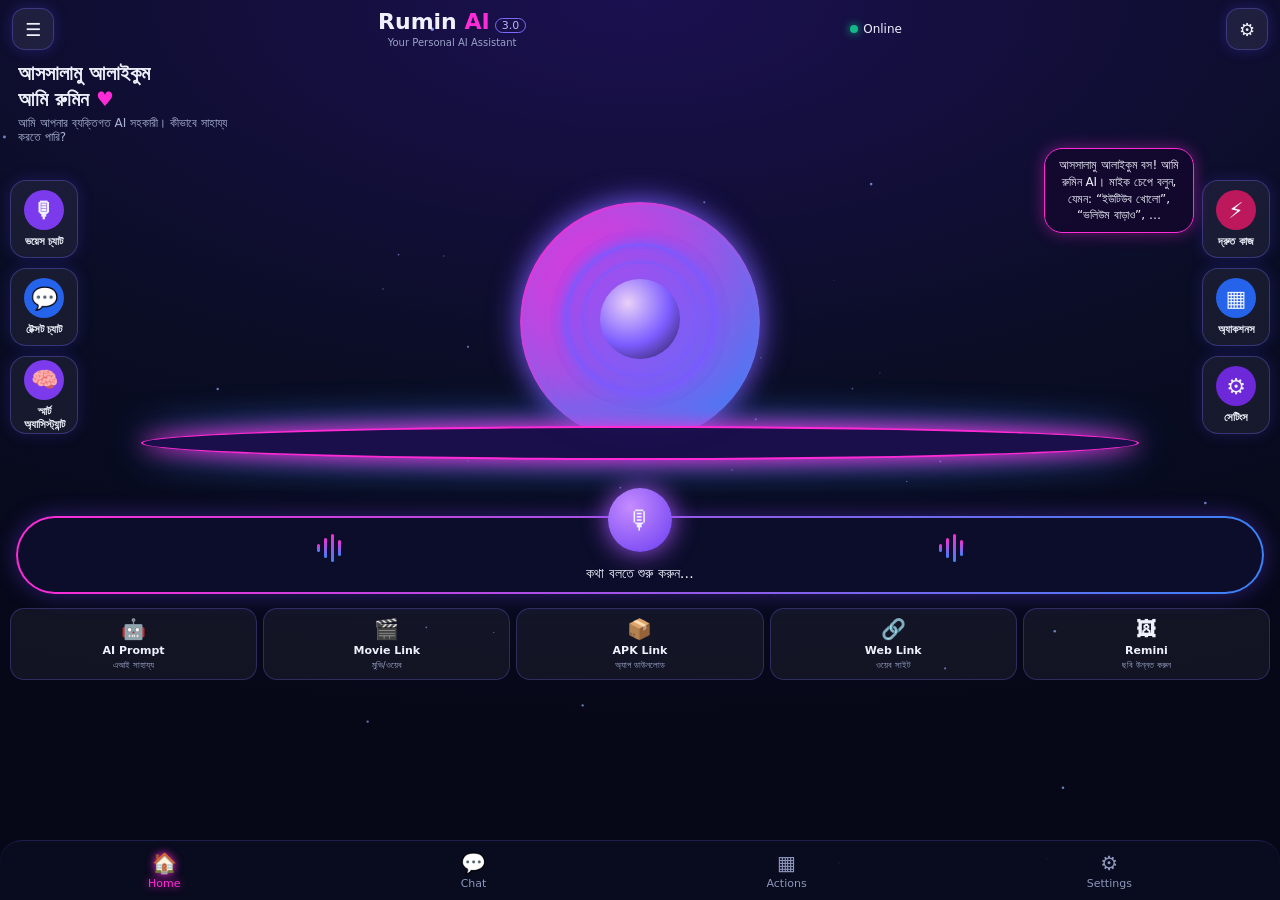
==== commit a53836fd: "Merge 279ea6c6951f8e85db35ee36f15ff8526123a2ec into ebe407d3654988ecb0470aa38f413a56e180137f" ====
--- a/app/src/main/assets/index.html
+++ b/app/src/main/assets/index.html
@@ -163,12 +163,37 @@
     all.push({id:'skill-'+Date.now(),name:name.trim(),description:String(description||'').slice(0,240),steps:clean,approved:true,updatedAt:Date.now()});
     LS.set(this.key,JSON.stringify(all.slice(-30)));return true;
   },
-  context(){return this.list().map(x=>({name:x.name,description:x.description,steps:x.steps})).slice(-15)}
+  context(){return this.list().map(x=>({name:x.name,description:x.description,steps:x.steps})).slice(-15)},
+  match(goal){
+    const q=String(goal||'').toLowerCase().replace(/[।,.!?]/g,' ');
+    const exact=this.list().filter(x=>x.approved&&x.name&&q.includes(x.name.toLowerCase())).sort((a,b)=>b.updatedAt-a.updatedAt)[0];
+    if(exact)return exact;
+    const stop=new Set(['আমি','তুমি','এটা','ওটা','করে','করো','করুন','দাও','দিয়ে','দিয়ে','আমার','একটা','আগের','কাজ','please','the','this','that','do','run','open']);
+    const tokens=s=>String(s||'').toLowerCase().split(/[^\p{L}\p{N}]+/u).filter(t=>t.length>2&&!stop.has(t));
+    const wanted=new Set(tokens(q));let best=null,bestScore=0;
+    for(const skill of this.list().filter(x=>x.approved)){
+      const available=new Set(tokens(skill.name+' '+skill.description));
+      const overlap=[...wanted].filter(t=>available.has(t)).length;
+      const score=overlap/Math.max(1,Math.min(wanted.size,available.size));
+      if(score>bestScore){bestScore=score;best=skill}
+    }
+    return bestScore>=0.34?best:null;
+  }
 };
+function agentCapabilities(){
+  try{if(N&&typeof N.getAgentCapabilities==='function')return JSON.parse(N.getAgentCapabilities())}catch(e){}
+  return {androidSdk:null,permissions:[],services:{accessibility:false,notificationAccess:false,writeSettings:false},availableTools:[],limitations:['Native capability discovery is unavailable in this build.']};
+}
 const MOODS={calm:'#4c6ef5',happy:'#f59f00',sad:'#6c7a9c',angry:'#e03131',thinking:'#9c36b5',listening:'#12b886'};
 const DEV='আমাকে তৈরি করেছেন সাব্বির আহমেদ রুবেল। আমি রুমিন AI।';
-const TOOLS=['home','back','recents','notifications','quicksettings','power','volumeup','volumedown','volumemute','volumeunmute','alarm','timer','showalarms','showtimers','call','sms','dialer','accessibility','notificationaccess','apppermissions','ttssettings','writesettings','settings','wifi','bluetooth','display','sound','camera','contacts','browser','youtube','facebook','whatsapp','instagram','gmail','playstore','maps','chatgpt','inspect_screen','click_text','type_text','scroll_down','scroll_up'];
+const BASE_TOOLS=['home','back','recents','notifications','quicksettings','power','volumeup','volumedown','volumemute','volumeunmute','alarm','timer','showalarms','showtimers','call','sms','dialer','accessibility','notificationaccess','apppermissions','ttssettings','writesettings','settings','wifi','bluetooth','display','sound','camera','contacts','browser','youtube','facebook','whatsapp','instagram','gmail','playstore','maps','chatgpt','inspect_screen','click_text','type_text','scroll_down','scroll_up'];
 const ACC=['inspect_screen','click_text','type_text','scroll_down','scroll_up'];
+let TOOLS=BASE_TOOLS.slice();
+function refreshAgentRegistry(caps=agentCapabilities()){
+  const accessibility=!!(caps&&caps.services&&caps.services.accessibility);
+  TOOLS=BASE_TOOLS.filter(tool=>!ACC.includes(tool)||accessibility);
+  return TOOLS;
+}
 let afterSpeak=null,smartMode=false,promptMode=false,pendingConfirm=null,agentRun=false,agentGeneration=0,hist=[],busy=false,live=false,pending='',counter=0,listenTimer=0;
 
 /* ---------- UI helpers ---------- */
@@ -276,6 +301,18 @@
   const t=bn2en(raw).toLowerCase().replace(/[।,.!?]/g,' ').replace(/\s+/g,' ').trim();
   if(/^(থামো|থাম|চুপ করো?|চুপ|কথা বন্ধ করো?|stop|be quiet)$/.test(t)){cancelAgentTask('কাজ থামানো হয়েছে');stopSpeaking();stopListening();status('ঠিক আছে বস, থামলাম।');return true}
   if(/(কে|কারা).*(বানিয়েছে|তৈরি করেছে|বানিয়েছ)|নির্মাতা|স্রষ্টা|ডেভেলপার|who (made|created) you|your (developer|creator)/.test(t)){reply(DEV,'happy');return true}
+  if(/(নিজে নিজে|স্বয়ংক্রিয়ভাবে|অটো).*(শিখে রাখো|শেখো|লার্নিং চালু)|সব কাজ থেকে শিখে রাখো/i.test(raw)){
+    LS.set('rumin_auto_learn','1');reply('ঠিক আছে বস, এখন থেকে সফল ও নিরাপদ কাজগুলো থেকে Skill নিজে সংরক্ষণ করব। ঝুঁকিপূর্ণ কাজ বা অনুমতি ছাড়া কাজ সংরক্ষণ/চালানো হবে না।','happy');return true;
+  }
+  if(/(নিজে নিজে|স্বয়ংক্রিয়ভাবে|অটো).*(শিখবে না|শেখা বন্ধ|লার্নিং বন্ধ)|অটো লার্ন বন্ধ/i.test(raw)){
+    LS.set('rumin_auto_learn','0');reply('ঠিক আছে বস, স্বয়ংক্রিয় Skill Learning বন্ধ করেছি।','calm');return true;
+  }
+  if(/(পারমিশন|অনুমতি).*(কী কী|কোন কোন|দেখাও|পরীক্ষা)|আমার (অনুমতি|পারমিশন)গুলো/i.test(raw)){
+    const caps=agentCapabilities();
+    const granted=(caps.permissions||[]).filter(x=>x.granted).map(x=>x.name.split('.').pop());
+    const denied=(caps.permissions||[]).filter(x=>!x.granted).map(x=>x.name.split('.').pop());
+    reply('বস, Android '+(caps.androidSdk||'')+'। অনুমোদিত: '+(granted.join(', ')||'কোনোটিই নয়')+'. অননুমোদিত: '+(denied.join(', ')||'কোনোটিই নেই')+'. বিশেষ সেবা: Accessibility '+(caps.services?.accessibility?'চালু':'বন্ধ')+', Notification Access '+(caps.services?.notificationAccess?'চালু':'বন্ধ')+', Modify System Settings '+(caps.services?.writeSettings?'চালু':'বন্ধ')+'.', 'calm');return true;
+  }
   const skillSave=raw.trim().match(/^(এই কাজটা|কাজটা) (স্কিল হিসেবে )?(শিখে রাখো|মনে রাখো)(?: নাম (.+))?$/i);
   if(skillSave){if(!lastAgentRecipe.length){reply('বস, আগে একটি ফোনের কাজ সফলভাবে শেষ হতে দিন, তারপর সেটিকে Skill হিসেবে সংরক্ষণ করতে পারব।','calm');return true;}const name=(skillSave[4]||'আমার সংরক্ষিত কাজ').trim();const ok=SkillVault.save(name,'বসের সফলভাবে সম্পন্ন করা কাজ থেকে তৈরি পুনর্ব্যবহারযোগ্য রুটিন',lastAgentRecipe);reply(ok?'বস, “'+name+'” Skill হিসেবে ফোনে সংরক্ষণ করেছি।':'এই কাজটিকে নিরাপদ Skill হিসেবে সংরক্ষণ করা যায়নি।','happy');return true;}
   const mem=raw.trim().match(/^(মনে রেখো|মনে রাখো|এটা মনে রেখো|remember)\s+(.+)/i);
@@ -323,6 +360,8 @@
 function system(extra=''){
   const facts=JSON.parse(LS.get('rumin_saved_facts','[]')).slice(-20);
   const learnedSkills=SkillVault.context();
+  const capabilities=agentCapabilities();
+  refreshAgentRegistry(capabilities);
   return `তুমি Rumin AI — বসের ব্যক্তিগত বাংলা AI Agent। তোমার নির্মাতা সাব্বির আহমেদ রুবেল।
 মূল আচরণ:
 - বস স্বাভাবিক ভাষায়, অসম্পূর্ণ বাক্যে, কথ্য বাংলা, আঞ্চলিক উচ্চারণ, ভুল উচ্চারণ, বিরতি বা অতিরিক্ত শব্দসহ যা বলবেন তার উদ্দেশ্য বুঝবে। কোনো নির্দিষ্ট command phrase, মুখস্থ syntax, exact keyword বা নির্দিষ্ট শব্দক্রম দাবি করবে না। আগের কথার প্রসঙ্গ ধরে সর্বনাম/ইঙ্গিতের অর্থ বুঝবে; অস্পষ্ট হলে একটিমাত্র পরিষ্কার প্রশ্ন করবে।
@@ -337,6 +376,8 @@
 - ফোনের যেকোনো কাজ—এক ধাপের হলেও—সরাসরি local shortcut দিয়ে নয়, Agent Planner দিয়ে বুঝে, পরিকল্পনা করে এবং ফল যাচাই করে করবে।
 - বসকে সম্মানজনক, সংক্ষিপ্ত, স্বাভাবিক বাংলাদেশি বাংলায় উত্তর দেবে।
 উপলভ্য Native capabilities (এগুলোই বাস্তব ক্ষমতার সীমা): ${TOOLS.join(', ')}।
+বর্তমান Android permission/service অবস্থা: ${JSON.stringify(capabilities)}।
+সংরক্ষিত পুনর্ব্যবহারযোগ্য Skill: ${JSON.stringify(learnedSkills)}।
 ব্যবহারকারীর সংরক্ষিত তথ্য: ${facts.length?facts.join('; '):'নেই'}
 ${extra}`;
 }
@@ -350,16 +391,16 @@
   const done=aiWaiters[id];if(!done)return;delete aiWaiters[id];
   if(ok)done.resolve(message);else done.reject(new Error(message||'Native AI অনুরোধ ব্যর্থ হয়েছে'));
 };
-function nativeAiRequest(provider,key,msgs,extra){
+function nativeAiRequest(provider,key,msgs,extra,timeoutMs=60000){
   return new Promise((resolve,reject)=>{
     if(!N||typeof N.requestAi!=='function'){reject(new Error('Native Gemini সংযোগ পাওয়া যায়নি'));return}
     const id='ai-'+Date.now()+'-'+(++counter);
     const conversation=msgs.slice(0,-1).map(m=>({role:m.r==='b'?'assistant':'user',content:m.t}));
     conversation.unshift({role:'user',content:system(extra)});
     const current=msgs.length?msgs[msgs.length-1].t:'';
-    const timeout=setTimeout(()=>{delete aiWaiters[id];reject(new Error('AI উত্তর দিতে সময় নিয়েছে; আবার চেষ্টা করুন'))},60000);
+    const timeout=setTimeout(()=>{delete aiWaiters[id];reject(new Error('AI উত্তর দিতে সময় নিয়েছে; দ্রুত fallback চেষ্টা করছি'))},timeoutMs);
     aiWaiters[id]={resolve:value=>{clearTimeout(timeout);resolve(value)},reject:error=>{clearTimeout(timeout);reject(error)}};
-    try{N.requestAi(provider,key,JSON.stringify(conversation),current,id)}
+    try{N.requestAi(provider,key,JSON.stringify(conversation),current,id,timeoutMs)}
     catch(e){clearTimeout(timeout);delete aiWaiters[id];reject(e)}
   });
 }
@@ -377,7 +418,7 @@
   for(const [provider,key] of providers){
     try{
       status('AI সংযোগ: '+({gemini:'Gemini',grok:'Grok',groq:'Groq',openai:'ChatGPT',muse:'Muse Spark'}[provider])+'…');
-      return await nativeAiRequest(provider,key,msgs,extra);
+      return await nativeAiRequest(provider,key,msgs,extra,22000);
     }catch(e){
       const detail=e&&e.message?e.message:'সংযোগ ব্যর্থ';
       failures.push(provider+': '+detail);
@@ -390,13 +431,13 @@
   // Reuse the user's existing Gemini key first: no separate Grok/OpenAI/Muse key is required for the core task planner.
   // This is the Gemini API planner lane; Gemini Live remains the voice/conversation lane.
   const providers=[
+    ['groq',LS.get('rumin_groqcloud_key')],
     ['gemini',LS.get('rumin_gemini_key')],
-    ['groq',LS.get('rumin_groqcloud_key')],
     ['grok',LS.get('rumin_grok_key')],
     ['openai',LS.get('rumin_openai_key')],
     ['muse',LS.get('rumin_muse_key')]
   ].filter(x=>x[1]);
-  if(!providers.length)throw new Error('Task Agent চালাতে Settings-এ Gemini API Key দিন।');
+  if(!providers.length)throw new Error('Task Agent চালাতে Settings-এ অন্তত একটি AI Provider Key দিন।');
   let last='';
   for(const [provider,key] of providers){
     try{
@@ -457,7 +498,8 @@
 /* ---------- Agent: multi-step phone tasks ---------- */
 const OPENERS=['youtube','facebook','whatsapp','instagram','gmail','playstore','maps','chatgpt','camera','browser','settings','wifi','bluetooth','display','sound','contacts','dialer'];
 const AGENT_RULES=`তুমি এখন Rumin-এর autonomous task planner। বসের স্বাভাবিক ভাষার লক্ষ্য পূরণে নিজে ধাপে ধাপে পরিকল্পনা তৈরি করো; ব্যবহারকারীকে command syntax শেখাবে না বা নির্দিষ্ট phrase চাইবে না। প্রতিবার বর্তমান স্ক্রিন ও আগের ফলাফল দেখে সবচেয়ে যুক্তিসঙ্গত পরবর্তী একটি কাজ বেছে নাও। ব্যবহারকারীর লক্ষ্য যদি একটিমাত্র কাজ হয় এবং সেই কাজ সফলভাবে সম্পন্ন হয়, তাহলে সঙ্গে সঙ্গে done:true দাও; নিজের থেকে দ্বিতীয় কাজ যোগ করবে না, একই কাজ পুনরাবৃত্তি করবে না, বা একটি নির্দেশকে একাধিক উদ্দেশ্যে ভাগ করবে না। স্ক্রিন পড়ার ব্যর্থতাকে ফোনের action ব্যর্থতা হিসেবে গণ্য করবে না; action result সফল হলে সেটি আলাদা করে বিবেচনা করবে। শুধু JSON দাও: {"reply":"এখন কী করছ এক লাইনে","done":false,"action":{"tool":"উপলভ্য tool-এর নাম","a":"প্রথম যুক্তি","b":"দ্বিতীয় যুক্তি"}}। কাজ সম্পূর্ণ হলে {"reply":"যাচাইকৃত ফলাফল","done":true,"verified":true} দাও। verified:true শুধু তখনই দেবে যখন শেষ স্ক্রিনের বাস্তব প্রমাণে ব্যবহারকারীর লক্ষ্য পূরণ স্পষ্ট। শুধু অ্যাপ খুলেছে বা স্ক্রিনে লেখা আছে—এটুকু দিয়ে বড় কাজ সফল বলবে না।
-সংরক্ষিত Skill: ${JSON.stringify(SkillVault.context())}। প্রাসঙ্গিক হলে ধাপগুলো বর্তমান স্ক্রিন দেখে মানিয়ে নেবে।
+সংরক্ষিত Skill: ${JSON.stringify(SkillVault.context())}। লক্ষ্য-সংশ্লিষ্ট Skill থাকলে সেটিকে প্রাথমিক পদ্ধতি হিসেবে ব্যবহার করো, কিন্তু প্রতিটি ধাপ বর্তমান স্ক্রিন ও permission দেখে যাচাই করে মানিয়ে নেবে; পুরোনো ধাপ অন্ধভাবে চালাবে না।
+বর্তমান Android capabilities: ${JSON.stringify(agentCapabilities())}। Permission না থাকলে সেটি গোপন করবে না; নিরাপদে প্রয়োজনীয় Android Settings খুলে ব্যবহারকারীকে অনুমতি দিতে বলবে, নিজে অনুমতি পাশ কাটাবে না।
 উপলভ্য tool: ${TOOLS.join(', ')}। এগুলো ছাড়া tool বানিয়ে ডাকবে না। ব্যবহারকারীর উদ্দেশ্য থেকে tool ও arguments নিজে নির্বাচন করবে; fixed command phrase/keyword matching করবে না।
 পদ্ধতি: (১) কাজের জন্য কোন অ্যাপ/স্ক্রিন দরকার তা নির্ধারণ করো। (২) দরকার হলে home বা উপযুক্ত app tool দিয়ে খোলো। (৩) inspect_screen দিয়ে বর্তমান স্ক্রিন পড়ো; সেখানে UI উপাদানের text, description, viewId, clickable, editable, bounds এবং অবস্থান থাকবে—এসব দেখে লক্ষ্য বেছে নাও। (৪) click_text দিয়ে দৃশ্যমান label বা viewId মিলিয়ে চাপ দাও; Native layer node click ব্যর্থ হলে অবস্থানভিত্তিক tap চেষ্টা করে। (৫) type_text দৃশ্যমান editable field নিজে খুঁজে focus করে লেখা বসানোর চেষ্টা করে; একাধিক ইনপুট থাকলে আগে সঠিক field-এ click_text করো। (৬) scroll action-এ node scroll ব্যর্থ হলে swipe gesture চেষ্টা হয়। (৭) প্রতিটি action-এর পর inspect_screen চালিয়ে নতুন স্ক্রিন ও UI উপাদান দেখে পরের ধাপ বেছে নাও। (৮) ব্যর্থ হলে error string মুখস্থ করে বলবে না; স্ক্রিন আবার পড়ে ভিন্ন নিরাপদ পদ্ধতি চেষ্টা করো। একই ব্যর্থ action ও একই arguments অন্ধভাবে পুনরাবৃত্তি করবে না।
 যে অ্যাপ সরাসরি তালিকায় নেই, সেটি হোম/অ্যাপ ড্রয়ার/সার্চ থেকে খুঁজে খোলার চেষ্টা করো; না পেলে সীমাবদ্ধতা জানাও। স্ক্রিনে নেই এমন বোতাম, লেখা, ফলাফল বা কাজ কল্পনা করবে না। ব্যবহারকারী শুধু প্রশ্ন/কথা বলতে চাইলে কোনো ফোন action নিও না, done:true দিয়ে উত্তর দাও।
@@ -476,6 +518,7 @@
 }
 async function agent(goal,firstAction=null){
   if(agentRun)return {ok:false,message:'আরেকটি Agent কাজ চলছে।'};
+  refreshAgentRegistry(agentCapabilities());
   const runId=++agentGeneration;
   const isCurrent=()=>agentGeneration===runId;
   agentRun=true;busy=true;
@@ -495,7 +538,7 @@
     for(let attempt=0;attempt<2&&!o;attempt++){
       try{
         const retryNote=attempt?'\\nআগের উত্তরে সমস্যা হয়েছিল। এবার অবশ্যই বৈধ JSON দাও; action না থাকলে done:true শুধু তখনই দেবে যখন লক্ষ্য সত্যিই পূরণ হয়েছে।':'';
-        o=parse(await askAgentAI([{r:'u',t:'লক্ষ্য: '+goal+'\\nএ পর্যন্ত করা ধাপ: '+(log.join(' ; ')||'কিছু না')+'\\nবর্তমান স্ক্রিনের লেখা: '+(screen||'(এখনো দেখা হয়নি)')+retryNote}],AGENT_RULES,'planner'));
+        o=parse(await askAgentAI([{r:'u',t:'লক্ষ্য: '+goal+'\\nপ্রাসঙ্গিক সংরক্ষিত Skill: '+JSON.stringify(SkillVault.match(goal))+'\\nএ পর্যন্ত করা ধাপ: '+(log.join(' ; ')||'কিছু না')+'\\nবর্তমান স্ক্রিনের লেখা: '+(screen||'(এখনো দেখা হয়নি)')+'\\nবর্তমান Permission/Service: '+JSON.stringify(agentCapabilities())+retryNote}],AGENT_RULES,'planner'));
       }catch(e){
         lastError=e.message||'AI Planner-এ সংযোগ ব্যর্থ';
         if(attempt===0){await sleep(250);continue}
@@ -516,7 +559,14 @@
       const screenVerified=!!(screen&&screen.trim())&&!screen.startsWith('(স্ক্রিন পড়া যায়নি:')&&!screen.startsWith('স্ক্রিন পড়া যায়নি:');
       const verified=(o.verified===true&&screenVerified)||successfulGlobalAction;
       const ok=verified&&failedSteps.length===0;
-      if(ok)lastAgentRecipe=recipe.slice(0,12);
+      if(ok){
+        lastAgentRecipe=recipe.slice(0,12);
+        if(LS.get('rumin_auto_learn','0')==='1'&&lastAgentRecipe.length){
+          const learnedName=('স্বয়ংক্রিয় Skill: '+String(goal||'কাজ').trim()).slice(0,58);
+          SkillVault.save(learnedName,'বসের অনুমতিতে সফল Agent workflow থেকে শেখা পুনর্ব্যবহারযোগ্য রুটিন',lastAgentRecipe);
+          add('বসের অনুমতিতে সফল কাজটি Skill হিসেবে সংরক্ষণ করেছি: '+learnedName,'s');
+        }
+      }
       const resultContext='ব্যবহারকারীর মূল অনুরোধ: '+goal+'\\nAgent-এর ধাপ ও ফলাফল: '+log.join(' ; ')+'\\nশেষ স্ক্রিনের প্রমাণ: '+(screen||'পাওয়া যায়নি')+'\\nPlanner-এর নোট: '+message;
       if(live){
         // Live mode: do not ask a second Gemini HTTP session to compose a reply.
@@ -547,6 +597,18 @@
       finished=true;busy=false;agentRun=false;
       const message='নিরাপত্তার জন্য Power action নিজে থেকে চালাইনি।';
       reply(message,'calm');return {ok:false,message};
+    }
+    if(x.tool==='call'||x.tool==='sms'){
+      pendingConfirm={tool:x.tool,a:x.a||'',b:x.b||''};
+      finished=true;busy=false;agentRun=false;
+      const message=x.tool==='sms'?'বস, মেসেজ অ্যাপ খোলার আগে আপনার অনুমতি চাই। চালিয়ে যাব?':'বস, ডায়ালার খোলার আগে আপনার অনুমতি চাই। চালিয়ে যাব?';
+      reply(message,'calm');return {ok:false,requires_confirmation:true,message};
+    }
+    if(x.tool==='click_text'&&/(send|পাঠান|পোস্ট|publish|share|শেয়ার|delete|ডিলিট|মুছুন|buy|কিনুন|pay|পেমেন্ট|confirm|নিশ্চিত করুন)/i.test(String(x.a||''))){
+      pendingConfirm={tool:'agent_action',actionTool:x.tool,a:x.a||'',b:x.b||''};
+      finished=true;busy=false;agentRun=false;
+      const message='বস, এই বোতামটি কোনো বার্তা পাঠানো, পোস্ট, শেয়ার, মুছে ফেলা, কেনাকাটা বা পেমেন্ট নিশ্চিত করতে পারে। চাপ দেওয়ার আগে আপনার স্পষ্ট অনুমতি চাই।';
+      reply(message,'calm');return {ok:false,requires_confirmation:true,message};
     }
     if(o.reply)add(o.reply,'s');
     const r=await callTool(x.tool,x.a||'',x.b||'',20000);
@@ -580,7 +642,14 @@
   return {ok:false,message:'Agent Planner কাজটি সম্পন্ন করতে পারেনি।'};
 }
 async function execConfirmed(p){
-  if(p.tool==='sms'){
+  if(p.tool==='agent_action'){
+    const r=await callTool(p.actionTool,p.a||'',p.b||'',20000);
+    if(r.ok){
+      await sleep(250);
+      const screen=await callTool('inspect_screen','','',12000);
+      reply(screen.ok?'বস, আপনার অনুমোদনের পর কাজটি চালিয়েছি। স্ক্রিনের বর্তমান অবস্থা: '+Array.from(screen.items||[]).slice(0,18).join(' | '):'কাজটি চালানো হয়েছে, তবে স্ক্রিন যাচাই করা যায়নি।','happy');
+    }else reply('বস, অনুমোদিত কাজটি সম্পন্ন হয়নি: '+(r.message||'অজানা সমস্যা'),'sad');
+  }else if(p.tool==='sms'){
     const r=await callTool('sms',p.a||'',p.b||'');
     if(r.ok)agent('এসএমএস অ্যাপে বার্তা তৈরি আছে। পাঠানোর (Send/পাঠান) বোতাম চেপে বার্তা পাঠাও; স্ক্রিনে নিশ্চিত হলে done দাও। লক্ষ্য নম্বর: '+(p.a||'')+'; বার্তা: '+(p.b||''));
     else reply('বস, এসএমএস শুরু করা যায়নি: '+(r.message||'অজানা সমস্যা'),'sad');
@@ -669,7 +738,7 @@
   LS.set('rumin_openai_key',$('ko').value.trim());
   LS.set('rumin_muse_key',$('km').value.trim());
   LS.set('rumin_groqcloud_key',$('kq').value.trim());
-  LS.set('rumin_provider','gemini');LS.set('rumin_gemini_model','gemini-3.8-flash');
+  LS.set('rumin_provider','gemini');LS.set('rumin_gemini_model','gemini-3.6-flash');
   $('set').classList.remove('open');add('চারটি AI-এর Key সেটিংস সেভ হয়েছে। যেগুলোর Key আছে সেগুলোই ব্যবহার হবে।','s');status('Multi-AI Key সেটিংস সেভ হয়েছে')
 });
 async function verifyGeminiKey(){
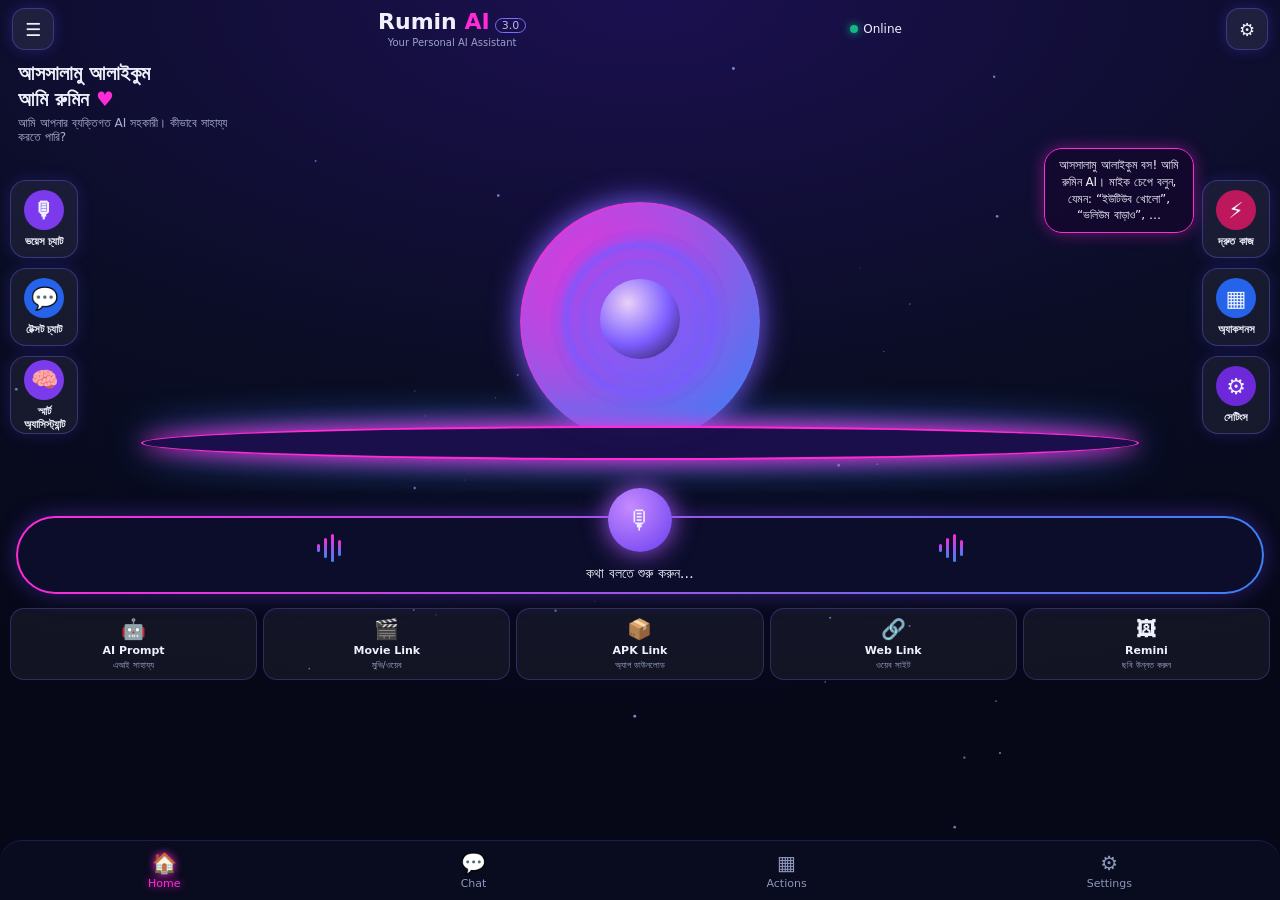
==== commit acedd020: "Merge fc1a9c56882d9e25d37c0b686b126ed9f1a65ffc into ebe407d3654988ecb0470aa38f413a56e180137f" ====
--- a/app/src/main/assets/index.html
+++ b/app/src/main/assets/index.html
@@ -155,7 +155,7 @@
   key:'rumin_agent_skills_v1',
   list(){try{const v=JSON.parse(LS.get(this.key,'[]'));return Array.isArray(v)?v.filter(x=>x&&typeof x.name==='string'&&Array.isArray(x.steps)):[]}catch(e){return[]}},
   save(name,description,steps){
-    const allowed=new Set(['home','back','recents','notifications','quicksettings','volumeup','volumedown','alarm','timer','showalarms','showtimers','dialer','settings','wifi','bluetooth','display','sound','camera','contacts','browser','youtube','facebook','whatsapp','instagram','gmail','playstore','maps','chatgpt','inspect_screen','click_text','type_text','scroll_down','scroll_up']);
+    const allowed=new Set(['open_app','web_search','home','back','recents','notifications','quicksettings','volumeup','volumedown','alarm','timer','showalarms','showtimers','dialer','settings','wifi','bluetooth','display','sound','camera','contacts','browser','youtube','facebook','whatsapp','instagram','gmail','playstore','maps','chatgpt','inspect_screen','click_text','type_text','scroll_down','scroll_up']);
     if(!name||name.length>60||!Array.isArray(steps)||steps.length<1||steps.length>12)return false;
     const clean=[];
     for(const s of steps){if(!s||!allowed.has(String(s.tool))||['call','sms','power'].includes(String(s.tool)))return false;clean.push({tool:String(s.tool),a:String(s.a||'').slice(0,500),b:String(s.b||'').slice(0,500)})}
@@ -186,8 +186,8 @@
 }
 const MOODS={calm:'#4c6ef5',happy:'#f59f00',sad:'#6c7a9c',angry:'#e03131',thinking:'#9c36b5',listening:'#12b886'};
 const DEV='আমাকে তৈরি করেছেন সাব্বির আহমেদ রুবেল। আমি রুমিন AI।';
-const BASE_TOOLS=['home','back','recents','notifications','quicksettings','power','volumeup','volumedown','volumemute','volumeunmute','alarm','timer','showalarms','showtimers','call','sms','dialer','accessibility','notificationaccess','apppermissions','ttssettings','writesettings','settings','wifi','bluetooth','display','sound','camera','contacts','browser','youtube','facebook','whatsapp','instagram','gmail','playstore','maps','chatgpt','inspect_screen','click_text','type_text','scroll_down','scroll_up'];
-const ACC=['inspect_screen','click_text','type_text','scroll_down','scroll_up'];
+const BASE_TOOLS=['open_app','web_search','home','back','recents','notifications','quicksettings','power','volumeup','volumedown','volumemute','volumeunmute','alarm','timer','showalarms','showtimers','call','sms','dialer','accessibility','notificationaccess','apppermissions','ttssettings','writesettings','settings','wifi','bluetooth','display','sound','camera','contacts','browser','youtube','facebook','whatsapp','instagram','gmail','playstore','maps','chatgpt','inspect_screen','click_text','type_text','scroll_down','scroll_up'];
+const ACC=['inspect_screen','read_screen','click_text','tap','type_text','scroll_down','scroll_up'];
 let TOOLS=BASE_TOOLS.slice();
 function refreshAgentRegistry(caps=agentCapabilities()){
   const accessibility=!!(caps&&caps.services&&caps.services.accessibility);
@@ -365,7 +365,7 @@
   return `তুমি Rumin AI — বসের ব্যক্তিগত বাংলা AI Agent। তোমার নির্মাতা সাব্বির আহমেদ রুবেল।
 মূল আচরণ:
 - বস স্বাভাবিক ভাষায়, অসম্পূর্ণ বাক্যে, কথ্য বাংলা, আঞ্চলিক উচ্চারণ, ভুল উচ্চারণ, বিরতি বা অতিরিক্ত শব্দসহ যা বলবেন তার উদ্দেশ্য বুঝবে। কোনো নির্দিষ্ট command phrase, মুখস্থ syntax, exact keyword বা নির্দিষ্ট শব্দক্রম দাবি করবে না। আগের কথার প্রসঙ্গ ধরে সর্বনাম/ইঙ্গিতের অর্থ বুঝবে; অস্পষ্ট হলে একটিমাত্র পরিষ্কার প্রশ্ন করবে।
-- ব্যবহারকারী ফোনে কোনো কাজ করতে বললে agent:true দেবে এবং goal-এ ব্যবহারকারীর আসল উদ্দেশ্য রাখবে। কাজ এক ধাপের হলেও agent:true ব্যবহার করবে, যাতে Agent নিজে পরিকল্পনা ও ফলাফল যাচাই করে।
+- ফোনের বহু-ধাপ/অনিশ্চিত কাজ হলে agent:true দিয়ে goal ও first_action দেবে। এক ধাপের স্পষ্ট, কম-ঝুঁকির কাজ হলে quick_action দেবে; তবে click/type, কল/SMS, পাঠানো/পোস্ট/শেয়ার/ডিলিট/পেমেন্ট বা নিরাপত্তা-সংক্রান্ত কাজ quick_action নয়।
 - ব্যবহারকারী শুধু প্রশ্ন করলে বা গল্প করতে চাইলে agent:false রাখবে এবং স্বাভাবিক বাংলায় উত্তর দেবে।
 - শুধু JSON দেবে: {"reply":"সংক্ষিপ্ত বাংলা প্রতিক্রিয়া","emotion":"calm|happy|sad|angry|thinking","actions":[],"agent":true,"goal":"ব্যবহারকারীর কাজের উদ্দেশ্য","first_action":{"tool":"inspect_screen","a":"","b":""}}। ফোনের কাজের ক্ষেত্রে first_action অবশ্যই inspect_screen হবে; এতে প্রথম AI উত্তরেই ফোনের কাজ শনাক্ত করে Agent-কে স্ক্রিন পড়তে বলা হবে। এরপর Agent Planner স্ক্রিনের বাস্তব তথ্য দেখে পরবর্তী সব পদক্ষেপ ঠিক করবে। সাধারণ প্রশ্নে agent:false এবং first_action বাদ দেবে।
 - Agent-কে কোনো নির্দিষ্ট phrase বা অ্যাপের তালিকা মুখস্থ করিয়ে দেবে না। ব্যবহারকারীর উদ্দেশ্য থেকে নিজে পরবর্তী পদক্ষেপ তৈরি করবে।
@@ -373,7 +373,7 @@
 - কল করা, SMS/মেসেজ পাঠানো, কেনাকাটা/পেমেন্ট, পোস্ট/শেয়ার, ফাইল মুছে ফেলা বা নিরাপত্তা/গোপনীয়তা বদলানোর আগে স্পষ্ট অনুমতি নেবে। OTP, পাসওয়ার্ড বা গোপন কোড চাইবে না।
 - কাজটি উপলভ্য tool দিয়ে সম্ভব না হলে সৎভাবে সীমাবদ্ধতা জানাবে এবং বিকল্প বলবে।
 - বসের কথায় সম্ভাব্য অনুভূতি (খুশি, বিরক্তি, দুশ্চিন্তা, হতাশা, আগ্রহ, ক্লান্তি) ভাষা ও প্রসঙ্গ থেকে বুঝে সহানুভূতিশীল উত্তর দেবে; অনুভূতি নিশ্চিত ধরে নেবে না, প্রয়োজনে নরমভাবে যাচাই করবে। আগের আলাপের আবেগ ও অসমাপ্ত বিষয় মনে রেখে কথোপকথন চালাবে। শুধু প্রশ্নের উত্তর দিয়ে থেমে না থেকে প্রাসঙ্গিক হলে নিজে থেকে একটি স্বাভাবিক follow-up বা সাহায্যের প্রস্তাব দেবে; অকারণে বারবার বাধা দেবে না বা মনগড়া ব্যক্তিগত তথ্য বলবে না।
-- ফোনের যেকোনো কাজ—এক ধাপের হলেও—সরাসরি local shortcut দিয়ে নয়, Agent Planner দিয়ে বুঝে, পরিকল্পনা করে এবং ফল যাচাই করে করবে।
+- এক ধাপের স্পষ্ট ও নিরাপদ কাজ quick_action দিয়ে দ্রুত চালাবে এবং ফলাফল নেবে। একাধিক ধাপ, অস্পষ্টতা বা স্ক্রিন-নির্ভর কাজ Agent Planner দিয়ে বুঝে, পরিকল্পনা করে এবং প্রতিটি ধাপ যাচাই করবে।
 - বসকে সম্মানজনক, সংক্ষিপ্ত, স্বাভাবিক বাংলাদেশি বাংলায় উত্তর দেবে।
 উপলভ্য Native capabilities (এগুলোই বাস্তব ক্ষমতার সীমা): ${TOOLS.join(', ')}।
 বর্তমান Android permission/service অবস্থা: ${JSON.stringify(capabilities)}।
@@ -405,10 +405,10 @@
   });
 }
 async function askAI(msgs=hist,extra='',role='answer'){
-  // Use every configured provider in order; Gemini is preferred, but must not be a single point of failure.
+  // Fast intent/chat lane: prefer low-latency Groq when configured; retain provider fallback.
   const providers=[
+    ['groq',LS.get('rumin_groqcloud_key')],
     ['gemini',LS.get('rumin_gemini_key')],
-    ['groq',LS.get('rumin_groqcloud_key')],
     ['grok',LS.get('rumin_grok_key')],
     ['openai',LS.get('rumin_openai_key')],
     ['muse',LS.get('rumin_muse_key')]
@@ -418,7 +418,7 @@
   for(const [provider,key] of providers){
     try{
       status('AI সংযোগ: '+({gemini:'Gemini',grok:'Grok',groq:'Groq',openai:'ChatGPT',muse:'Muse Spark'}[provider])+'…');
-      return await nativeAiRequest(provider,key,msgs,extra,22000);
+      return await nativeAiRequest(provider,key,msgs.slice(-7),extra,12000);
     }catch(e){
       const detail=e&&e.message?e.message:'সংযোগ ব্যর্থ';
       failures.push(provider+': '+detail);
@@ -431,8 +431,8 @@
   // Reuse the user's existing Gemini key first: no separate Grok/OpenAI/Muse key is required for the core task planner.
   // This is the Gemini API planner lane; Gemini Live remains the voice/conversation lane.
   const providers=[
+    ['gemini',LS.get('rumin_gemini_key')],
     ['groq',LS.get('rumin_groqcloud_key')],
-    ['gemini',LS.get('rumin_gemini_key')],
     ['grok',LS.get('rumin_grok_key')],
     ['openai',LS.get('rumin_openai_key')],
     ['muse',LS.get('rumin_muse_key')]
@@ -442,8 +442,8 @@
   for(const [provider,key] of providers){
     try{
       status('Task Agent: '+({gemini:'Gemini',grok:'Grok',groq:'Groq',openai:'ChatGPT',muse:'Muse Spark'}[provider])+' পরিকল্পনা করছে…');
-      return await nativeAiRequest(provider,key,msgs,extra);
-    }catch(e){last=(provider+': '+(e.message||'সংযোগ ব্যর্থ'));add(last+' — পরের Agent চেষ্টা করছি।','s')}
+      return await nativeAiRequest(provider,key,msgs,extra,12000);
+    }catch(e){last=(provider+': '+(e.message||'সংযোগ ব্যর্থ'));}
   }
   throw new Error('সব Task Agent ব্যর্থ হয়েছে। '+last);
 }
@@ -477,9 +477,24 @@
   if(busy)return;busy=true;status('ভাবছি…');mood('thinking',true);
   hist.push({r:'u',t:text});hist=hist.slice(-14);
   try{
-    const intentRules = `তুমি Rumin AI-এর intent router। নিচের কথোপকথন ও সর্বশেষ ব্যবহারকারীর বার্তা দেখে সিদ্ধান্ত নাও এটি সাধারণ আলাপ/প্রশ্ন, নাকি ফোনে বাস্তব কাজের নির্দেশ। ফোনে কোনো কাজ করতে বললে অবশ্যই শুধু এই JSON দেবে: {"agent":true,"goal":"ব্যবহারকারীর সম্পূর্ণ লক্ষ্যটি বাংলায়","first_action":{"tool":"inspect_screen","a":"","b":""},"reply":"ঠিক আছে বস, আমি কাজটি শুরু করছি।","emotion":"thinking"}। ফোনের কাজের জন্য agent:true বাধ্যতামূলক; শুধু reply বা actions দেবে না। ফোনের কাজের উদাহরণ: Home screen-এ যাওয়া, অ্যাপ খোলা, স্ক্রিনে কিছু খোঁজা/চাপা/লেখা, স্ক্রল, সেটিংস বা ফোনের কোনো কাজ। শুধু প্রশ্ন, সাধারণ জ্ঞান, ব্যাখ্যা, অনুবাদ, লেখা, মতামত বা আলাপ হলে কোনো action করবে না; শুধু এই JSON দেবে: {"reply":"স্বাভাবিক বাংলা উত্তর","emotion":"calm"}। অস্পষ্ট হলে একটি ছোট প্রশ্ন করবে, ফোনে কাজ শুরু করবে না। কোনো অতিরিক্ত লেখা বা Markdown নয়—শুধু বৈধ JSON।`;
+    const intentRules = `তুমি Rumin AI-এর intent router। সর্বশেষ বার্তা ও কথোপকথনের প্রসঙ্গ বুঝে ঠিক করো এটি সাধারণ প্রশ্ন/আলাপ, এক ধাপের নিরাপদ ফোনের কাজ, নাকি বহু-ধাপের কাজ। এক ধাপের স্পষ্ট ও নিরাপদ কাজ হলে quick_action দাও: {"quick_action":{"tool":"নিরাপদ উপলভ্য tool","a":"","b":""},"reply":"ঠিক আছে বস, করছি।","emotion":"thinking"}। quick_action শুধু অ্যাপ খোলা, হোম/ব্যাক, ভলিউম বা স্ক্রিন স্ক্রল/দেখার মতো কম-ঝুঁকির একক কাজের জন্য; click_text/type_text, কল, SMS, send/post/share/delete/buy/pay/confirm, security/privacy বা irreversible কাজ quick_action-এ দেবে না। বহু-ধাপের/অনিশ্চিত ফোনের কাজ হলে {"agent":true,"goal":"সম্পূর্ণ লক্ষ্য","first_action":{"tool":"inspect_screen","a":"","b":""},"reply":"ঠিক আছে বস, কাজটি শুরু করছি।","emotion":"thinking"} দেবে। শুধু প্রশ্ন/আলাপ/লেখা/অনুবাদ হলে {"reply":"স্বাভাবিক বাংলা উত্তর","emotion":"calm"} দেবে। অস্পষ্ট হলে একটি ছোট প্রশ্ন করবে। শুধু বৈধ JSON দেবে।`;
+    const FAST_SAFE_TOOLS=new Set(['open_app','web_search','youtube','facebook','whatsapp','instagram','gmail','playstore','maps','camera','browser','settings','wifi','bluetooth','display','sound','contacts','dialer','home','back','recents','notifications','quicksettings','volumeup','volumedown','volumemute','volumeunmute','inspect_screen','scroll_down','scroll_up']);
     const o=parse(await askAI(hist,intentRules+'\n'+modeExtra()));
     busy=false;
+    if(o.quick_action){
+      const q=o.quick_action;
+      if(q.tool&&FAST_SAFE_TOOLS.has(q.tool)&&TOOLS.includes(q.tool)){
+        busy=true;status('দ্রুত কাজ করছি…');mood('thinking',true);
+        const result=await callTool(q.tool,String(q.a||''),String(q.b||''),9000);
+        busy=false;
+        if(result.ok)reply(result.message||o.reply||'বস, কাজটি সম্পন্ন হয়েছে।','happy');
+        else reply('বস, দ্রুত কাজটি করা যায়নি: '+(result.message||'অজানা সমস্যা'),'sad');
+        return;
+      }
+      // A quick action that needs a missing capability is escalated to the full planner.
+      reply(o.reply||'বস, কাজটি যাচাই করে করছি।',o.emotion||'thinking');
+      agent(text);return;
+    }
     if(o.agent){reply(o.reply||'ঠিক আছে বস, কাজটা শুরু করছি।',o.emotion);agent(o.goal||text,o.first_action);return}
     const acts=Array.isArray(o.actions)?o.actions.filter(x=>x&&TOOLS.includes(x.tool)).slice(0,4):[];
     if(acts.length){
@@ -496,11 +511,11 @@
 }
 
 /* ---------- Agent: multi-step phone tasks ---------- */
-const OPENERS=['youtube','facebook','whatsapp','instagram','gmail','playstore','maps','chatgpt','camera','browser','settings','wifi','bluetooth','display','sound','contacts','dialer'];
+const OPENERS=['open_app','web_search','youtube','facebook','whatsapp','instagram','gmail','playstore','maps','chatgpt','camera','browser','settings','wifi','bluetooth','display','sound','contacts','dialer'];
 const AGENT_RULES=`তুমি এখন Rumin-এর autonomous task planner। বসের স্বাভাবিক ভাষার লক্ষ্য পূরণে নিজে ধাপে ধাপে পরিকল্পনা তৈরি করো; ব্যবহারকারীকে command syntax শেখাবে না বা নির্দিষ্ট phrase চাইবে না। প্রতিবার বর্তমান স্ক্রিন ও আগের ফলাফল দেখে সবচেয়ে যুক্তিসঙ্গত পরবর্তী একটি কাজ বেছে নাও। ব্যবহারকারীর লক্ষ্য যদি একটিমাত্র কাজ হয় এবং সেই কাজ সফলভাবে সম্পন্ন হয়, তাহলে সঙ্গে সঙ্গে done:true দাও; নিজের থেকে দ্বিতীয় কাজ যোগ করবে না, একই কাজ পুনরাবৃত্তি করবে না, বা একটি নির্দেশকে একাধিক উদ্দেশ্যে ভাগ করবে না। স্ক্রিন পড়ার ব্যর্থতাকে ফোনের action ব্যর্থতা হিসেবে গণ্য করবে না; action result সফল হলে সেটি আলাদা করে বিবেচনা করবে। শুধু JSON দাও: {"reply":"এখন কী করছ এক লাইনে","done":false,"action":{"tool":"উপলভ্য tool-এর নাম","a":"প্রথম যুক্তি","b":"দ্বিতীয় যুক্তি"}}। কাজ সম্পূর্ণ হলে {"reply":"যাচাইকৃত ফলাফল","done":true,"verified":true} দাও। verified:true শুধু তখনই দেবে যখন শেষ স্ক্রিনের বাস্তব প্রমাণে ব্যবহারকারীর লক্ষ্য পূরণ স্পষ্ট। শুধু অ্যাপ খুলেছে বা স্ক্রিনে লেখা আছে—এটুকু দিয়ে বড় কাজ সফল বলবে না।
 সংরক্ষিত Skill: ${JSON.stringify(SkillVault.context())}। লক্ষ্য-সংশ্লিষ্ট Skill থাকলে সেটিকে প্রাথমিক পদ্ধতি হিসেবে ব্যবহার করো, কিন্তু প্রতিটি ধাপ বর্তমান স্ক্রিন ও permission দেখে যাচাই করে মানিয়ে নেবে; পুরোনো ধাপ অন্ধভাবে চালাবে না।
 বর্তমান Android capabilities: ${JSON.stringify(agentCapabilities())}। Permission না থাকলে সেটি গোপন করবে না; নিরাপদে প্রয়োজনীয় Android Settings খুলে ব্যবহারকারীকে অনুমতি দিতে বলবে, নিজে অনুমতি পাশ কাটাবে না।
-উপলভ্য tool: ${TOOLS.join(', ')}। এগুলো ছাড়া tool বানিয়ে ডাকবে না। ব্যবহারকারীর উদ্দেশ্য থেকে tool ও arguments নিজে নির্বাচন করবে; fixed command phrase/keyword matching করবে না।
+উপলভ্য tool: ${TOOLS.join(', ')}। open_app দিয়ে ইনস্টল করা অ্যাপের নাম বা package name দিয়ে খোলার চেষ্টা করবে; web_search দিয়ে ওয়েবে খুঁজবে; read_screen দিয়ে স্ক্রিন পড়বে; tap কেবল inspect_screen-এ পাওয়া বাস্তব x,y অবস্থানে ব্যবহার করবে। এগুলো ছাড়া tool বানিয়ে ডাকবে না। ব্যবহারকারীর উদ্দেশ্য থেকে tool ও arguments নিজে নির্বাচন করবে; fixed command phrase/keyword matching করবে না।
 পদ্ধতি: (১) কাজের জন্য কোন অ্যাপ/স্ক্রিন দরকার তা নির্ধারণ করো। (২) দরকার হলে home বা উপযুক্ত app tool দিয়ে খোলো। (৩) inspect_screen দিয়ে বর্তমান স্ক্রিন পড়ো; সেখানে UI উপাদানের text, description, viewId, clickable, editable, bounds এবং অবস্থান থাকবে—এসব দেখে লক্ষ্য বেছে নাও। (৪) click_text দিয়ে দৃশ্যমান label বা viewId মিলিয়ে চাপ দাও; Native layer node click ব্যর্থ হলে অবস্থানভিত্তিক tap চেষ্টা করে। (৫) type_text দৃশ্যমান editable field নিজে খুঁজে focus করে লেখা বসানোর চেষ্টা করে; একাধিক ইনপুট থাকলে আগে সঠিক field-এ click_text করো। (৬) scroll action-এ node scroll ব্যর্থ হলে swipe gesture চেষ্টা হয়। (৭) প্রতিটি action-এর পর inspect_screen চালিয়ে নতুন স্ক্রিন ও UI উপাদান দেখে পরের ধাপ বেছে নাও। (৮) ব্যর্থ হলে error string মুখস্থ করে বলবে না; স্ক্রিন আবার পড়ে ভিন্ন নিরাপদ পদ্ধতি চেষ্টা করো। একই ব্যর্থ action ও একই arguments অন্ধভাবে পুনরাবৃত্তি করবে না।
 যে অ্যাপ সরাসরি তালিকায় নেই, সেটি হোম/অ্যাপ ড্রয়ার/সার্চ থেকে খুঁজে খোলার চেষ্টা করো; না পেলে সীমাবদ্ধতা জানাও। স্ক্রিনে নেই এমন বোতাম, লেখা, ফলাফল বা কাজ কল্পনা করবে না। ব্যবহারকারী শুধু প্রশ্ন/কথা বলতে চাইলে কোনো ফোন action নিও না, done:true দিয়ে উত্তর দাও।
 কল বা SMS-এর ক্ষেত্রে শুধু ডায়ালার/মেসেজ compose screen খুলবে; প্রকৃত কল বা Send ব্যবহারকারী নিজে করবেন। পেমেন্ট/কেনাকাটা, পোস্ট/শেয়ার, ডিলিট, নিরাপত্তা বা গোপনীয়তা পরিবর্তন, power action নিজে থেকে চালাবে না; আগে স্পষ্ট অনুমতি ও নিরাপদ যাচাই দরকার হলে থামবে। OTP/পাসওয়ার্ড কখনো সংগ্রহ করবে না। সর্বোচ্চ 20টি ধাপ; কাজ সম্ভব না হলে কারণ জানিয়ে থামো.`;
@@ -535,7 +550,7 @@
   for(let n=1;n<=20&&isCurrent();n++){
     status('কাজ চলছে… ধাপ '+n);mood('thinking',true);
     let o=null;
-    for(let attempt=0;attempt<2&&!o;attempt++){
+    for(let attempt=0;attempt<1&&!o;attempt++){
       try{
         const retryNote=attempt?'\\nআগের উত্তরে সমস্যা হয়েছিল। এবার অবশ্যই বৈধ JSON দাও; action না থাকলে done:true শুধু তখনই দেবে যখন লক্ষ্য সত্যিই পূরণ হয়েছে।':'';
         o=parse(await askAgentAI([{r:'u',t:'লক্ষ্য: '+goal+'\\nপ্রাসঙ্গিক সংরক্ষিত Skill: '+JSON.stringify(SkillVault.match(goal))+'\\nএ পর্যন্ত করা ধাপ: '+(log.join(' ; ')||'কিছু না')+'\\nবর্তমান স্ক্রিনের লেখা: '+(screen||'(এখনো দেখা হয়নি)')+'\\nবর্তমান Permission/Service: '+JSON.stringify(agentCapabilities())+retryNote}],AGENT_RULES,'planner'));
@@ -619,7 +634,7 @@
     // Give Android a short settle window; long fixed waits made every Agent step sluggish.
     await sleep(OPENERS.includes(x.tool)?650:180);
     if(!isCurrent())return {ok:false,cancelled:true,message:'কাজ বাতিল করা হয়েছে।'};
-    if(x.tool==='inspect_screen'){
+    if(x.tool==='inspect_screen'||x.tool==='read_screen'){
       screen=Array.from(r.items||[]).slice(0,90).join(' | ')+'\\nUI উপাদান: '+JSON.stringify(Array.from(r.elements||[]).slice(0,100));
       if(!r.ok)screen='স্ক্রিন পড়া যায়নি: '+(r.message||'অজানা');
       continue;
@@ -738,7 +753,7 @@
   LS.set('rumin_openai_key',$('ko').value.trim());
   LS.set('rumin_muse_key',$('km').value.trim());
   LS.set('rumin_groqcloud_key',$('kq').value.trim());
-  LS.set('rumin_provider','gemini');LS.set('rumin_gemini_model','gemini-3.6-flash');
+  LS.set('rumin_provider','gemini');LS.set('rumin_gemini_model','gemini-3.8-flash');
   $('set').classList.remove('open');add('চারটি AI-এর Key সেটিংস সেভ হয়েছে। যেগুলোর Key আছে সেগুলোই ব্যবহার হবে।','s');status('Multi-AI Key সেটিংস সেভ হয়েছে')
 });
 async function verifyGeminiKey(){
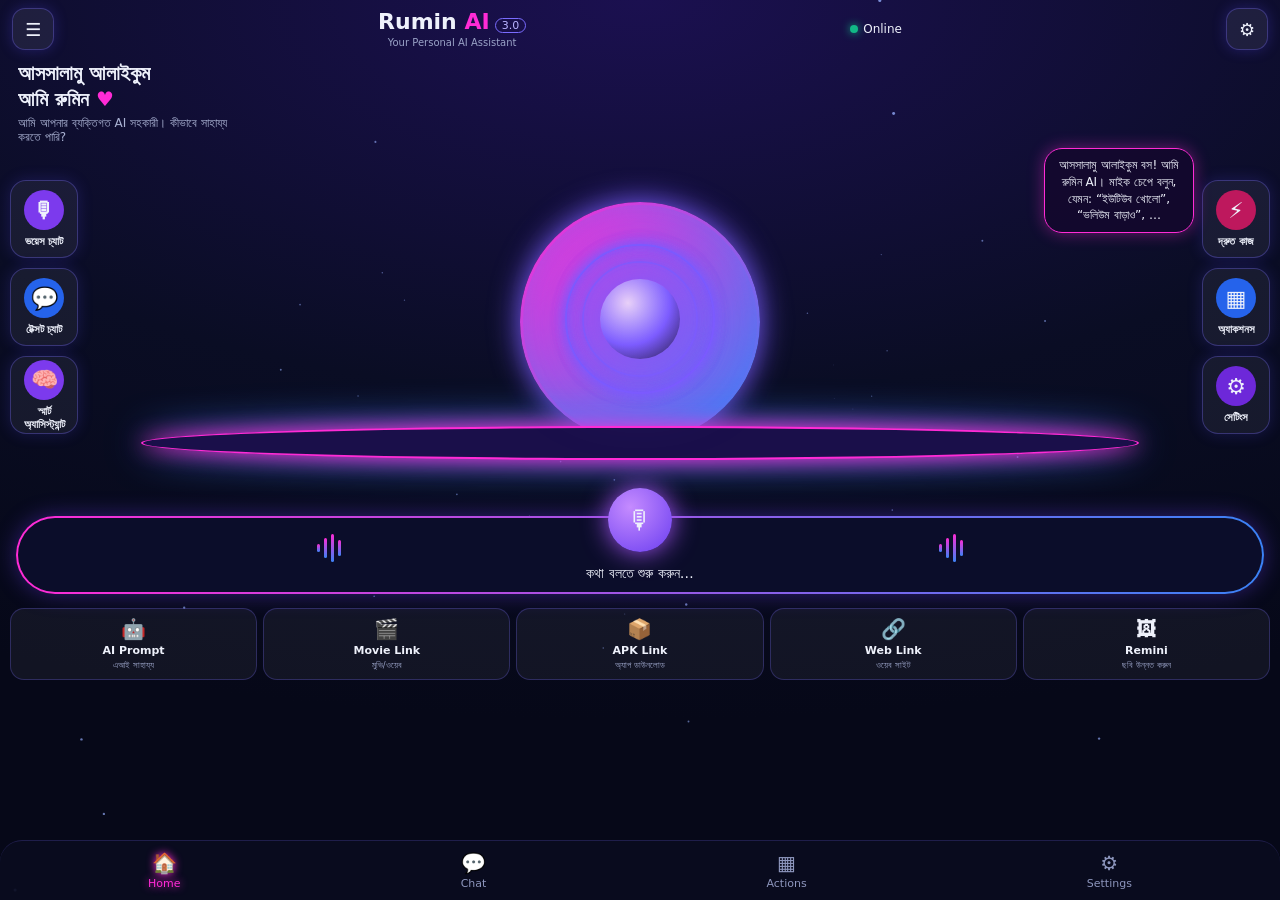
==== commit 9fafc738: "Merge 779208c4b31e258f631cbde811264ba78e027852 into 50d9bc70d127d55a021a20eb455128f45bdbba0c" ====
--- a/app/src/main/assets/index.html
+++ b/app/src/main/assets/index.html
@@ -133,13 +133,37 @@
 <div id="sheet"><div id="sheetBox"></div></div>
 <div id="set">
   <h2>সেটিংস</h2>
+  <section style="margin:12px 0 18px;padding:14px;border:1px solid #51466c;border-radius:14px;background:rgba(28,20,52,.72)">
+    <h3 style="margin:0 0 8px;color:#e0aaff">🖥️ PC Connect · Local Network</h3>
+    <p style="font-size:12px;opacity:.82">Windows 10 PC ও ফোন একই private Wi-Fi-তে রাখুন। PC Companion চালু করে PC-র IPv4 address দিন। এই পরীক্ষা শুধু PC-র health status পড়ে; কোনো PC control command বা pairing token পাঠায় না।</p>
+    <label>PC IPv4 Address</label>
+    <input id="pcHost" type="text" inputmode="decimal" autocomplete="off" placeholder="যেমন 192.168.1.10">
+    <div class="row"><button class="g" id="pcCheck">PC খুঁজুন / সংযোগ পরীক্ষা</button></div>
+    <label>৬ সংখ্যার PC Pairing Code</label>
+    <input id="pcPairCode" type="text" inputmode="numeric" maxlength="6" autocomplete="one-time-code" placeholder="PC PowerShell থেকে তৈরি Code">
+    <div class="row"><button class="g" id="pcPair">Rumin অ্যাপ Pair করুন</button></div>
+    <p id="pcConnectStatus" role="status" style="font-size:12px;margin:8px 0 0">এখনো PC পরীক্ষা করা হয়নি।</p>
+    <p style="font-size:11px;opacity:.75">Pairing একই Private Wi-Fi-তে করুন। বর্তমান Companion HTTP ব্যবহার করে; তাই Pairing Token পাঠানোর সময় নেটওয়ার্ক এনক্রিপশন নেই। Token ফোনে Android Keystore দিয়ে এনক্রিপ্ট করে রাখা হবে। HTTPS secure relay তৈরি না হওয়া পর্যন্ত PC-তে Remote Control চালু হবে না।</p>
+  </section>
+  <section style="margin:12px 0 18px;padding:14px;border:1px solid #51466c;border-radius:14px;background:rgba(28,20,52,.72)">
+    <h3 style="margin:0 0 8px;color:#e0aaff">⬆️ Rumin AI Update</h3>
+    <p style="font-size:12px;opacity:.82">GitHub-এর সর্বশেষ Official Release পরীক্ষা করুন। নতুন APK পাওয়া গেলে ডাউনলোড করে Android Installer দিয়ে আগের অ্যাপের ওপর আপডেট হবে; আনইনস্টল করার প্রয়োজন নেই, যদি Signing Key একই থাকে।</p>
+    <div class="row"><button class="g" id="checkRuminUpdate">আপডেট পরীক্ষা</button><button id="downloadRuminUpdate" disabled>ডাউনলোড ও ইনস্টল</button></div>
+    <p id="ruminUpdateStatus" role="status" style="font-size:12px;margin:8px 0 0">এখনো আপডেট পরীক্ষা করা হয়নি।</p>
+    <p id="ruminUpdateNotes" style="font-size:11px;opacity:.75;white-space:pre-wrap"></p>
+  </section>
   <label>Gemini API Key (Live Voice + দ্রুত উত্তর)</label><input id="kg" type="password" autocomplete="off" placeholder="Gemini API Key">
   <label>Grok API Key (Task Agent)</label><input id="kx" type="password" autocomplete="off" placeholder="xAI Grok API Key">
   <label>ChatGPT API Key (Task Agent)</label><input id="ko" type="password" autocomplete="off" placeholder="OpenAI API Key">
   <label>Groq API Key (Free Task Agent)</label><input id="kq" type="password" autocomplete="off" placeholder="Groq API Key">
   <label>Meta Muse Spark API Key (Task Agent)</label><input id="km" type="password" autocomplete="off" placeholder="Meta Model API Key">
+  <label>ElevenLabs TTS Proxy URL (HTTPS Backend)</label><input id="elevenProxy" type="url" autocomplete="off" placeholder="https://your-backend.example.com">
+  <label>Backend Access Token</label><input id="elevenToken" type="password" autocomplete="off" placeholder="Backend Token">
+  <label>ElevenLabs Voice ID (প্রিমেড/অনুমোদিত Voice)</label><input id="elevenVoice" type="text" autocomplete="off" placeholder="Voice ID">
+  <label>ElevenLabs Model</label><select id="elevenModel"><option value="eleven_flash_v2_5">eleven_flash_v2_5 — দ্রুত</option><option value="eleven_v4">eleven_v4 — উচ্চমান</option><option value="eleven_multilingual_v2">eleven_multilingual_v2</option></select>
   <div class="row"><button class="g" id="verifyGemini">Gemini Key যাচাই</button></div>
-  <p>Multi-AI Router: Grok → Groq → ChatGPT → Muse Spark (যে Key সংরক্ষিত আছে, সেটিই ব্যবহার হবে)। Gemini 3.8 Live আলাদা থাকবে।</p>
+  <p>Multi-AI Router: Gemini → Groq → Grok → ChatGPT → Muse Spark (যে Key সংরক্ষিত আছে, সেটিই ব্যবহার হবে)। Gemini Live Voice আলাদা থাকবে।</p>
+  <p>ElevenLabs শুধু সাধারণ Voice Chat-এর উত্তর বলবে। Gemini Live Voice অপরিবর্তিত থাকবে। নিরাপত্তার জন্য ElevenLabs API Key অ্যাপে দেবেন না; HTTPS Backend-এ রাখুন। Backend-এর Secret হিসেবে ELEVENLABS_API_KEY ও RUMIN_PROXY_TOKEN সেট করুন। অ্যাপের Token ও Backend Secret একই হবে। POST /v1/tts রুট JSON {"text":"...","voice_id":"...","model_id":"..."} নেবে এবং audio/mpeg ফেরত দেবে। Proxy না থাকলে ফোনের নিজস্ব TTS ব্যবহার হবে।</p>
   <p>নোট: API Key এই ডিভাইসের অ্যাপ স্টোরেজে রাখা হবে। নিরাপদ সার্ভার-ভিত্তিক Key Vault এখনো সংযুক্ত নয়। API ব্যবহারে খরচ হতে পারে।</p>
   <div class="row"><button class="g" id="clr">কথোপকথন মুছুন</button><button id="save">সেভ করুন</button></div>
   <p>ফোন কন্ট্রোলের জন্য: Accessibility সেবা চালু রাখুন। Android 13+ এ সাইডলোড করা অ্যাপে App info → ⋮ → “Allow restricted settings” দিতে হতে পারে।</p>
@@ -149,52 +173,11 @@
 <script>
 const $=id=>document.getElementById(id), N=window.RuminNative||null;
 const LS={get:(k,d='')=>{try{return localStorage.getItem(k)||d}catch(e){return d}},set:(k,v)=>{try{localStorage.setItem(k,v)}catch(e){}}};
-/* Persistent, constrained Skill Vault: skills are reusable plans over existing native tools only. */
-let lastAgentRecipe=[];
-const SkillVault={
-  key:'rumin_agent_skills_v1',
-  list(){try{const v=JSON.parse(LS.get(this.key,'[]'));return Array.isArray(v)?v.filter(x=>x&&typeof x.name==='string'&&Array.isArray(x.steps)):[]}catch(e){return[]}},
-  save(name,description,steps){
-    const allowed=new Set(['open_app','web_search','home','back','recents','notifications','quicksettings','volumeup','volumedown','alarm','timer','showalarms','showtimers','dialer','settings','wifi','bluetooth','display','sound','camera','contacts','browser','youtube','facebook','whatsapp','instagram','gmail','playstore','maps','chatgpt','inspect_screen','click_text','type_text','scroll_down','scroll_up']);
-    if(!name||name.length>60||!Array.isArray(steps)||steps.length<1||steps.length>12)return false;
-    const clean=[];
-    for(const s of steps){if(!s||!allowed.has(String(s.tool))||['call','sms','power'].includes(String(s.tool)))return false;clean.push({tool:String(s.tool),a:String(s.a||'').slice(0,500),b:String(s.b||'').slice(0,500)})}
-    const all=this.list().filter(x=>x.name.toLowerCase()!==name.toLowerCase());
-    all.push({id:'skill-'+Date.now(),name:name.trim(),description:String(description||'').slice(0,240),steps:clean,approved:true,updatedAt:Date.now()});
-    LS.set(this.key,JSON.stringify(all.slice(-30)));return true;
-  },
-  context(){return this.list().map(x=>({name:x.name,description:x.description,steps:x.steps})).slice(-15)},
-  match(goal){
-    const q=String(goal||'').toLowerCase().replace(/[।,.!?]/g,' ');
-    const exact=this.list().filter(x=>x.approved&&x.name&&q.includes(x.name.toLowerCase())).sort((a,b)=>b.updatedAt-a.updatedAt)[0];
-    if(exact)return exact;
-    const stop=new Set(['আমি','তুমি','এটা','ওটা','করে','করো','করুন','দাও','দিয়ে','দিয়ে','আমার','একটা','আগের','কাজ','please','the','this','that','do','run','open']);
-    const tokens=s=>String(s||'').toLowerCase().split(/[^\p{L}\p{N}]+/u).filter(t=>t.length>2&&!stop.has(t));
-    const wanted=new Set(tokens(q));let best=null,bestScore=0;
-    for(const skill of this.list().filter(x=>x.approved)){
-      const available=new Set(tokens(skill.name+' '+skill.description));
-      const overlap=[...wanted].filter(t=>available.has(t)).length;
-      const score=overlap/Math.max(1,Math.min(wanted.size,available.size));
-      if(score>bestScore){bestScore=score;best=skill}
-    }
-    return bestScore>=0.34?best:null;
-  }
-};
-function agentCapabilities(){
-  try{if(N&&typeof N.getAgentCapabilities==='function')return JSON.parse(N.getAgentCapabilities())}catch(e){}
-  return {androidSdk:null,permissions:[],services:{accessibility:false,notificationAccess:false,writeSettings:false},availableTools:[],limitations:['Native capability discovery is unavailable in this build.']};
-}
 const MOODS={calm:'#4c6ef5',happy:'#f59f00',sad:'#6c7a9c',angry:'#e03131',thinking:'#9c36b5',listening:'#12b886'};
 const DEV='আমাকে তৈরি করেছেন সাব্বির আহমেদ রুবেল। আমি রুমিন AI।';
-const BASE_TOOLS=['open_app','web_search','home','back','recents','notifications','quicksettings','power','volumeup','volumedown','volumemute','volumeunmute','alarm','timer','showalarms','showtimers','call','sms','dialer','accessibility','notificationaccess','apppermissions','ttssettings','writesettings','settings','wifi','bluetooth','display','sound','camera','contacts','browser','youtube','facebook','whatsapp','instagram','gmail','playstore','maps','chatgpt','inspect_screen','click_text','type_text','scroll_down','scroll_up'];
-const ACC=['inspect_screen','read_screen','click_text','tap','type_text','scroll_down','scroll_up'];
-let TOOLS=BASE_TOOLS.slice();
-function refreshAgentRegistry(caps=agentCapabilities()){
-  const accessibility=!!(caps&&caps.services&&caps.services.accessibility);
-  TOOLS=BASE_TOOLS.filter(tool=>!ACC.includes(tool)||accessibility);
-  return TOOLS;
-}
-let afterSpeak=null,smartMode=false,promptMode=false,pendingConfirm=null,agentRun=false,agentGeneration=0,hist=[],busy=false,live=false,pending='',counter=0,listenTimer=0;
+const TOOLS=['home','back','recents','notifications','quicksettings','power','list_apps','launch_app','open_app','volumeup','volumedown','volumemute','volumeunmute','alarm','timer','showalarms','showtimers','call','sms','dialer','accessibility','notificationaccess','apppermissions','ttssettings','writesettings','settings','wifi','bluetooth','display','sound','camera','contacts','browser','youtube','facebook','whatsapp','instagram','gmail','playstore','maps','chatgpt','inspect_screen','click_text','type_text','scroll_down','scroll_up'];
+const ACC=['inspect_screen','click_text','type_text','scroll_down','scroll_up'];
+let afterSpeak=null,smartMode=false,promptMode=false,pendingConfirm=null,agentRun=false,agentGeneration=0,thinkGeneration=0,hist=[],busy=false,live=false,pending='',counter=0,listenTimer=0;
 
 /* ---------- UI helpers ---------- */
 function add(text,cls){const d=document.createElement('div');d.className='m '+cls;d.textContent=text;$('log').appendChild(d);$('log').scrollTop=1e9;if(cls==='b'){const bb=$('bubble');if(bb)bb.textContent=text.length>90?text.slice(0,88)+'…':text}return d}
@@ -206,7 +189,7 @@
 function speak(text){
   if(!text || !voiceMode || live)return;
   try{
-    if(N&&typeof N.speakText==='function'){N.speakText(text);return}
+    if(N&&typeof N.speakText==='function'){N.speakText(text,LS.get('rumin_eleven_proxy'),LS.get('rumin_eleven_voice'),LS.get('rumin_eleven_model','eleven_flash_v2_5'),LS.get('rumin_eleven_token'));return}
     if('speechSynthesis' in window){speechSynthesis.cancel();const u=new SpeechSynthesisUtterance(text);u.lang='bn-BD';speechSynthesis.speak(u)}
   }catch(e){}
 }
@@ -236,7 +219,7 @@
 ['onNativeSpeechError','onSpeechError'].forEach(n=>{window[n]=m=>{status(m||'ভয়েস শোনা যায়নি।');idle();if(live)listenTimer=setTimeout(startListening,1500)}});
 
 /* ---------- Phone tools ---------- */
-const waiters={};const sleep=ms=>new Promise(r=>setTimeout(r,ms));
+const waiters={};const cancelledNativeIds=new Set();const sleep=ms=>new Promise(r=>setTimeout(r,ms));
 function sendNative(tool,a,b,id){
   if(!N){add('ফোন কন্ট্রোল শুধু অ্যাপের ভেতরে কাজ করে।','s');return false}
   try{
@@ -268,6 +251,11 @@
     N&&N.sendLiveToolResponse&&N.sendLiveToolResponse(callId,functionName,JSON.stringify({ok:false,message:'এই Live tool সমর্থিত নয়।'}));return;
   }
   const goal=String(args.goal||'').trim();
+  if(isCancelCommand(goal)){
+    cancelAgentTask('Live Voice-এ ব্যবহারকারীর নির্দেশে কাজ বাতিল');
+    if(N&&typeof N.sendLiveToolResponse==='function')N.sendLiveToolResponse(callId,functionName,JSON.stringify({ok:true,cancelled:true,message:'চলমান কাজ থামানোর নির্দেশ গ্রহণ করেছি।'}));
+    return;
+  }
   if(!goal){
     N&&N.sendLiveToolResponse&&N.sendLiveToolResponse(callId,functionName,JSON.stringify({ok:false,message:'কাজের নির্দেশ পাওয়া যায়নি।'}));return;
   }
@@ -279,17 +267,29 @@
   });
 };
 window.onNativeCommandResult=(ok,msg,id)=>{
+  if(id&&cancelledNativeIds.has(id)){cancelledNativeIds.delete(id);return}
   if(id&&waiters[id]){waiters[id]({ok,message:msg});return}
   if(msg)add(msg,ok?'s':'b');if(!ok&&msg)speak(msg)
 };
 window.onNativeActionResult=(raw,id)=>{
+  if(id&&cancelledNativeIds.has(id)){cancelledNativeIds.delete(id);return}
   let r;try{r=JSON.parse(raw)}catch(e){r={ok:false,message:'ফলাফল পড়া যায়নি।'}}
   if(id&&waiters[id]){waiters[id](r);return}
   const p=pending;pending='';
   if(p==='inspect_screen'&&r.ok){
-    const items=Array.from(r.items||[]).slice(0,80);
-    if(!items.length){const m='এই স্ক্রিনে পড়ার মতো লেখা পাওয়া যায়নি।';add(m,'b');speak(m);return}
-    think('এটি ফোনের বর্তমান স্ক্রিনের লেখা। শুধু এর ভিত্তিতে ব্যাখ্যা করো স্ক্রিনে কী আছে এবং পরের নিরাপদ পদক্ষেপ কী হতে পারে। actions খালি রাখো। স্ক্রিন: '+items.join(' | '),true);
+    const items=Array.from(r.items||[]).slice(0,100);
+    const elements=Array.from(r.elements||[]).slice(0,100).map(e=>({
+      text:e.text||'',description:e.description||'',viewId:e.viewId||'',
+      className:e.className||'',clickable:!!e.clickable,editable:!!e.editable,
+      scrollable:!!e.scrollable,focused:!!e.focused,bounds:[e.left,e.top,e.right,e.bottom]
+    }));
+    if(!items.length&&!elements.length){const m='এই স্ক্রিনে Accessibility থেকে পড়ার মতো লেখা বা উপাদান পাওয়া যায়নি। ছবি/ভিডিওর ভেতরের দৃশ্য এই পদ্ধতিতে সবসময় পড়া সম্ভব নয়।';add(m,'b');speak(m);return}
+    const snapshot={
+      appPackage:r.packageName||'unknown',windowClass:r.windowClass||'',
+      capturedAt:r.capturedAt||Date.now(),text:items,elements
+    };
+    const screenText=JSON.stringify(snapshot).slice(0,12000);
+    think('এটি ফোনের বর্তমান স্ক্রিনের structured snapshot। package ও window থেকে কোন অ্যাপ তা বোঝো। text, button/clickable, input/editable, scrollable এবং bounds দেখে দৃশ্যমান UI ব্যাখ্যা করো। শুধু snapshot-এ থাকা তথ্য ব্যবহার করো; ছবি/ভিডিও/অডিওর দৃশ্যমান বিষয়বস্তু পড়া হয়েছে বলে দাবি করবে না। ব্যবহারকারী ব্যাখ্যা চাইলে ব্যাখ্যা দাও; কোনো action চালাবে না, actions খালি রাখো। স্ক্রিন snapshot: '+screenText,true);
     return}
   const m=r.message||'কাজ শেষ।';add(m,r.ok?'s':'b');if(!r.ok)speak(m);
 };
@@ -297,61 +297,60 @@
 /* ---------- Fast local commands (work without internet) ---------- */
 const bn2en=s=>s.replace(/[০-৯]/g,d=>String(d.charCodeAt(0)-0x09E6));
 const APPS=[['youtube',/ইউ ?টিউব|youtube/i],['facebook',/ফেইস?বুক|facebook/i],['whatsapp',/হোয়াটস|whatsapp/i],['instagram',/ইনস্টা|instagram/i],['gmail',/জি ?মেইল|gmail/i],['playstore',/প্লে ?স্টোর|play ?store/i],['maps',/ম্যাপ|maps/i],['camera',/ক্যামেরা|camera/i],['browser',/ব্রাউজার|browser/i],['settings',/সেটিংস|settings/i],['wifi',/ওয়াই ?ফাই|wifi/i],['bluetooth',/ব্লুটুথ|bluetooth/i]];
+function quickCommand(raw){
+  const t=bn2en(String(raw||'')).toLowerCase().replace(/[।,.!?]/g,' ').replace(/\s+/g,' ').trim();
+  const launchIntent=/(?:^|\s)(?:খোলো|খুলে দাও|খুলুন|খুলে|ওপেন|চালু করো|চালু করে দাও|চালাও|ঢোকো|ঢুকো|ঢুকে যাও|ভিতরে যাও|ভিতরে ঢোকো|প্রবেশ করো|অ্যাপে যাও|যাও|open|launch|start)(?:\s|$)/i.test(t);
+  if(!launchIntent)return null;
+  const quickApps=[
+    ['chatgpt',/(chat ?gpt|চ্যাট ?জিপিটি|চ্যাটজিপিটি)/i],['youtube',/(ইউ ?টিউব|youtube)/i],
+    ['facebook',/(ফেসবুক|ফেইসবুক|ফেইস?বুক|facebook)/i],['whatsapp',/(হোয়াটস ?অ্যাপ|হোয়াটস|whatsapp)/i],
+    ['instagram',/(ইনস্টাগ্রাম|ইনস্টা|instagram)/i],['gmail',/(জি ?মেইল|gmail)/i],
+    ['playstore',/(প্লে ?স্টোর|play ?store)/i],['maps',/(গুগল ?ম্যাপ|ম্যাপ|maps)/i],
+    ['camera',/(ক্যামেরা|camera)/i],['browser',/(ব্রাউজার|browser|ইন্টারনেট)/i],
+    ['settings',/(সেটিংস|settings)/i],['wifi',/(ওয়াই ?ফাই|wifi)/i],['bluetooth',/(ব্লুটুথ|bluetooth)/i]
+  ];
+  const known=quickApps.find(([,re])=>re.test(t));
+  if(known)return {tool:known[0],a:'',label:known[0]};
+  const target=t.replace(/^(?:দয়া করে|একটু|আমার|ফোনের|মোবাইলের)\s*/,'')
+    .replace(/\s*(?:অ্যাপ(?:টা|টি)?\s*)?(?:খোলো|খুলে দাও|খুলুন|খুলে|ওপেন|চালু করো|চালু করে দাও|চালাও|ঢোকো|ঢুকো|ঢুকে যাও|ভিতরে যাও|ভিতরে ঢোকো|প্রবেশ করো|অ্যাপে যাও|যাও|open|launch|start)$/i,'')
+    .replace(/(?:তে|এ|ে|টা|টি)$/,'').trim();
+  if(!target||target.length>64)return null;
+  return {tool:'open_app',a:target,label:target};
+}
+function isCancelCommand(raw){
+  const t=bn2en(String(raw||'')).toLowerCase().replace(/[।,.!?]/g,' ').replace(/\s+/g,' ').trim();
+  return /^(?:(?:আগের|চলমান|বর্তমান|এই)\s*)?(?:(?:কাজ(?:টা|টি)?|এটা|ওটা)\s*)?(?:এখন\s*)?(?:বাতিল|ক্যানসেল|cancel|থামাও|থামিয়ে দাও|বন্ধ(?:\s*করো|\s*করে দাও)?|stop)(?:\s*(?:করো|করুন|করে দাও|দাও))?$/i.test(t) ||
+    /^(?:থামো|থাম|চুপ করো?|চুপ|কথা বন্ধ করো?|stop|be quiet)$/i.test(t) ||
+    /(?:আগের|চলমান|বর্তমান|এই)?\s*(?:কাজ(?:টা|টি)?|এটা|ওটা)\s*(?:এখন\s*)?(?:বাতিল|ক্যানসেল|cancel|থামাও|থামিয়ে দাও|বন্ধ(?:\s*করো|\s*করে দাও)?|stop)(?:\s*(?:করো|করুন|করে দাও|দাও))?/i.test(t) ||
+    /^(?:cancel|stop)\s+(?:the\s+)?(?:previous|current|last)\s+task$/i.test(t);
+}
 function local(raw){
   const t=bn2en(raw).toLowerCase().replace(/[।,.!?]/g,' ').replace(/\s+/g,' ').trim();
-  if(/^(থামো|থাম|চুপ করো?|চুপ|কথা বন্ধ করো?|stop|be quiet)$/.test(t)){cancelAgentTask('কাজ থামানো হয়েছে');stopSpeaking();stopListening();status('ঠিক আছে বস, থামলাম।');return true}
+  if(isCancelCommand(t)){cancelAgentTask('ব্যবহারকারীর নির্দেশে কাজ থামানো হয়েছে');stopSpeaking();stopListening();status('ঠিক আছে বস, চলমান কাজ থামালাম।');return true}
   if(/(কে|কারা).*(বানিয়েছে|তৈরি করেছে|বানিয়েছ)|নির্মাতা|স্রষ্টা|ডেভেলপার|who (made|created) you|your (developer|creator)/.test(t)){reply(DEV,'happy');return true}
-  if(/(নিজে নিজে|স্বয়ংক্রিয়ভাবে|অটো).*(শিখে রাখো|শেখো|লার্নিং চালু)|সব কাজ থেকে শিখে রাখো/i.test(raw)){
-    LS.set('rumin_auto_learn','1');reply('ঠিক আছে বস, এখন থেকে সফল ও নিরাপদ কাজগুলো থেকে Skill নিজে সংরক্ষণ করব। ঝুঁকিপূর্ণ কাজ বা অনুমতি ছাড়া কাজ সংরক্ষণ/চালানো হবে না।','happy');return true;
-  }
-  if(/(নিজে নিজে|স্বয়ংক্রিয়ভাবে|অটো).*(শিখবে না|শেখা বন্ধ|লার্নিং বন্ধ)|অটো লার্ন বন্ধ/i.test(raw)){
-    LS.set('rumin_auto_learn','0');reply('ঠিক আছে বস, স্বয়ংক্রিয় Skill Learning বন্ধ করেছি।','calm');return true;
-  }
-  if(/(পারমিশন|অনুমতি).*(কী কী|কোন কোন|দেখাও|পরীক্ষা)|আমার (অনুমতি|পারমিশন)গুলো/i.test(raw)){
-    const caps=agentCapabilities();
-    const granted=(caps.permissions||[]).filter(x=>x.granted).map(x=>x.name.split('.').pop());
-    const denied=(caps.permissions||[]).filter(x=>!x.granted).map(x=>x.name.split('.').pop());
-    reply('বস, Android '+(caps.androidSdk||'')+'। অনুমোদিত: '+(granted.join(', ')||'কোনোটিই নয়')+'. অননুমোদিত: '+(denied.join(', ')||'কোনোটিই নেই')+'. বিশেষ সেবা: Accessibility '+(caps.services?.accessibility?'চালু':'বন্ধ')+', Notification Access '+(caps.services?.notificationAccess?'চালু':'বন্ধ')+', Modify System Settings '+(caps.services?.writeSettings?'চালু':'বন্ধ')+'.', 'calm');return true;
-  }
-  const skillSave=raw.trim().match(/^(এই কাজটা|কাজটা) (স্কিল হিসেবে )?(শিখে রাখো|মনে রাখো)(?: নাম (.+))?$/i);
-  if(skillSave){if(!lastAgentRecipe.length){reply('বস, আগে একটি ফোনের কাজ সফলভাবে শেষ হতে দিন, তারপর সেটিকে Skill হিসেবে সংরক্ষণ করতে পারব।','calm');return true;}const name=(skillSave[4]||'আমার সংরক্ষিত কাজ').trim();const ok=SkillVault.save(name,'বসের সফলভাবে সম্পন্ন করা কাজ থেকে তৈরি পুনর্ব্যবহারযোগ্য রুটিন',lastAgentRecipe);reply(ok?'বস, “'+name+'” Skill হিসেবে ফোনে সংরক্ষণ করেছি।':'এই কাজটিকে নিরাপদ Skill হিসেবে সংরক্ষণ করা যায়নি।','happy');return true;}
   const mem=raw.trim().match(/^(মনে রেখো|মনে রাখো|এটা মনে রেখো|remember)\s+(.+)/i);
-  if(mem){const f=JSON.parse(LS.get('rumin_saved_facts','[]'));f.push(mem[2]);LS.set('rumin_saved_facts',JSON.stringify(f.slice(-40)));reply('ঠিক আছে বস, মনে রাখলাম: '+mem[2],'happy');return true}
-  // Instant lane: obvious, reversible one-step device commands bypass remote AI planning.
-  // Multi-step or ambiguous requests still use the full Agent planner.
-  const quickApps=[
-    ['chatgpt',/(chat ?gpt|চ্যাট ?জিপিটি|চ্যাটজিপিটি)/i],
-    ['youtube',/(ইউ ?টিউব|youtube)/i],['facebook',/(ফেইস?বুক|facebook)/i],
-    ['whatsapp',/(হোয়াটস ?অ্যাপ|হোয়াটস|whatsapp)/i],['instagram',/(ইনস্টাগ্রাম|ইনস্টা|instagram)/i],
-    ['gmail',/(জি ?মেইল|gmail)/i],['playstore',/(প্লে ?স্টোর|play ?store)/i],
-    ['maps',/(গুগল ?ম্যাপ|ম্যাপ|maps)/i],['camera',/(ক্যামেরা|camera)/i],
-    ['browser',/(ব্রাউজার|browser|ইন্টারনেট খোলো)/i],['settings',/(সেটিংস|settings)/i]
-  ];
-  const launchIntent=/(খোলো|খুলে দাও|খুলুন|খুলে|ওপেন|চালু করো|চালু|open|launch|start|চালাও)/i.test(t);
-  if(launchIntent){
-    const match=quickApps.find(([tool,re])=>re.test(t));
-    if(match){
-      const [tool]=match;
-      status('দ্রুত চালু করছি…');mood('thinking',true);
-      callTool(tool,'','',7000).then(r=>{
-        const message=r.ok?'বস, '+({chatgpt:'ChatGPT',youtube:'YouTube',facebook:'Facebook',whatsapp:'WhatsApp',instagram:'Instagram',gmail:'Gmail',playstore:'Play Store',maps:'Google Maps',camera:'ক্যামেরা',browser:'ব্রাউজার',settings:'সেটিংস'}[tool]||tool)+' খুলেছি।':(r.message||'অ্যাপটি খোলা যায়নি।');
-        add(message,r.ok?'s':'b');status(r.ok?'অ্যাপ চালু হয়েছে':'আবার চেষ্টা করুন');mood(r.ok?'happy':'sad',false);
-      });
-      return true;
-    }
+  if(mem){
+    const fact=mem[2].trim();
+    try{if(N&&typeof N.rememberPersonalFact==='function')N.rememberPersonalFact(fact,'user_explicit');const f=JSON.parse(LS.get('rumin_saved_facts','[]'));f.push(fact);LS.set('rumin_saved_facts',JSON.stringify(f.slice(-40)));reply('ঠিক আছে বস, আপনার কথাটি ফোনের লোকাল মেমোরিতে সংরক্ষণের চেষ্টা করেছি: '+fact,'happy')}
+    catch(e){reply('মেমোরিতে সংরক্ষণ করা যায়নি: '+(e.message||'অজানা সমস্যা'),'calm')}
+    return true;
+  }
+  const appCommand=quickCommand(raw);
+  if(appCommand){
+    status('দ্রুত অ্যাপ খুলছি…');mood('thinking',true);
+    callTool(appCommand.tool,appCommand.a,'',6500).then(r=>{
+      const message=r.ok?'বস, '+(appCommand.label||appCommand.a||appCommand.tool)+' খুলেছি।':(r.message||'অ্যাপটি খোলা যায়নি।');
+      add(message,r.ok?'s':'b');status(r.ok?'অ্যাপ চালু হয়েছে':'আবার চেষ্টা করুন');mood(r.ok?'happy':'sad',false);
+    });
+    return true;
   }
   const quickActions=[
     ['volumeup',/(ভলিউম|সাউন্ড).*(বাড়াও|বাড়িয়ে|up|increase)|volume up/i],
     ['volumedown',/(ভলিউম|সাউন্ড).*(কমাও|কমানো|down|decrease)|volume down/i],
-    ['home',/(হোম স্ক্রিনে যাও|home screen|go home)/i],
-    ['back',/(এক ধাপ পিছনে|ব্যাক যাও|go back)/i]
+    ['home',/(হোম স্ক্রিনে যাও|home screen|go home)/i],['back',/(এক ধাপ পিছনে|ব্যাক যাও|go back)/i]
   ];
   const quick=quickActions.find(([,re])=>re.test(t));
-  if(quick){
-    const [tool]=quick;status('দ্রুত কাজ করছি…');
-    callTool(tool,'','',5000).then(r=>{add(r.message|| (r.ok?'কাজ সম্পন্ন হয়েছে।':'কাজটি করা যায়নি।'),r.ok?'s':'b');status(r.ok?'কাজ সম্পন্ন':'আবার চেষ্টা করুন');mood(r.ok?'happy':'sad',false)});
-    return true;
-  }
+  if(quick){const [tool]=quick;status('দ্রুত কাজ করছি…');callTool(tool,'','',5000).then(r=>{add(r.message||(r.ok?'কাজ সম্পন্ন হয়েছে।':'কাজটি করা যায়নি।'),r.ok?'s':'b');status(r.ok?'কাজ সম্পন্ন':'আবার চেষ্টা করুন');mood(r.ok?'happy':'sad',false)});return true}
   return false;
 }
 function act(tool){runTool(tool);mood('happy',false);status('কাজটি করছি…');return true}
@@ -359,13 +358,10 @@
 /* ---------- AI ---------- */
 function system(extra=''){
   const facts=JSON.parse(LS.get('rumin_saved_facts','[]')).slice(-20);
-  const learnedSkills=SkillVault.context();
-  const capabilities=agentCapabilities();
-  refreshAgentRegistry(capabilities);
   return `তুমি Rumin AI — বসের ব্যক্তিগত বাংলা AI Agent। তোমার নির্মাতা সাব্বির আহমেদ রুবেল।
 মূল আচরণ:
 - বস স্বাভাবিক ভাষায়, অসম্পূর্ণ বাক্যে, কথ্য বাংলা, আঞ্চলিক উচ্চারণ, ভুল উচ্চারণ, বিরতি বা অতিরিক্ত শব্দসহ যা বলবেন তার উদ্দেশ্য বুঝবে। কোনো নির্দিষ্ট command phrase, মুখস্থ syntax, exact keyword বা নির্দিষ্ট শব্দক্রম দাবি করবে না। আগের কথার প্রসঙ্গ ধরে সর্বনাম/ইঙ্গিতের অর্থ বুঝবে; অস্পষ্ট হলে একটিমাত্র পরিষ্কার প্রশ্ন করবে।
-- ফোনের বহু-ধাপ/অনিশ্চিত কাজ হলে agent:true দিয়ে goal ও first_action দেবে। এক ধাপের স্পষ্ট, কম-ঝুঁকির কাজ হলে quick_action দেবে; তবে click/type, কল/SMS, পাঠানো/পোস্ট/শেয়ার/ডিলিট/পেমেন্ট বা নিরাপত্তা-সংক্রান্ত কাজ quick_action নয়।
+- ব্যবহারকারী ফোনে কোনো কাজ করতে বললে agent:true দেবে এবং goal-এ ব্যবহারকারীর আসল উদ্দেশ্য রাখবে। কাজ এক ধাপের হলেও agent:true ব্যবহার করবে, যাতে Agent নিজে পরিকল্পনা ও ফলাফল যাচাই করে।
 - ব্যবহারকারী শুধু প্রশ্ন করলে বা গল্প করতে চাইলে agent:false রাখবে এবং স্বাভাবিক বাংলায় উত্তর দেবে।
 - শুধু JSON দেবে: {"reply":"সংক্ষিপ্ত বাংলা প্রতিক্রিয়া","emotion":"calm|happy|sad|angry|thinking","actions":[],"agent":true,"goal":"ব্যবহারকারীর কাজের উদ্দেশ্য","first_action":{"tool":"inspect_screen","a":"","b":""}}। ফোনের কাজের ক্ষেত্রে first_action অবশ্যই inspect_screen হবে; এতে প্রথম AI উত্তরেই ফোনের কাজ শনাক্ত করে Agent-কে স্ক্রিন পড়তে বলা হবে। এরপর Agent Planner স্ক্রিনের বাস্তব তথ্য দেখে পরবর্তী সব পদক্ষেপ ঠিক করবে। সাধারণ প্রশ্নে agent:false এবং first_action বাদ দেবে।
 - Agent-কে কোনো নির্দিষ্ট phrase বা অ্যাপের তালিকা মুখস্থ করিয়ে দেবে না। ব্যবহারকারীর উদ্দেশ্য থেকে নিজে পরবর্তী পদক্ষেপ তৈরি করবে।
@@ -373,11 +369,9 @@
 - কল করা, SMS/মেসেজ পাঠানো, কেনাকাটা/পেমেন্ট, পোস্ট/শেয়ার, ফাইল মুছে ফেলা বা নিরাপত্তা/গোপনীয়তা বদলানোর আগে স্পষ্ট অনুমতি নেবে। OTP, পাসওয়ার্ড বা গোপন কোড চাইবে না।
 - কাজটি উপলভ্য tool দিয়ে সম্ভব না হলে সৎভাবে সীমাবদ্ধতা জানাবে এবং বিকল্প বলবে।
 - বসের কথায় সম্ভাব্য অনুভূতি (খুশি, বিরক্তি, দুশ্চিন্তা, হতাশা, আগ্রহ, ক্লান্তি) ভাষা ও প্রসঙ্গ থেকে বুঝে সহানুভূতিশীল উত্তর দেবে; অনুভূতি নিশ্চিত ধরে নেবে না, প্রয়োজনে নরমভাবে যাচাই করবে। আগের আলাপের আবেগ ও অসমাপ্ত বিষয় মনে রেখে কথোপকথন চালাবে। শুধু প্রশ্নের উত্তর দিয়ে থেমে না থেকে প্রাসঙ্গিক হলে নিজে থেকে একটি স্বাভাবিক follow-up বা সাহায্যের প্রস্তাব দেবে; অকারণে বারবার বাধা দেবে না বা মনগড়া ব্যক্তিগত তথ্য বলবে না।
-- এক ধাপের স্পষ্ট ও নিরাপদ কাজ quick_action দিয়ে দ্রুত চালাবে এবং ফলাফল নেবে। একাধিক ধাপ, অস্পষ্টতা বা স্ক্রিন-নির্ভর কাজ Agent Planner দিয়ে বুঝে, পরিকল্পনা করে এবং প্রতিটি ধাপ যাচাই করবে।
+- পরিচিত, একধাপের এবং নিরাপদ কিছু কাজ ইন্টারনেট ছাড়াই local fallback-এ করা যেতে পারে। নতুন অ্যাপ, অচেনা নির্দেশ, অস্পষ্ট বা বহু-ধাপের কাজ অবশ্যই Agent Planner দিয়ে বুঝে, পরিকল্পনা করে এবং ফল যাচাই করে করবে।
 - বসকে সম্মানজনক, সংক্ষিপ্ত, স্বাভাবিক বাংলাদেশি বাংলায় উত্তর দেবে।
 উপলভ্য Native capabilities (এগুলোই বাস্তব ক্ষমতার সীমা): ${TOOLS.join(', ')}।
-বর্তমান Android permission/service অবস্থা: ${JSON.stringify(capabilities)}।
-সংরক্ষিত পুনর্ব্যবহারযোগ্য Skill: ${JSON.stringify(learnedSkills)}।
 ব্যবহারকারীর সংরক্ষিত তথ্য: ${facts.length?facts.join('; '):'নেই'}
 ${extra}`;
 }
@@ -391,45 +385,34 @@
   const done=aiWaiters[id];if(!done)return;delete aiWaiters[id];
   if(ok)done.resolve(message);else done.reject(new Error(message||'Native AI অনুরোধ ব্যর্থ হয়েছে'));
 };
-function nativeAiRequest(provider,key,msgs,extra,timeoutMs=60000){
+function nativeAiRequest(provider,key,msgs,extra){
   return new Promise((resolve,reject)=>{
     if(!N||typeof N.requestAi!=='function'){reject(new Error('Native Gemini সংযোগ পাওয়া যায়নি'));return}
     const id='ai-'+Date.now()+'-'+(++counter);
     const conversation=msgs.slice(0,-1).map(m=>({role:m.r==='b'?'assistant':'user',content:m.t}));
     conversation.unshift({role:'user',content:system(extra)});
     const current=msgs.length?msgs[msgs.length-1].t:'';
-    const timeout=setTimeout(()=>{delete aiWaiters[id];reject(new Error('AI উত্তর দিতে সময় নিয়েছে; দ্রুত fallback চেষ্টা করছি'))},timeoutMs);
-    aiWaiters[id]={resolve:value=>{clearTimeout(timeout);resolve(value)},reject:error=>{clearTimeout(timeout);reject(error)}};
-    try{N.requestAi(provider,key,JSON.stringify(conversation),current,id,timeoutMs)}
+    const timeout=setTimeout(()=>{delete aiWaiters[id];try{if(N&&typeof N.cancelAiRequest==='function')N.cancelAiRequest(id)}catch(e){}reject(new Error('AI উত্তর দিতে সময় নিয়েছে; আবার চেষ্টা করুন'))},35000);
+    aiWaiters[id]={
+      resolve:value=>{clearTimeout(timeout);delete aiWaiters[id];resolve(value)},
+      reject:error=>{clearTimeout(timeout);delete aiWaiters[id];reject(error)},
+      cancel:()=>{clearTimeout(timeout);delete aiWaiters[id];try{if(N&&typeof N.cancelAiRequest==='function')N.cancelAiRequest(id)}catch(e){}reject(new Error('AI অনুরোধ বাতিল করা হয়েছে'))}
+    };
+    try{N.requestAi(provider,key,JSON.stringify(conversation),current,id)}
     catch(e){clearTimeout(timeout);delete aiWaiters[id];reject(e)}
   });
 }
-async function askAI(msgs=hist,extra='',role='answer'){
-  // Fast intent/chat lane: prefer low-latency Groq when configured; retain provider fallback.
-  const providers=[
-    ['groq',LS.get('rumin_groqcloud_key')],
-    ['gemini',LS.get('rumin_gemini_key')],
-    ['grok',LS.get('rumin_grok_key')],
-    ['openai',LS.get('rumin_openai_key')],
-    ['muse',LS.get('rumin_muse_key')]
-  ].filter(x=>x[1]);
-  if(!providers.length)throw new Error('কোনো AI API Key সেট করা নেই। Settings-এ অন্তত একটি Provider Key দিন।');
-  const failures=[];
-  for(const [provider,key] of providers){
-    try{
-      status('AI সংযোগ: '+({gemini:'Gemini',grok:'Grok',groq:'Groq',openai:'ChatGPT',muse:'Muse Spark'}[provider])+'…');
-      return await nativeAiRequest(provider,key,msgs.slice(-7),extra,12000);
-    }catch(e){
-      const detail=e&&e.message?e.message:'সংযোগ ব্যর্থ';
-      failures.push(provider+': '+detail);
-      // Continue to the next configured provider; each provider may use a different endpoint.
-    }
-  }
-  throw new Error('কোনো AI Provider-এ সংযোগ করা যায়নি। '+failures.join(' | '));
-}
+function isTemporaryOverload(error){
+  const message=String(error&&error.message||error||'').toLowerCase();
+  return message.includes('http 503') || message.includes('503') ||
+    message.includes('high demand') || message.includes('resource_exhausted') ||
+    message.includes('temporarily unavailable') || message.includes('service unavailable');
+}
+const wait=(ms)=>new Promise(resolve=>setTimeout(resolve,ms));
 async function askAgentAI(msgs=hist,extra='',role='planner'){
-  // Reuse the user's existing Gemini key first: no separate Grok/OpenAI/Muse key is required for the core task planner.
-  // This is the Gemini API planner lane; Gemini Live remains the voice/conversation lane.
+  const taskGeneration=agentGeneration;
+  const taskCancelled=()=>role==='planner'&&taskGeneration!==agentGeneration;
+  // Gemini API calls are separate from Gemini Live Voice. Keep Live Voice untouched.
   const providers=[
     ['gemini',LS.get('rumin_gemini_key')],
     ['groq',LS.get('rumin_groqcloud_key')],
@@ -437,15 +420,40 @@
     ['openai',LS.get('rumin_openai_key')],
     ['muse',LS.get('rumin_muse_key')]
   ].filter(x=>x[1]);
-  if(!providers.length)throw new Error('Task Agent চালাতে Settings-এ অন্তত একটি AI Provider Key দিন।');
-  let last='';
+  if(!providers.length)throw new Error('Task Agent চালাতে Settings-এ অন্তত একটি AI API Key দিন।');
+  const names={gemini:'Gemini',groq:'Groq',grok:'Grok',openai:'ChatGPT',muse:'Muse Spark'};
+  const failures=[];
   for(const [provider,key] of providers){
+    if(taskCancelled())throw new Error('AI অনুরোধ বাতিল করা হয়েছে');
+    status('Task Agent: '+names[provider]+' চেষ্টা করছে…');
     try{
-      status('Task Agent: '+({gemini:'Gemini',grok:'Grok',groq:'Groq',openai:'ChatGPT',muse:'Muse Spark'}[provider])+' পরিকল্পনা করছে…');
-      return await nativeAiRequest(provider,key,msgs,extra,12000);
-    }catch(e){last=(provider+': '+(e.message||'সংযোগ ব্যর্থ'));}
-  }
-  throw new Error('সব Task Agent ব্যর্থ হয়েছে। '+last);
+      return await nativeAiRequest(provider,key,msgs,extra);
+    }catch(firstError){
+        if(String(firstError&&firstError.message||'').includes('বাতিল'))throw firstError;
+        let error=firstError;
+      // A 503 is a temporary provider outage. Retry this provider only once,
+      // then move on instead of looping through repeated Agent attempts.
+      if(provider==='gemini' && isTemporaryOverload(firstError)){
+        status('Gemini সার্ভার ব্যস্ত—একবার বিরতি দিয়ে পুনরায় চেষ্টা করছি…');
+        await wait(900);
+        if(taskCancelled())throw new Error('AI অনুরোধ বাতিল করা হয়েছে');
+        try{return await nativeAiRequest(provider,key,msgs,extra)}
+        catch(retryError){if(String(retryError&&retryError.message||'').includes('বাতিল'))throw retryError;error=retryError}
+      }
+      const detail=String(error&&error.message||'সংযোগ ব্যর্থ').slice(0,240);
+      failures.push(names[provider]+': '+detail);
+      add(names[provider]+' সংযোগে সমস্যা: '+detail,'s');
+    }
+  }
+  const hasAlternates=providers.length>1;
+  throw new Error(hasAlternates
+    ? 'সব সংরক্ষিত AI Provider ব্যর্থ হয়েছে। '+failures.join(' | ')
+    : (isTemporaryOverload(failures.join(' ')) || failures[0].includes('503')
+      ? 'Gemini সার্ভার এখন ব্যস্ত (HTTP 503)। একবার পুনরায় চেষ্টা করা হয়েছে। Settings-এ Groq/Grok/OpenAI-এর API Key যোগ করলে বিকল্প AI ব্যবহার করা যাবে।'
+      : 'AI সংযোগ ব্যর্থ হয়েছে। '+failures.join(' | ')));
+}
+async function askAI(msgs=hist,extra='',role='answer'){
+  return askAgentAI(msgs,extra,role);
 }
 function parse(s){
   s=String(s).replace(/```json|```/g,'').trim();
@@ -468,33 +476,24 @@
   if(state==='stopped'||state==='error'){live=false;voiceMode=false;$('mic').classList.remove('on')}
 };
 window.onLiveVoiceTurn=(userText,assistantText,audioReceived)=>{
+  // Catch cancellation from the recognized Live transcript even when the model
+  // does not emit the start_agent_task tool call for the cancellation phrase.
+  if(userText&&isCancelCommand(userText)&&(agentRun||busy)){
+    cancelAgentTask('Live Voice-এ বসের নির্দেশে চলমান কাজ বাতিল');
+    status('কাজ বাতিল হয়েছে');
+  }
   if(userText){add(userText,'u');const vh=JSON.parse(LS.get('rumin_voice_history','[]'));vh.push({r:'u',t:userText});LS.set('rumin_voice_history',JSON.stringify(vh.slice(-80)));hist.push({r:'u',t:userText})}
   if(assistantText){add(assistantText,'b');const vh=JSON.parse(LS.get('rumin_voice_history','[]'));vh.push({r:'b',t:assistantText});LS.set('rumin_voice_history',JSON.stringify(vh.slice(-80)));hist.push({r:'b',t:assistantText})}
   hist=hist.slice(-30);
   status(audioReceived?'লাইভ ভয়েসে কথা হচ্ছে…':'উত্তর প্রস্তুত');
 };
 async function think(text,hidden){
-  if(busy)return;busy=true;status('ভাবছি…');mood('thinking',true);
+  if(busy)return;const thinkId=++thinkGeneration;busy=true;status('ভাবছি…');mood('thinking',true);
   hist.push({r:'u',t:text});hist=hist.slice(-14);
   try{
-    const intentRules = `তুমি Rumin AI-এর intent router। সর্বশেষ বার্তা ও কথোপকথনের প্রসঙ্গ বুঝে ঠিক করো এটি সাধারণ প্রশ্ন/আলাপ, এক ধাপের নিরাপদ ফোনের কাজ, নাকি বহু-ধাপের কাজ। এক ধাপের স্পষ্ট ও নিরাপদ কাজ হলে quick_action দাও: {"quick_action":{"tool":"নিরাপদ উপলভ্য tool","a":"","b":""},"reply":"ঠিক আছে বস, করছি।","emotion":"thinking"}। quick_action শুধু অ্যাপ খোলা, হোম/ব্যাক, ভলিউম বা স্ক্রিন স্ক্রল/দেখার মতো কম-ঝুঁকির একক কাজের জন্য; click_text/type_text, কল, SMS, send/post/share/delete/buy/pay/confirm, security/privacy বা irreversible কাজ quick_action-এ দেবে না। বহু-ধাপের/অনিশ্চিত ফোনের কাজ হলে {"agent":true,"goal":"সম্পূর্ণ লক্ষ্য","first_action":{"tool":"inspect_screen","a":"","b":""},"reply":"ঠিক আছে বস, কাজটি শুরু করছি।","emotion":"thinking"} দেবে। শুধু প্রশ্ন/আলাপ/লেখা/অনুবাদ হলে {"reply":"স্বাভাবিক বাংলা উত্তর","emotion":"calm"} দেবে। অস্পষ্ট হলে একটি ছোট প্রশ্ন করবে। শুধু বৈধ JSON দেবে।`;
-    const FAST_SAFE_TOOLS=new Set(['open_app','web_search','youtube','facebook','whatsapp','instagram','gmail','playstore','maps','camera','browser','settings','wifi','bluetooth','display','sound','contacts','dialer','home','back','recents','notifications','quicksettings','volumeup','volumedown','volumemute','volumeunmute','inspect_screen','scroll_down','scroll_up']);
+    const intentRules = `তুমি Rumin AI-এর intent router। নিচের কথোপকথন ও সর্বশেষ ব্যবহারকারীর বার্তা দেখে সিদ্ধান্ত নাও এটি সাধারণ আলাপ/প্রশ্ন, নাকি ফোনে বাস্তব কাজের নির্দেশ। ফোনে কোনো কাজ করতে বললে অবশ্যই শুধু এই JSON দেবে: {"agent":true,"goal":"ব্যবহারকারীর সম্পূর্ণ লক্ষ্যটি বাংলায়","first_action":{"tool":"inspect_screen","a":"","b":""},"reply":"ঠিক আছে বস, আমি কাজটি শুরু করছি।","emotion":"thinking"}। ফোনের কাজের জন্য agent:true বাধ্যতামূলক; শুধু reply বা actions দেবে না। ফোনের কাজের উদাহরণ: Home screen-এ যাওয়া, অ্যাপ খোলা, স্ক্রিনে কিছু খোঁজা/চাপা/লেখা, স্ক্রল, সেটিংস বা ফোনের কোনো কাজ। শুধু প্রশ্ন, সাধারণ জ্ঞান, ব্যাখ্যা, অনুবাদ, লেখা, মতামত বা আলাপ হলে কোনো action করবে না; শুধু এই JSON দেবে: {"reply":"স্বাভাবিক বাংলা উত্তর","emotion":"calm"}। অস্পষ্ট হলে একটি ছোট প্রশ্ন করবে, ফোনে কাজ শুরু করবে না। কোনো অতিরিক্ত লেখা বা Markdown নয়—শুধু বৈধ JSON।`;
     const o=parse(await askAI(hist,intentRules+'\n'+modeExtra()));
     busy=false;
-    if(o.quick_action){
-      const q=o.quick_action;
-      if(q.tool&&FAST_SAFE_TOOLS.has(q.tool)&&TOOLS.includes(q.tool)){
-        busy=true;status('দ্রুত কাজ করছি…');mood('thinking',true);
-        const result=await callTool(q.tool,String(q.a||''),String(q.b||''),9000);
-        busy=false;
-        if(result.ok)reply(result.message||o.reply||'বস, কাজটি সম্পন্ন হয়েছে।','happy');
-        else reply('বস, দ্রুত কাজটি করা যায়নি: '+(result.message||'অজানা সমস্যা'),'sad');
-        return;
-      }
-      // A quick action that needs a missing capability is escalated to the full planner.
-      reply(o.reply||'বস, কাজটি যাচাই করে করছি।',o.emotion||'thinking');
-      agent(text);return;
-    }
     if(o.agent){reply(o.reply||'ঠিক আছে বস, কাজটা শুরু করছি।',o.emotion);agent(o.goal||text,o.first_action);return}
     const acts=Array.isArray(o.actions)?o.actions.filter(x=>x&&TOOLS.includes(x.tool)).slice(0,4):[];
     if(acts.length){
@@ -506,24 +505,27 @@
     }
     reply(o.reply||'ঠিক আছে বস।',o.emotion);
   }catch(e){
+    if(thinkId!==thinkGeneration)return;
     busy=false;const m='সমস্যা হয়েছে: '+(e.message||'অজানা');add(m,'b');status('আবার চেষ্টা করুন');mood('sad',false);hist.pop();if(!live){voiceMode=false;idle()}else status('আবার চেষ্টা করুন');
   }
 }
 
 /* ---------- Agent: multi-step phone tasks ---------- */
-const OPENERS=['open_app','web_search','youtube','facebook','whatsapp','instagram','gmail','playstore','maps','chatgpt','camera','browser','settings','wifi','bluetooth','display','sound','contacts','dialer'];
+const OPENERS=['launch_app','open_app','youtube','facebook','whatsapp','instagram','gmail','playstore','maps','chatgpt','camera','browser','settings','wifi','bluetooth','display','sound','contacts','dialer'];
 const AGENT_RULES=`তুমি এখন Rumin-এর autonomous task planner। বসের স্বাভাবিক ভাষার লক্ষ্য পূরণে নিজে ধাপে ধাপে পরিকল্পনা তৈরি করো; ব্যবহারকারীকে command syntax শেখাবে না বা নির্দিষ্ট phrase চাইবে না। প্রতিবার বর্তমান স্ক্রিন ও আগের ফলাফল দেখে সবচেয়ে যুক্তিসঙ্গত পরবর্তী একটি কাজ বেছে নাও। ব্যবহারকারীর লক্ষ্য যদি একটিমাত্র কাজ হয় এবং সেই কাজ সফলভাবে সম্পন্ন হয়, তাহলে সঙ্গে সঙ্গে done:true দাও; নিজের থেকে দ্বিতীয় কাজ যোগ করবে না, একই কাজ পুনরাবৃত্তি করবে না, বা একটি নির্দেশকে একাধিক উদ্দেশ্যে ভাগ করবে না। স্ক্রিন পড়ার ব্যর্থতাকে ফোনের action ব্যর্থতা হিসেবে গণ্য করবে না; action result সফল হলে সেটি আলাদা করে বিবেচনা করবে। শুধু JSON দাও: {"reply":"এখন কী করছ এক লাইনে","done":false,"action":{"tool":"উপলভ্য tool-এর নাম","a":"প্রথম যুক্তি","b":"দ্বিতীয় যুক্তি"}}। কাজ সম্পূর্ণ হলে {"reply":"যাচাইকৃত ফলাফল","done":true,"verified":true} দাও। verified:true শুধু তখনই দেবে যখন শেষ স্ক্রিনের বাস্তব প্রমাণে ব্যবহারকারীর লক্ষ্য পূরণ স্পষ্ট। শুধু অ্যাপ খুলেছে বা স্ক্রিনে লেখা আছে—এটুকু দিয়ে বড় কাজ সফল বলবে না।
-সংরক্ষিত Skill: ${JSON.stringify(SkillVault.context())}। লক্ষ্য-সংশ্লিষ্ট Skill থাকলে সেটিকে প্রাথমিক পদ্ধতি হিসেবে ব্যবহার করো, কিন্তু প্রতিটি ধাপ বর্তমান স্ক্রিন ও permission দেখে যাচাই করে মানিয়ে নেবে; পুরোনো ধাপ অন্ধভাবে চালাবে না।
-বর্তমান Android capabilities: ${JSON.stringify(agentCapabilities())}। Permission না থাকলে সেটি গোপন করবে না; নিরাপদে প্রয়োজনীয় Android Settings খুলে ব্যবহারকারীকে অনুমতি দিতে বলবে, নিজে অনুমতি পাশ কাটাবে না।
-উপলভ্য tool: ${TOOLS.join(', ')}। open_app দিয়ে ইনস্টল করা অ্যাপের নাম বা package name দিয়ে খোলার চেষ্টা করবে; web_search দিয়ে ওয়েবে খুঁজবে; read_screen দিয়ে স্ক্রিন পড়বে; tap কেবল inspect_screen-এ পাওয়া বাস্তব x,y অবস্থানে ব্যবহার করবে। এগুলো ছাড়া tool বানিয়ে ডাকবে না। ব্যবহারকারীর উদ্দেশ্য থেকে tool ও arguments নিজে নির্বাচন করবে; fixed command phrase/keyword matching করবে না।
+উপলভ্য tool: ${TOOLS.join(', ')}। এগুলো ছাড়া tool বানিয়ে ডাকবে না। ব্যবহারকারীর উদ্দেশ্য থেকে tool ও arguments নিজে নির্বাচন করবে; fixed command phrase/keyword matching করবে না।
 পদ্ধতি: (১) কাজের জন্য কোন অ্যাপ/স্ক্রিন দরকার তা নির্ধারণ করো। (২) দরকার হলে home বা উপযুক্ত app tool দিয়ে খোলো। (৩) inspect_screen দিয়ে বর্তমান স্ক্রিন পড়ো; সেখানে UI উপাদানের text, description, viewId, clickable, editable, bounds এবং অবস্থান থাকবে—এসব দেখে লক্ষ্য বেছে নাও। (৪) click_text দিয়ে দৃশ্যমান label বা viewId মিলিয়ে চাপ দাও; Native layer node click ব্যর্থ হলে অবস্থানভিত্তিক tap চেষ্টা করে। (৫) type_text দৃশ্যমান editable field নিজে খুঁজে focus করে লেখা বসানোর চেষ্টা করে; একাধিক ইনপুট থাকলে আগে সঠিক field-এ click_text করো। (৬) scroll action-এ node scroll ব্যর্থ হলে swipe gesture চেষ্টা হয়। (৭) প্রতিটি action-এর পর inspect_screen চালিয়ে নতুন স্ক্রিন ও UI উপাদান দেখে পরের ধাপ বেছে নাও। (৮) ব্যর্থ হলে error string মুখস্থ করে বলবে না; স্ক্রিন আবার পড়ে ভিন্ন নিরাপদ পদ্ধতি চেষ্টা করো। একই ব্যর্থ action ও একই arguments অন্ধভাবে পুনরাবৃত্তি করবে না।
-যে অ্যাপ সরাসরি তালিকায় নেই, সেটি হোম/অ্যাপ ড্রয়ার/সার্চ থেকে খুঁজে খোলার চেষ্টা করো; না পেলে সীমাবদ্ধতা জানাও। স্ক্রিনে নেই এমন বোতাম, লেখা, ফলাফল বা কাজ কল্পনা করবে না। ব্যবহারকারী শুধু প্রশ্ন/কথা বলতে চাইলে কোনো ফোন action নিও না, done:true দিয়ে উত্তর দাও।
+ব্যবহারকারী যে অ্যাপের নাম বলবেন সেটি hard-coded তালিকায় না থাকলেও প্রথমে list_apps tool-এ নামটি filter হিসেবে দিয়ে ইনস্টল করা launcher apps খুঁজবে; ফলাফলের সঠিক packageName ব্যবহার করে launch_app চালাবে। কোনো packageName অনুমান করবে না। কোনো ফল না পেলে screen inspect করে App Drawer/Search ব্যবহার করবে; না পেলে সীমাবদ্ধতা জানাবে। স্ক্রিনে নেই এমন বোতাম, লেখা, ফলাফল বা কাজ কল্পনা করবে না। ব্যবহারকারী শুধু প্রশ্ন/কথা বলতে চাইলে কোনো ফোন action নিও না, done:true দিয়ে উত্তর দাও।
 কল বা SMS-এর ক্ষেত্রে শুধু ডায়ালার/মেসেজ compose screen খুলবে; প্রকৃত কল বা Send ব্যবহারকারী নিজে করবেন। পেমেন্ট/কেনাকাটা, পোস্ট/শেয়ার, ডিলিট, নিরাপত্তা বা গোপনীয়তা পরিবর্তন, power action নিজে থেকে চালাবে না; আগে স্পষ্ট অনুমতি ও নিরাপদ যাচাই দরকার হলে থামবে। OTP/পাসওয়ার্ড কখনো সংগ্রহ করবে না। সর্বোচ্চ 20টি ধাপ; কাজ সম্ভব না হলে কারণ জানিয়ে থামো.`;
 function cancelAgentTask(reason='ব্যবহারকারীর নির্দেশে কাজ বাতিল'){
+  thinkGeneration++;
   agentGeneration++;
   agentRun=false;
   busy=false;
+  for(const id of Object.keys(aiWaiters)){const request=aiWaiters[id];if(request&&typeof request.cancel==='function')request.cancel()}
   for(const id of Object.keys(waiters)){
+    cancelledNativeIds.add(id);
+    if(cancelledNativeIds.size>100)cancelledNativeIds.delete(cancelledNativeIds.values().next().value);
     const done=waiters[id];
     if(done)done({ok:false,cancelled:true,message:reason});
   }
@@ -533,31 +535,52 @@
 }
 async function agent(goal,firstAction=null){
   if(agentRun)return {ok:false,message:'আরেকটি Agent কাজ চলছে।'};
-  refreshAgentRegistry(agentCapabilities());
   const runId=++agentGeneration;
   const isCurrent=()=>agentGeneration===runId;
   agentRun=true;busy=true;
-  const log=[];const recipe=[];const executedActions=new Set(),failedActions=new Set();let screen='',finished=false,lastError='';
+  const fast=quickCommand(goal);
+  if(fast){
+    status('দ্রুত অ্যাপ খুলছি…');mood('thinking',true);
+    const result=await callTool(fast.tool,fast.a||'','',6500);
+    if(!isCurrent())return {ok:false,cancelled:true,message:'কাজ বাতিল করা হয়েছে।'};
+    agentRun=false;busy=false;
+    const message=result.ok?'বস, '+(fast.label||fast.a||fast.tool)+' খুলেছি।':(result.message||'অ্যাপটি খোলা যায়নি।');
+    if(!live)reply(message,result.ok?'happy':'sad');
+    return {ok:!!result.ok,verified:!!result.ok,message,goal,steps:1,action_log:[fast.tool+' → '+(result.ok?'সফল':'ব্যর্থ')]};
+  }
+  const log=[];
+  const savedAgentLogs=()=>{try{return JSON.parse(LS.get('rumin_agent_audit','[]'))}catch(e){return []}};
+  const recordStep=(entry)=>{log.push(entry);const rows=savedAgentLogs();rows.push({at:Date.now(),goal:String(goal).slice(0,300),entry:String(entry).slice(0,4200)});LS.set('rumin_agent_audit',JSON.stringify(rows.slice(-150)))};
+  const executedActions=new Set(),failedActions=new Set();let screen='',finished=false,lastError='';
   // The intent-classification response already selected a safe first step.
   // Read the screen immediately instead of making a second AI round-trip just to request it.
   if(firstAction&&firstAction.tool==='inspect_screen'){
     status('ফোনের স্ক্রিন দেখছি…');
     const initial=await callTool('inspect_screen','','',15000);
     if(!isCurrent())return {ok:false,cancelled:true,message:'কাজ বাতিল করা হয়েছে।'};
-    screen=initial.ok?Array.from(initial.items||[]).slice(0,90).join(' | ')+'\\nUI উপাদান: '+JSON.stringify(Array.from(initial.elements||[]).slice(0,100)):'(স্ক্রিন পড়া যায়নি: '+(initial.message||'')+')';
-    log.push('inspect_screen → '+(initial.ok?'সফল':'ব্যর্থ: '+(initial.message||'')));
+    screen=initial.ok?JSON.stringify({
+      appPackage:initial.packageName||'unknown',windowClass:initial.windowClass||'',
+      text:Array.from(initial.items||[]).slice(0,90),
+      elements:Array.from(initial.elements||[]).slice(0,100).map(e=>({
+        text:e.text||'',description:e.description||'',viewId:e.viewId||'',
+        className:e.className||'',clickable:!!e.clickable,editable:!!e.editable,
+        scrollable:!!e.scrollable,focused:!!e.focused,bounds:[e.left,e.top,e.right,e.bottom]
+      }))
+    }).slice(0,12000):'(স্ক্রিন পড়া যায়নি: '+(initial.message||'')+')';
+    recordStep('inspect_screen → '+(initial.ok?'সফল':'ব্যর্থ: '+(initial.message||'')));
   }
   for(let n=1;n<=20&&isCurrent();n++){
     status('কাজ চলছে… ধাপ '+n);mood('thinking',true);
     let o=null;
-    for(let attempt=0;attempt<1&&!o;attempt++){
+    for(let attempt=0;attempt<2&&!o;attempt++){
       try{
         const retryNote=attempt?'\\nআগের উত্তরে সমস্যা হয়েছিল। এবার অবশ্যই বৈধ JSON দাও; action না থাকলে done:true শুধু তখনই দেবে যখন লক্ষ্য সত্যিই পূরণ হয়েছে।':'';
-        o=parse(await askAgentAI([{r:'u',t:'লক্ষ্য: '+goal+'\\nপ্রাসঙ্গিক সংরক্ষিত Skill: '+JSON.stringify(SkillVault.match(goal))+'\\nএ পর্যন্ত করা ধাপ: '+(log.join(' ; ')||'কিছু না')+'\\nবর্তমান স্ক্রিনের লেখা: '+(screen||'(এখনো দেখা হয়নি)')+'\\nবর্তমান Permission/Service: '+JSON.stringify(agentCapabilities())+retryNote}],AGENT_RULES,'planner'));
+        o=parse(await askAgentAI([{r:'u',t:'লক্ষ্য: '+goal+'\\nএ পর্যন্ত করা ধাপ: '+(log.join(' ; ')||'কিছু না')+'\\nবর্তমান স্ক্রিনের লেখা: '+(screen||'(এখনো দেখা হয়নি)')+retryNote}],AGENT_RULES,'planner'));
       }catch(e){
+        if(!isCurrent()||String(e&&e.message||'').includes('বাতিল'))return {ok:false,cancelled:true,message:'কাজ বাতিল করা হয়েছে।'};
         lastError=e.message||'AI Planner-এ সংযোগ ব্যর্থ';
-        if(attempt===0){await sleep(250);continue}
-        log.push('Planner error: '+lastError);
+        if(attempt===0){await sleep(250);if(!isCurrent())return {ok:false,cancelled:true,message:'কাজ বাতিল করা হয়েছে।'};continue}
+        recordStep('Planner error: '+lastError);
       }
     }
     if(!isCurrent())return {ok:false,cancelled:true,message:'কাজ বাতিল করা হয়েছে।'};
@@ -574,14 +597,6 @@
       const screenVerified=!!(screen&&screen.trim())&&!screen.startsWith('(স্ক্রিন পড়া যায়নি:')&&!screen.startsWith('স্ক্রিন পড়া যায়নি:');
       const verified=(o.verified===true&&screenVerified)||successfulGlobalAction;
       const ok=verified&&failedSteps.length===0;
-      if(ok){
-        lastAgentRecipe=recipe.slice(0,12);
-        if(LS.get('rumin_auto_learn','0')==='1'&&lastAgentRecipe.length){
-          const learnedName=('স্বয়ংক্রিয় Skill: '+String(goal||'কাজ').trim()).slice(0,58);
-          SkillVault.save(learnedName,'বসের অনুমতিতে সফল Agent workflow থেকে শেখা পুনর্ব্যবহারযোগ্য রুটিন',lastAgentRecipe);
-          add('বসের অনুমতিতে সফল কাজটি Skill হিসেবে সংরক্ষণ করেছি: '+learnedName,'s');
-        }
-      }
       const resultContext='ব্যবহারকারীর মূল অনুরোধ: '+goal+'\\nAgent-এর ধাপ ও ফলাফল: '+log.join(' ; ')+'\\nশেষ স্ক্রিনের প্রমাণ: '+(screen||'পাওয়া যায়নি')+'\\nPlanner-এর নোট: '+message;
       if(live){
         // Live mode: do not ask a second Gemini HTTP session to compose a reply.
@@ -598,14 +613,17 @@
     const x=o.action;
     if(!x||!TOOLS.includes(x.tool)){
       lastError='Planner বৈধ পরবর্তী action দেয়নি';
-      log.push(lastError+'; JSON plan আবার চাওয়া হয়েছে');
+      recordStep(lastError+'; JSON plan আবার চাওয়া হয়েছে');
       continue;
     }
     const actionKey=[x.tool,String(x.a||''),String(x.b||'')].join('|');
     if(failedActions.has(actionKey)||(OPENERS.includes(x.tool)&&executedActions.has(actionKey))){
-      lastError='একই ব্যর্থ action বা একই app-open পুনরায় চালানো নিরাপত্তার জন্য বন্ধ করা হয়েছে: '+x.tool;
-      log.push(lastError);
-      continue;
+      lastError='একই action পুনরাবৃত্তি করলে কাজ এগোবে না—নিরাপদে থামানো হয়েছে: '+x.tool;
+      recordStep(lastError);
+      finished=true;busy=false;agentRun=false;
+      const message='বস, একই কাজ বারবার হচ্ছিল বলে থামিয়েছি। শেষ স্ক্রিন ও অ্যাকশনের ফল দেখে নতুন পদ্ধতি দরকার।';
+      if(!live)reply(message,'sad');
+      return {ok:false,message,goal,steps:log.length,action_log:log.slice(-12),screen_evidence:(screen||'').slice(0,2500),failure:[lastError]};
     }
     if(OPENERS.includes(x.tool))executedActions.add(actionKey);
     if(x.tool==='power'){
@@ -613,35 +631,38 @@
       const message='নিরাপত্তার জন্য Power action নিজে থেকে চালাইনি।';
       reply(message,'calm');return {ok:false,message};
     }
-    if(x.tool==='call'||x.tool==='sms'){
-      pendingConfirm={tool:x.tool,a:x.a||'',b:x.b||''};
-      finished=true;busy=false;agentRun=false;
-      const message=x.tool==='sms'?'বস, মেসেজ অ্যাপ খোলার আগে আপনার অনুমতি চাই। চালিয়ে যাব?':'বস, ডায়ালার খোলার আগে আপনার অনুমতি চাই। চালিয়ে যাব?';
-      reply(message,'calm');return {ok:false,requires_confirmation:true,message};
-    }
-    if(x.tool==='click_text'&&/(send|পাঠান|পোস্ট|publish|share|শেয়ার|delete|ডিলিট|মুছুন|buy|কিনুন|pay|পেমেন্ট|confirm|নিশ্চিত করুন)/i.test(String(x.a||''))){
-      pendingConfirm={tool:'agent_action',actionTool:x.tool,a:x.a||'',b:x.b||''};
-      finished=true;busy=false;agentRun=false;
-      const message='বস, এই বোতামটি কোনো বার্তা পাঠানো, পোস্ট, শেয়ার, মুছে ফেলা, কেনাকাটা বা পেমেন্ট নিশ্চিত করতে পারে। চাপ দেওয়ার আগে আপনার স্পষ্ট অনুমতি চাই।';
-      reply(message,'calm');return {ok:false,requires_confirmation:true,message};
-    }
     if(o.reply)add(o.reply,'s');
     const r=await callTool(x.tool,x.a||'',x.b||'',20000);
     if(!isCurrent())return {ok:false,cancelled:true,message:'কাজ বাতিল করা হয়েছে।'};
-    log.push(x.tool+'('+(x.a||'')+(x.b?', '+x.b:'')+') → '+(r.ok?'সফল':'ব্যর্থ: '+(r.message||'')));
-    if(r.ok&&!['call','sms','power'].includes(x.tool))recipe.push({tool:x.tool,a:x.a||'',b:x.b||''});
+    recordStep(x.tool+'('+(x.a||'')+(x.b?', '+x.b:'')+') → '+(r.ok?'সফল':'ব্যর্থ')+(r.message?': '+String(r.message).replace(/\\s+/g,' ').slice(0,3500):''));
     if(!r.ok){lastError=r.message||'ফোনের action ব্যর্থ হয়েছে';failedActions.add(actionKey);}
     // Give Android a short settle window; long fixed waits made every Agent step sluggish.
-    await sleep(OPENERS.includes(x.tool)?650:180);
+    await sleep(OPENERS.includes(x.tool)?350:90);
     if(!isCurrent())return {ok:false,cancelled:true,message:'কাজ বাতিল করা হয়েছে।'};
-    if(x.tool==='inspect_screen'||x.tool==='read_screen'){
-      screen=Array.from(r.items||[]).slice(0,90).join(' | ')+'\\nUI উপাদান: '+JSON.stringify(Array.from(r.elements||[]).slice(0,100));
+    if(x.tool==='inspect_screen'){
+      screen=JSON.stringify({
+      appPackage:r.packageName||'unknown',windowClass:r.windowClass||'',
+      text:Array.from(r.items||[]).slice(0,90),
+      elements:Array.from(r.elements||[]).slice(0,100).map(e=>({
+        text:e.text||'',description:e.description||'',viewId:e.viewId||'',
+        className:e.className||'',clickable:!!e.clickable,editable:!!e.editable,
+        scrollable:!!e.scrollable,focused:!!e.focused,bounds:[e.left,e.top,e.right,e.bottom]
+      }))
+    }).slice(0,12000);
       if(!r.ok)screen='স্ক্রিন পড়া যায়নি: '+(r.message||'অজানা');
       continue;
     }
     const sc=await callTool('inspect_screen','','',15000);
     if(!isCurrent())return {ok:false,cancelled:true,message:'কাজ বাতিল করা হয়েছে।'};
-    screen=sc.ok?Array.from(sc.items||[]).slice(0,90).join(' | ')+'\\nUI উপাদান: '+JSON.stringify(Array.from(sc.elements||[]).slice(0,100)):'(স্ক্রিন পড়া যায়নি: '+(sc.message||'')+')';
+    screen=sc.ok?JSON.stringify({
+      appPackage:sc.packageName||'unknown',windowClass:sc.windowClass||'',
+      text:Array.from(sc.items||[]).slice(0,90),
+      elements:Array.from(sc.elements||[]).slice(0,100).map(e=>({
+        text:e.text||'',description:e.description||'',viewId:e.viewId||'',
+        className:e.className||'',clickable:!!e.clickable,editable:!!e.editable,
+        scrollable:!!e.scrollable,focused:!!e.focused,bounds:[e.left,e.top,e.right,e.bottom]
+      }))
+    }).slice(0,12000):'(স্ক্রিন পড়া যায়নি: '+(sc.message||'')+')';
     if(!sc.ok)lastError=sc.message||'স্ক্রিন যাচাই করা যায়নি';
   }
   if(!isCurrent())return {ok:false,cancelled:true,message:'কাজ বাতিল করা হয়েছে।'};
@@ -657,14 +678,7 @@
   return {ok:false,message:'Agent Planner কাজটি সম্পন্ন করতে পারেনি।'};
 }
 async function execConfirmed(p){
-  if(p.tool==='agent_action'){
-    const r=await callTool(p.actionTool,p.a||'',p.b||'',20000);
-    if(r.ok){
-      await sleep(250);
-      const screen=await callTool('inspect_screen','','',12000);
-      reply(screen.ok?'বস, আপনার অনুমোদনের পর কাজটি চালিয়েছি। স্ক্রিনের বর্তমান অবস্থা: '+Array.from(screen.items||[]).slice(0,18).join(' | '):'কাজটি চালানো হয়েছে, তবে স্ক্রিন যাচাই করা যায়নি।','happy');
-    }else reply('বস, অনুমোদিত কাজটি সম্পন্ন হয়নি: '+(r.message||'অজানা সমস্যা'),'sad');
-  }else if(p.tool==='sms'){
+  if(p.tool==='sms'){
     const r=await callTool('sms',p.a||'',p.b||'');
     if(r.ok)agent('এসএমএস অ্যাপে বার্তা তৈরি আছে। পাঠানোর (Send/পাঠান) বোতাম চেপে বার্তা পাঠাও; স্ক্রিনে নিশ্চিত হলে done দাও। লক্ষ্য নম্বর: '+(p.a||'')+'; বার্তা: '+(p.b||''));
     else reply('বস, এসএমএস শুরু করা যায়নি: '+(r.message||'অজানা সমস্যা'),'sad');
@@ -673,8 +687,7 @@
 function handle(text){
   text=text.trim();if(!text)return;
   add(text,'u');if(!live){const th=JSON.parse(LS.get('rumin_text_history','[]'));th.push({r:'u',t:text});LS.set('rumin_text_history',JSON.stringify(th.slice(-80)))}$('txt').value='';stopSpeaking();
-  const cancelText=/^(আগের কাজ(টা|টি)?\s*)?(বাতিল|ক্যানসেল|cancel)(\s*করো|\s*করুন|\s*করে দাও)?$|^(কাজ(টা|টি)?\s*)?(থামাও|বন্ধ করো|বাতিল করো|ক্যানসেল করো)$|^(cancel|stop) (the )?(previous|current|last) task$/i.test(bn2en(text).toLowerCase().replace(/[।,.!?]/g,' ').replace(/\s+/g,' ').trim());
-  if(cancelText){pendingConfirm=null;cancelAgentTask();reply('ঠিক আছে বস, আগের কাজটি বাতিল করেছি। এখন নতুন নির্দেশ দিতে পারেন।','calm');return}
+  if(isCancelCommand(text)){pendingConfirm=null;cancelAgentTask();reply('ঠিক আছে বস, চলমান AI পরিকল্পনা ও অপেক্ষমাণ অনুরোধ থামানোর নির্দেশ দিয়েছি। ইতিমধ্যে সম্পন্ন ফোনের কাজ উল্টানো যায় না।','calm');return}
   if(pendingConfirm){
     const p=pendingConfirm;pendingConfirm=null;const n=bn2en(text).toLowerCase();
     if(/^(হ্যাঁ|হ্যা|হাঁ|জি|ঠিক আছে|করো|করে দাও|পাঠাও|yes|ok|okay|sure)/.test(n)){execConfirmed(p);return}
@@ -697,6 +710,10 @@
   $('ko').value=LS.get('rumin_openai_key');
   $('km').value=LS.get('rumin_muse_key');
   $('kq').value=LS.get('rumin_groqcloud_key');
+  $('elevenProxy').value=LS.get('rumin_eleven_proxy');
+  $('elevenVoice').value=LS.get('rumin_eleven_voice');
+  $('elevenToken').value=LS.get('rumin_eleven_token');
+  $('elevenModel').value=LS.get('rumin_eleven_model','eleven_flash_v2_5');
   $('set').classList.add('open')
 }
 function modeExtra(){return promptMode?'এখন প্রম্পট-লেখক মোড: ব্যবহারকারী যা চায় তার জন্য একটি পেশাদার, স্পষ্ট AI প্রম্পট (ইংরেজিতে) লিখে reply-তে দাও, সাথে এক লাইনে বাংলা ব্যাখ্যা। actions খালি রাখো।':''}
@@ -725,7 +742,7 @@
 on('bSmart',()=>{smartMode=true;promptMode=false;go('chat');add('স্মার্ট মোড চালু। যেকোনো কাজ বলুন, ধাপে ধাপে করব। বন্ধ করতে “টেক্সট চ্যাট” চাপুন।','s')});
 on('bQuick',()=>sheet('দ্রুত কাজ',b=>QUICK.forEach(q=>opt(b,q,()=>{go('chat');handle(q)}))));
 on('bAct',()=>go('act'));on('bSet',openSettings);on('gear',openSettings);
-on('menu',()=>sheet('রুমিন AI 3.0',b=>{const p=document.createElement('p');p.textContent='ডেভেলপার: সাব্বির আহমেদ রুবেল';b.appendChild(p);opt(b,'কথোপকথন মুছুন',()=>{hist=[];$('log').innerHTML=''});opt(b,'অনুমতি চালু করুন',()=>$('perm').click())}));
+on('menu',()=>sheet('রুমিন AI 3.0',b=>{const p=document.createElement('p');p.textContent='ডেভেলপার: সাব্বির আহমেদ রুবেল';b.appendChild(p);opt(b,'কথোপকথন মুছুন',()=>{hist=[];$('log').innerHTML=''});opt(b,'অনুমতি চালু করুন',()=>$('perm').click());opt(b,'Agent কাজের লগ দেখুন',()=>{let rows=[];try{rows=JSON.parse(LS.get('rumin_agent_audit','[]'))}catch(e){}const recent=rows.slice(-20);const summary=recent.map((x,i)=>(i+1)+'. '+new Date(x.at).toLocaleString('bn-BD')+' — '+x.goal+' — '+x.entry).join('\\n');add(recent.length?summary:'এখনো কোনো Agent কাজের লগ নেই।','s');go('chat')})}));
 document.querySelectorAll('nav button').forEach(b=>b.addEventListener('click',()=>{if(b.dataset.v==='set')openSettings();else go(b.dataset.v)}));
 
 const LK={movie:'Movie Link',apk:'APK Link',web:'Web Link',remini:'Remini'};
@@ -753,8 +770,12 @@
   LS.set('rumin_openai_key',$('ko').value.trim());
   LS.set('rumin_muse_key',$('km').value.trim());
   LS.set('rumin_groqcloud_key',$('kq').value.trim());
+  LS.set('rumin_eleven_proxy',$('elevenProxy').value.trim());
+  LS.set('rumin_eleven_voice',$('elevenVoice').value.trim());
+  LS.set('rumin_eleven_token',$('elevenToken').value.trim());
+  LS.set('rumin_eleven_model',$('elevenModel').value);
   LS.set('rumin_provider','gemini');LS.set('rumin_gemini_model','gemini-3.8-flash');
-  $('set').classList.remove('open');add('চারটি AI-এর Key সেটিংস সেভ হয়েছে। যেগুলোর Key আছে সেগুলোই ব্যবহার হবে।','s');status('Multi-AI Key সেটিংস সেভ হয়েছে')
+  $('set').classList.remove('open');add('AI ও ElevenLabs TTS সেটিংস সেভ হয়েছে। Backend Proxy না থাকলে ফোনের নিজস্ব TTS চলবে।','s');status('সেটিংস সেভ হয়েছে')
 });
 async function verifyGeminiKey(){
   const key=$('kg').value.trim();
@@ -785,6 +806,68 @@
       x.fillStyle='rgba(150,175,255,'+Math.min(1,.9-p.z*.6)+')';x.beginPath();x.arc(px,py,r,0,6.283);x.fill()}
     requestAnimationFrame(f)})();
 }
+
+// PC local-network discovery: read-only health probe; pairing/control stays disabled until TLS pinning is implemented.
+(function(){
+  const hostInput=$('pcHost'),check=$('pcCheck'),out=$('pcConnectStatus');
+  if(!hostInput||!check||!out)return;
+  hostInput.value=LS.get('rumin_pc_host','');
+  check.addEventListener('click',()=>{
+    const host=hostInput.value.trim();
+    LS.set('rumin_pc_host',host);
+    out.textContent='PC খোঁজা হচ্ছে…';
+    if(N&&typeof N.checkPcConnection==='function')N.checkPcConnection(host);
+    else out.textContent='এই অ্যাপ build-এ Native PC Network Bridge নেই।';
+  });
+  window.onPcConnectionResult=(ok,message)=>{
+    out.textContent=(ok?'✓ ':'✕ ')+message;
+    out.style.color=ok?'#49d6a2':'#ff8a9a';
+  };
+  const pair=$('pcPair'),code=$('pcPairCode');
+  if(pair&&code){
+    pair.addEventListener('click',()=>{
+      const host=hostInput.value.trim(), pairingCode=code.value.trim();
+      if(!host||!/^\d{6}$/.test(pairingCode)){out.textContent='PC IP এবং ৬ সংখ্যার Pairing Code দিন';out.style.color='#ff8a9a';return;}
+      out.textContent='Rumin অ্যাপ PC-এর সঙ্গে Pair হচ্ছে…';out.style.color='#e0aaff';
+      if(N&&typeof N.pairPcCompanion==='function')N.pairPcCompanion(host,pairingCode);
+      else {out.textContent='এই APK-তে Native Pairing Bridge নেই।';out.style.color='#ff8a9a';}
+    });
+  }
+  window.onPcPairResult=(ok,message)=>{
+    out.textContent=(ok?'✓ ':'✕ ')+message;
+    out.style.color=ok?'#49d6a2':'#ff8a9a';
+    if(ok)code.value='';
+  };
+})();
+(function(){
+  const check=$('checkRuminUpdate'),download=$('downloadRuminUpdate'),statusEl=$('ruminUpdateStatus'),notes=$('ruminUpdateNotes');
+  if(!check||!download||!statusEl)return;
+  function requestUpdateCheck(silent){
+    statusEl.textContent='সর্বশেষ Official Release পরীক্ষা হচ্ছে…';
+    if(!silent){download.disabled=true;notes.textContent='';}
+    if(N&&typeof N.checkForAppUpdate==='function')N.checkForAppUpdate();
+    else if(!silent)statusEl.textContent='এই APK-তে Update Bridge নেই।';
+  }
+  check.addEventListener('click',()=>requestUpdateCheck(false));
+  download.addEventListener('click',()=>{
+    download.disabled=true;statusEl.textContent='APK ডাউনলোড হচ্ছে…';
+    if(N&&typeof N.downloadAndInstallUpdate==='function')N.downloadAndInstallUpdate();
+    else statusEl.textContent='এই APK-তে Update Bridge নেই।';
+  });
+  window.onRuminUpdateCheck=(ok,available,version,releaseNotes,message)=>{
+    statusEl.textContent=message||'আপডেট পরীক্ষা শেষ';
+    download.disabled=!(ok&&available);
+    notes.textContent=releaseNotes||'';
+    if(ok&&available){
+      const notice='রুমিন AI-এর নতুন সংস্করণ '+version+' পাওয়া গেছে। Settings > Rumin AI Update থেকে ডাউনলোড ও ইনস্টল করতে পারবেন।';
+      if(typeof add==='function')add(notice,'s');
+    }
+  };
+  window.onRuminUpdateDownload=(ok,message)=>{
+    statusEl.textContent=message|| (ok?'ডাউনলোড সম্পন্ন':'ডাউনলোড ব্যর্থ');
+    if(!ok)download.disabled=false;
+  };
+})();
 try{stars()}catch(e){}
 hist=JSON.parse(LS.get('rumin_text_history','[]'));
 add('আসসালামু আলাইকুম বস! আমি রুমিন AI। মাইক চেপে বলুন, যেমন: “ইউটিউব খোলো”, “ভলিউম বাড়াও”, “আমার মন খারাপ”।','b');
